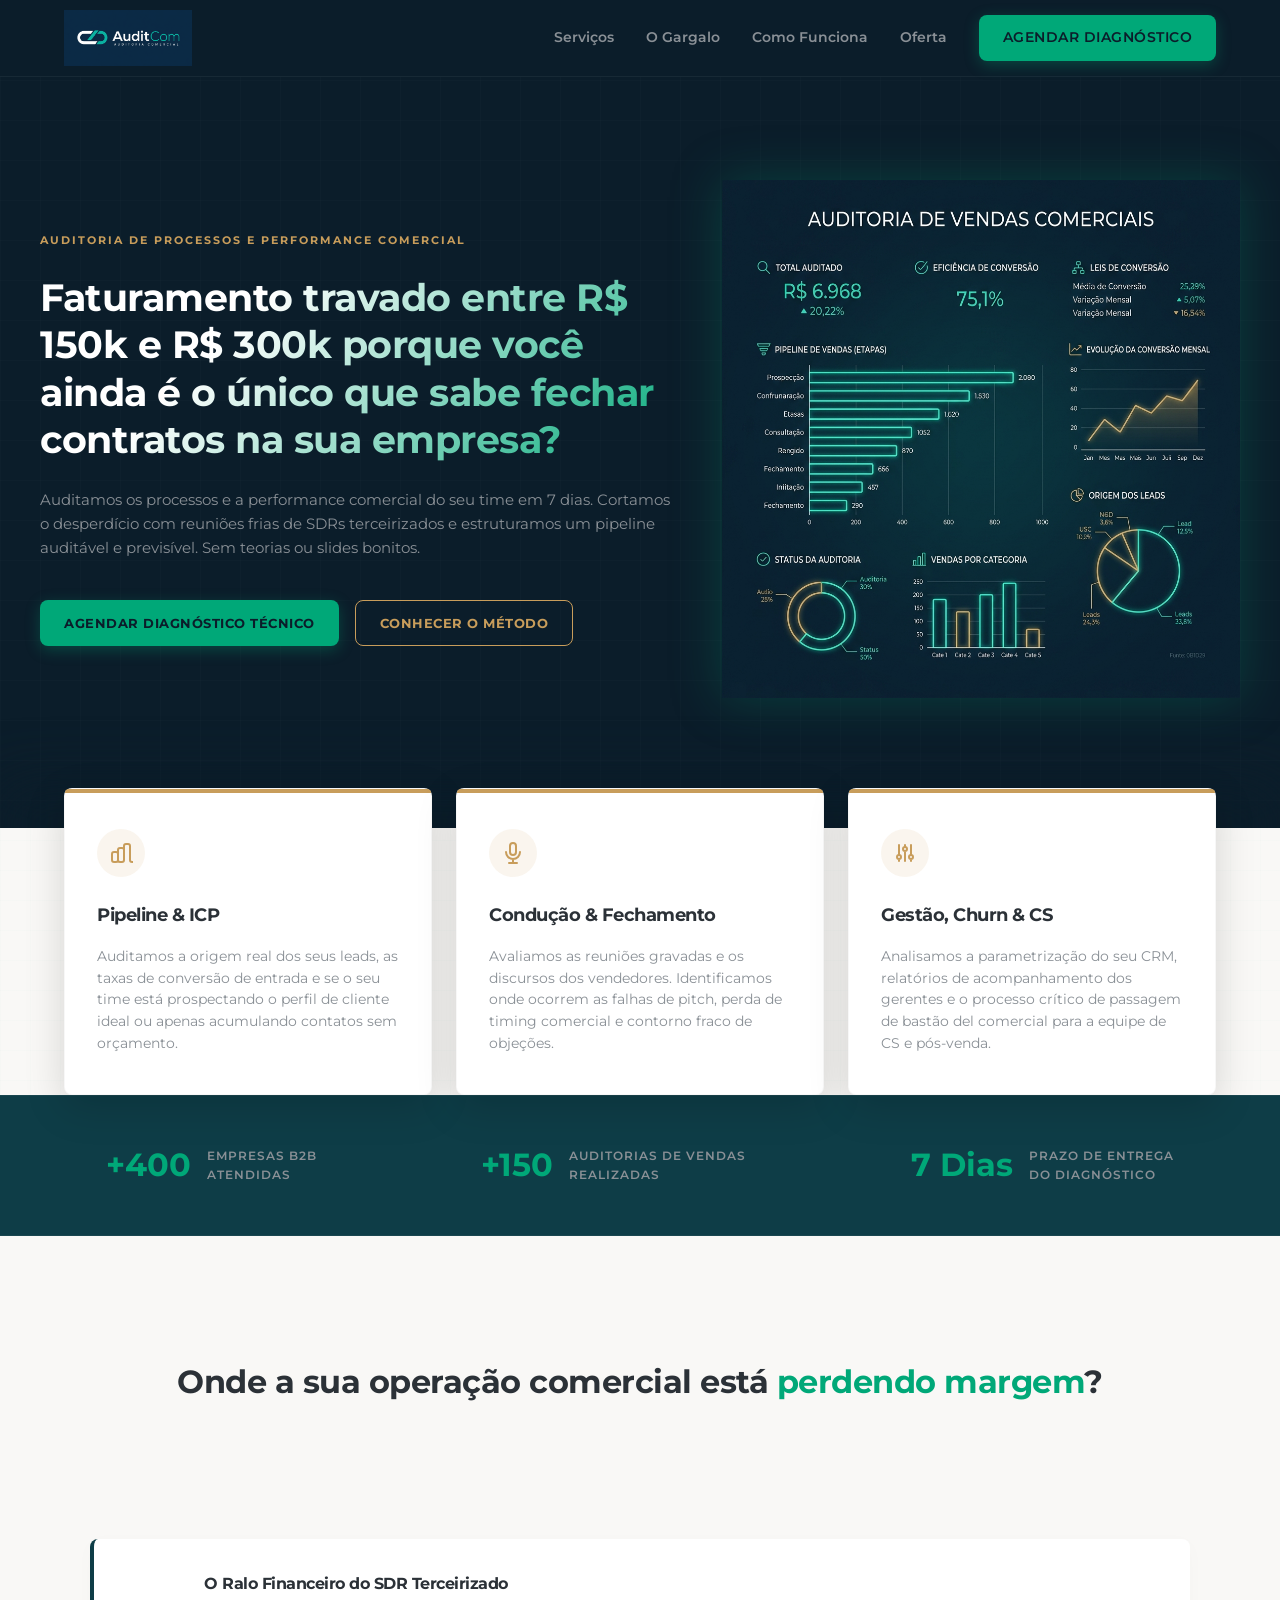
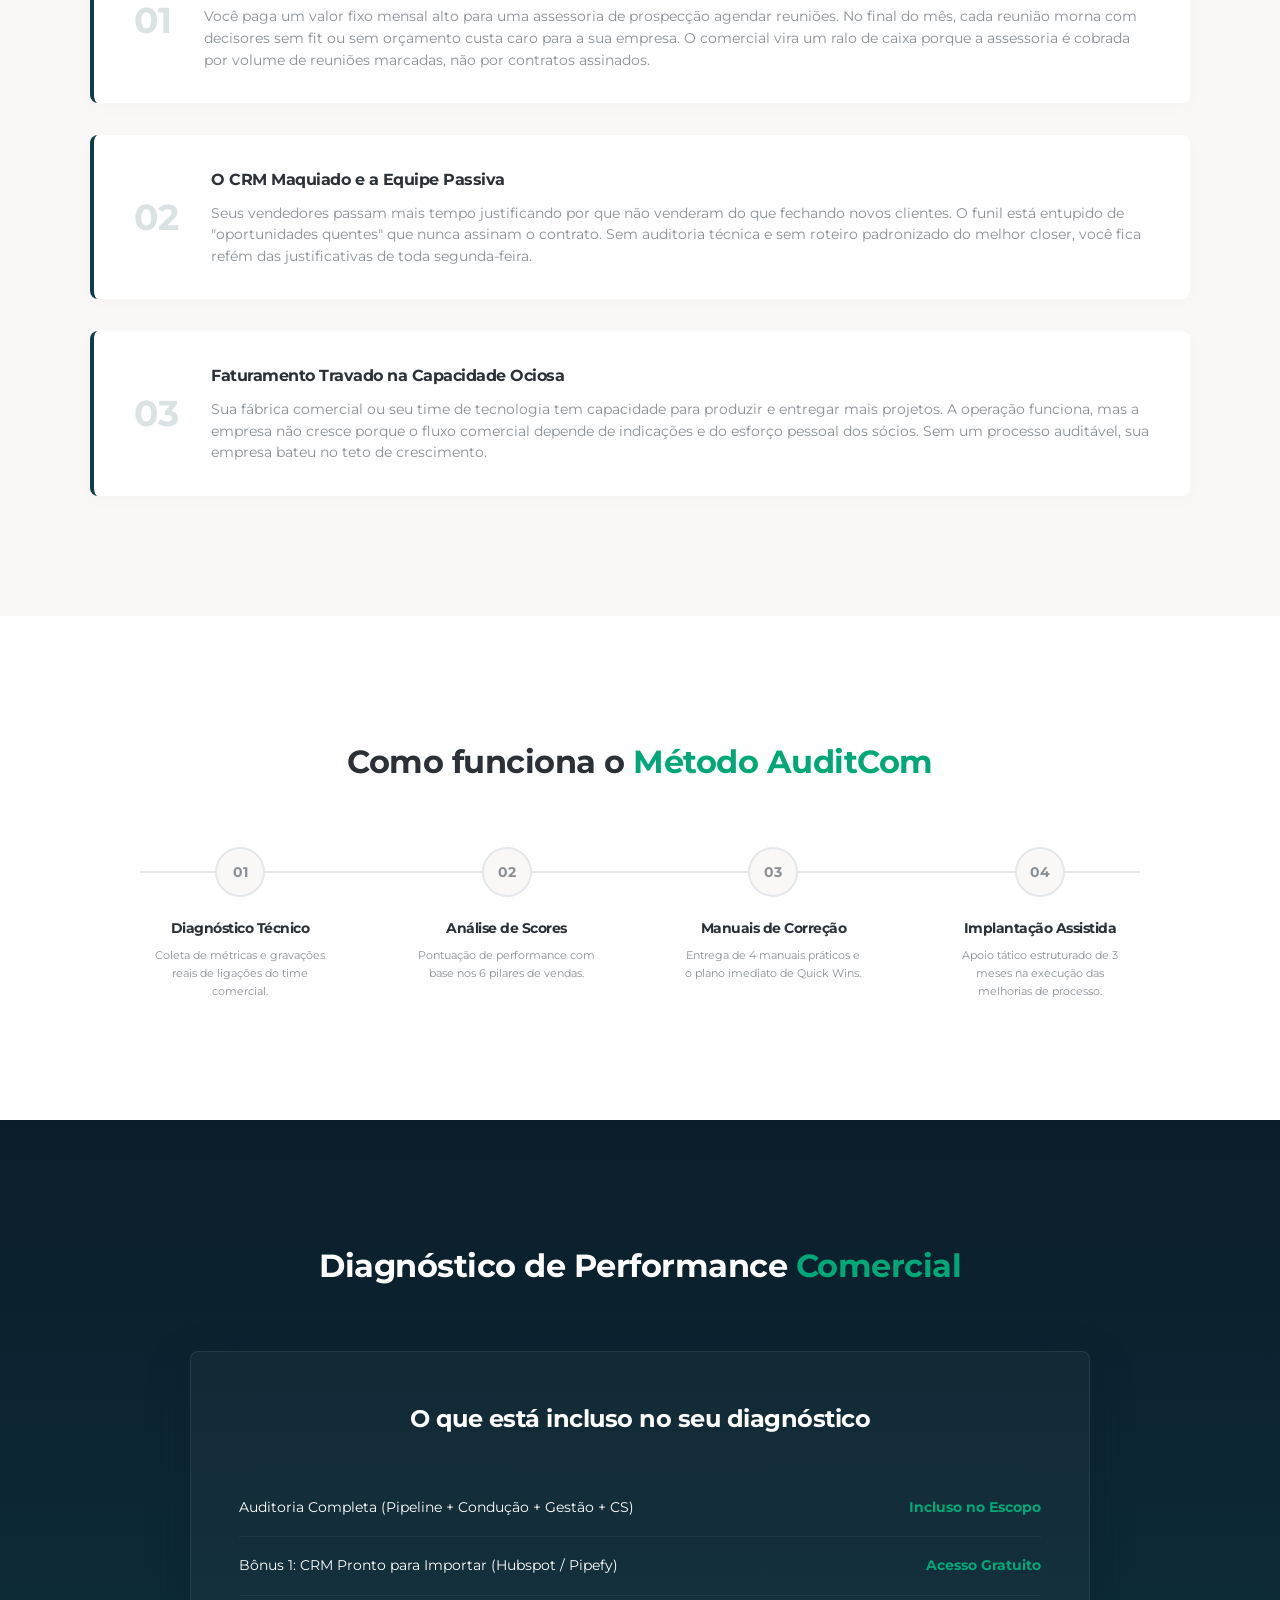
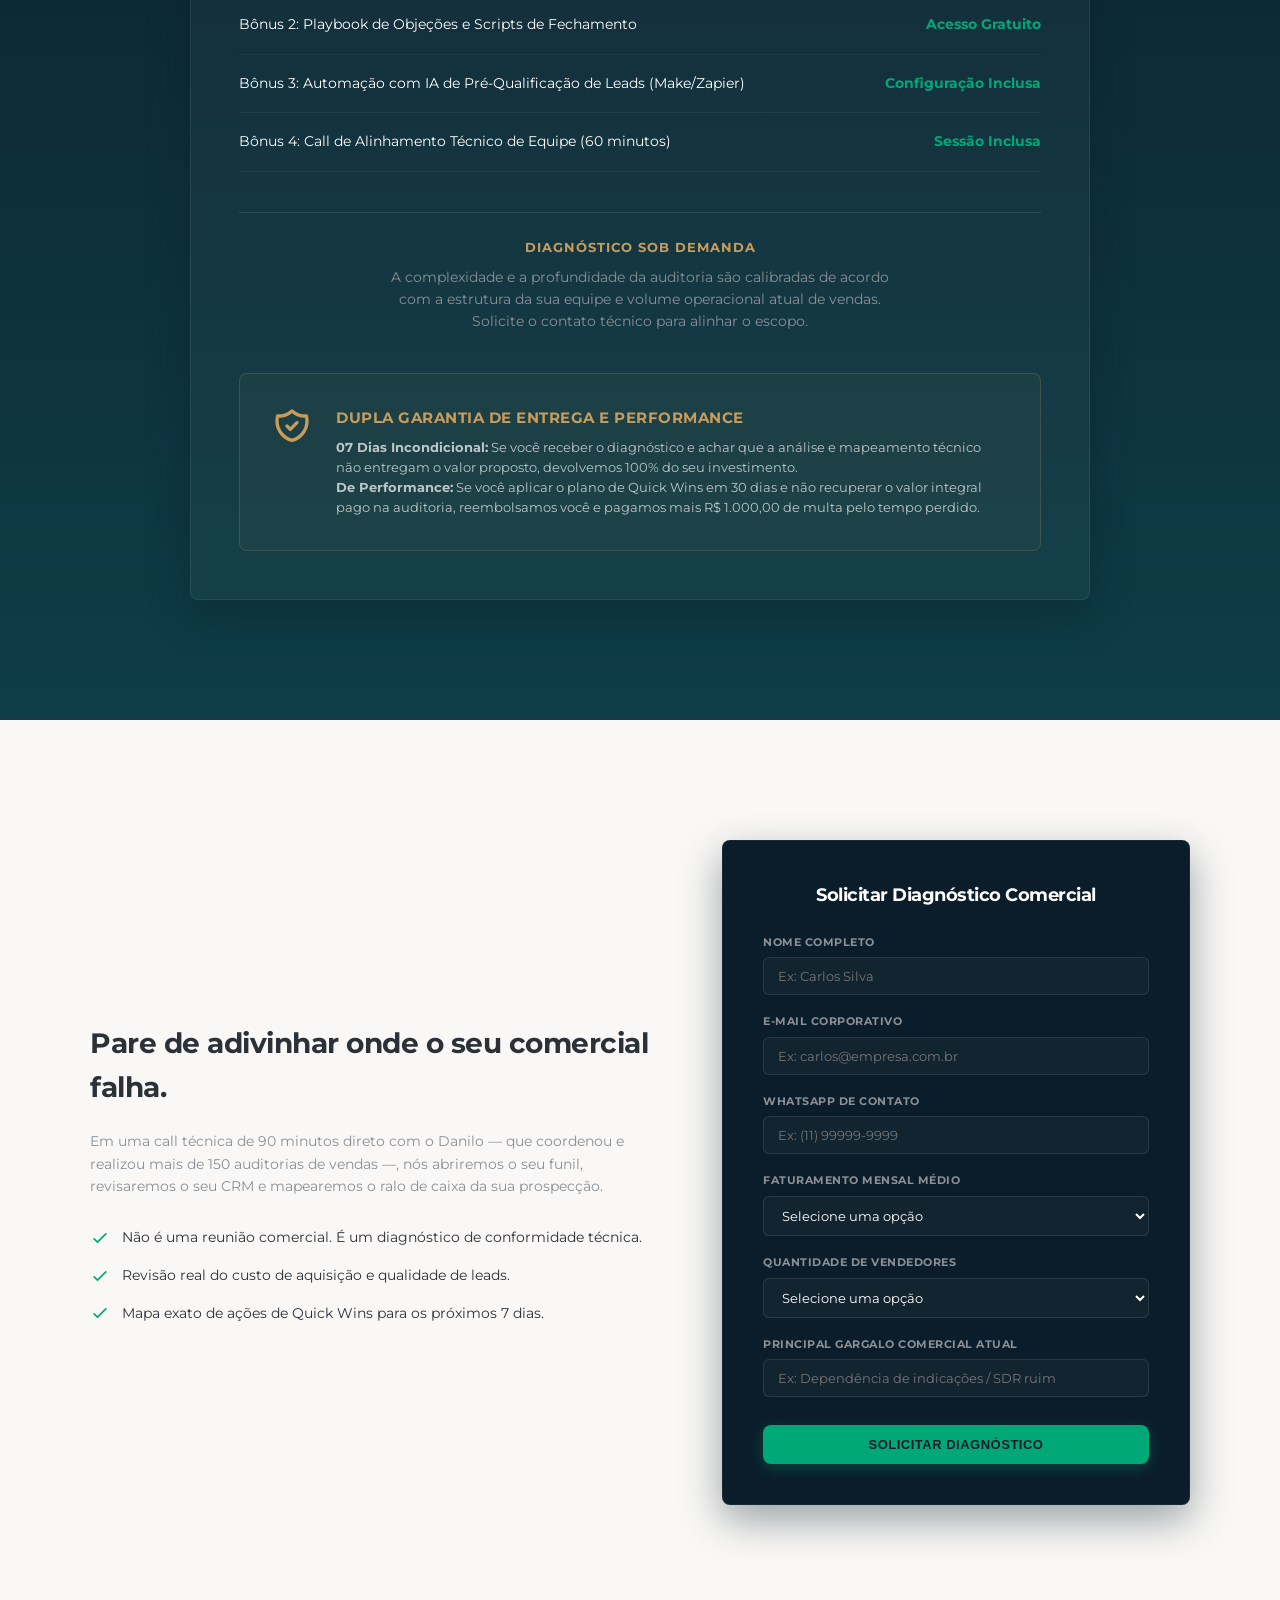
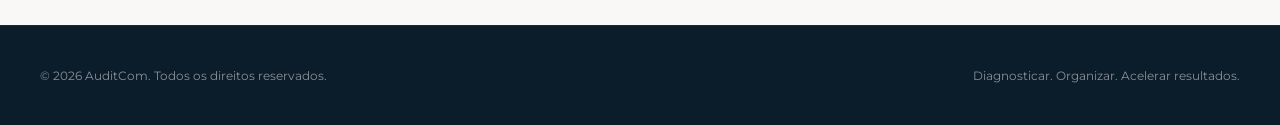
==== app/site.html @ f51db566 "feat: setup inicial do site e app corporativo da AuditCom" ====
<!DOCTYPE html>
<html lang="pt-BR">
<head>
  <meta charset="UTF-8">
  <meta name="viewport" content="width=device-width, initial-scale=1.0">
  <title>AuditCom — Diagnosticar. Organizar. Acelerar resultados.</title>
  <link rel="icon" type="image/png" href="../Insumos/Simbolo do Logo.png">
  <link rel="stylesheet" href="site.css">
</head>
<body class="grid-bg">

  <!-- Header -->
  <header>
    <div class="header-container">
      <a href="#" class="logo">
        <img src="../Insumos/Logo horizontal.png" alt="AuditCom Logo">
      </a>
      <nav class="nav-links">
        <a href="#auditorias">Serviços</a>
        <a href="#dores">O Gargalo</a>
        <a href="#metodologia">Como Funciona</a>
        <a href="#oferta">Oferta</a>
        <a href="#agendar" class="btn btn-primary">Agendar Diagnóstico</a>
      </nav>
    </div>
  </header>

  <!-- Hero Section -->
  <section class="hero" id="home">
    <div class="hero-grid">
      <div class="hero-content">
        <div class="hero-tag">Auditoria de Processos e Performance Comercial</div>
        <h1 class="text-gradient">Faturamento travado entre R$ 150k e R$ 300k porque você ainda é o único que sabe fechar contratos na sua empresa?</h1>
        <p>Auditamos os processos e a performance comercial do seu time em 7 dias. Cortamos o desperdício com reuniões frias de SDRs terceirizados e estruturamos um pipeline auditável e previsível. Sem teorias ou slides bonitos.</p>
        <div style="display: flex; gap: 16px; flex-wrap: wrap;">
          <a href="#agendar" class="btn btn-primary">Agendar Diagnóstico Técnico</a>
          <a href="#metodologia" class="btn btn-premium">Conhecer o Método</a>
        </div>
      </div>
      <div class="hero-image-container">
        <div class="hero-image-glow"></div>
        <img src="painel_comercial.png" alt="Painel Comercial AuditCom" class="hero-image">
      </div>
    </div>
    <div class="hero-transition-blur"></div>
  </section>

  <!-- Seção 2: Cards de Auditorias (Features) -->
  <div class="features-container" id="auditorias">
    <div class="features-grid">
      <div class="feature-card">
        <div class="feature-icon">
          <svg width="24" height="24" fill="none" stroke="currentColor" stroke-width="2" viewBox="0 0 24 24">
            <path stroke-linecap="round" stroke-linejoin="round" d="M9 19v-6a2 2 0 00-2-2H5a2 2 0 00-2 2v6a2 2 0 002 2h2a2 2 0 002-2zm0 0V9a2 2 0 012-2h2a2 2 0 012 2v10m-6 0a2 2 0 002 2h2a2 2 0 002-2m0 0V5a2 2 0 012-2h2a2 2 0 012 2v14a2 2 0 002 2h2a2 2 0 002-2"/>
          </svg>
        </div>
        <h3>Pipeline & ICP</h3>
        <p>Auditamos a origem real dos seus leads, as taxas de conversão de entrada e se o seu time está prospectando o perfil de cliente ideal ou apenas acumulando contatos sem orçamento.</p>
      </div>
      
      <div class="feature-card">
        <div class="feature-icon">
          <svg width="24" height="24" fill="none" stroke="currentColor" stroke-width="2" viewBox="0 0 24 24">
            <path stroke-linecap="round" stroke-linejoin="round" d="M19 11a7 7 0 01-7 7m0 0a7 7 0 01-7-7m7 7v4m0 0H8m4 0h4m-4-8a3 3 0 01-3-3V5a3 3 0 116 0v6a3 3 0 01-3 3z"/>
          </svg>
        </div>
        <h3>Condução & Fechamento</h3>
        <p>Avaliamos as reuniões gravadas e os discursos dos vendedores. Identificamos onde ocorrem as falhas de pitch, perda de timing comercial e contorno fraco de objeções.</p>
      </div>

      <div class="feature-card">
        <div class="feature-icon">
          <svg width="24" height="24" fill="none" stroke="currentColor" stroke-width="2" viewBox="0 0 24 24">
            <path stroke-linecap="round" stroke-linejoin="round" d="M12 6V4m0 2a2 2 0 100 4m0-4a2 2 0 110 4m-6 8a2 2 0 100-4m0 4a2 2 0 110-4m0 4v2m0-6V4m6 6v10m6-2a2 2 0 100-4m0 4a2 2 0 110-4m0 4v2m0-6V4"/>
          </svg>
        </div>
        <h3>Gestão, Churn & CS</h3>
        <p>Analisamos a parametrização do seu CRM, relatórios de acompanhamento dos gerentes e o processo crítico de passagem de bastão del comercial para a equipe de CS e pós-venda.</p>
      </div>
    </div>
  </div>

  <!-- Seção 3: Barra de Credibilidade -->
  <div class="credibility-bar">
    <div class="credibility-container">
      <div class="credibility-item">
        <div class="credibility-num">+400</div>
        <div class="credibility-text">Empresas B2B<br>Atendidas</div>
      </div>
      <div class="credibility-item">
        <div class="credibility-num">+150</div>
        <div class="credibility-text">Auditorias de Vendas<br>Realizadas</div>
      </div>
      <div class="credibility-item">
        <div class="credibility-num">7 Dias</div>
        <div class="credibility-text">Prazo de Entrega<br>do Diagnóstico</div>
      </div>
    </div>
  </div>

  <!-- Seção 4: As Dores B2B -->
  <section class="pains" id="dores">
    <div class="pains-container">
      <div style="text-align: center; margin-bottom: 40px;">
        <h2 class="section-title">Onde a sua operação comercial está <span>perdendo margem</span>?</h2>
      </div>
      
      <div class="pain-box">
        <div class="pain-num">01</div>
        <div class="pain-content">
          <h3>O Ralo Financeiro do SDR Terceirizado</h3>
          <p>Você paga um valor fixo mensal alto para uma assessoria de prospecção agendar reuniões. No final do mês, cada reunião morna com decisores sem fit ou sem orçamento custa caro para a sua empresa. O comercial vira um ralo de caixa porque a assessoria é cobrada por volume de reuniões marcadas, não por contratos assinados.</p>
        </div>
      </div>

      <div class="pain-box">
        <div class="pain-num">02</div>
        <div class="pain-content">
          <h3>O CRM Maquiado e a Equipe Passiva</h3>
          <p>Seus vendedores passam mais tempo justificando por que não venderam do que fechando novos clientes. O funil está entupido de "oportunidades quentes" que nunca assinam o contrato. Sem auditoria técnica e sem roteiro padronizado do melhor closer, você fica refém das justificativas de toda segunda-feira.</p>
        </div>
      </div>

      <div class="pain-box">
        <div class="pain-num">03</div>
        <div class="pain-content">
          <h3>Faturamento Travado na Capacidade Ociosa</h3>
          <p>Sua fábrica comercial ou seu time de tecnologia tem capacidade para produzir e entregar mais projetos. A operação funciona, mas a empresa não cresce porque o fluxo comercial depende de indicações e do esforço pessoal dos sócios. Sem um processo auditável, sua empresa bateu no teto de crescimento.</p>
        </div>
      </div>
    </div>
  </section>

  <!-- Seção 5: Metodologia -->
  <section class="methodology" id="metodologia">
    <div style="max-width: 1200px; margin: 0 auto;">
      <h2 class="section-title">Como funciona o <span>Método AuditCom</span></h2>
      
      <div class="method-timeline">
        <div class="method-step">
          <div class="method-badge">01</div>
          <div class="method-info">
            <h4>Diagnóstico Técnico</h4>
            <p>Coleta de métricas e gravações reais de ligações do time comercial.</p>
          </div>
        </div>
        
        <div class="method-step">
          <div class="method-badge">02</div>
          <div class="method-info">
            <h4>Análise de Scores</h4>
            <p>Pontuação de performance com base nos 6 pilares de vendas.</p>
          </div>
        </div>

        <div class="method-step">
          <div class="method-badge">03</div>
          <div class="method-info">
            <h4>Manuais de Correção</h4>
            <p>Entrega de 4 manuais práticos e o plano imediato de Quick Wins.</p>
          </div>
        </div>

        <div class="method-step">
          <div class="method-badge">04</div>
          <div class="method-info">
            <h4>Implantação Assistida</h4>
            <p>Apoio tático estruturado de 3 meses na execução das melhorias de processo.</p>
          </div>
        </div>
      </div>
    </div>
  </section>

  <!-- Seção 6: Oferta Irresistível (Sem Preços) -->
  <section class="offer" id="oferta">
    <h2 class="section-title">Diagnóstico de Performance <span>Comercial</span></h2>
    <div class="offer-box">
      <div class="offer-header">
        <h3>O que está incluso no seu diagnóstico</h3>
      </div>
      <div class="offer-items">
        <div class="offer-item">
          <span>Auditoria Completa (Pipeline + Condução + Gestão + CS)</span>
          <span>Incluso no Escopo</span>
        </div>
        <div class="offer-item">
          <span>Bônus 1: CRM Pronto para Importar (Hubspot / Pipefy)</span>
          <span>Acesso Gratuito</span>
        </div>
        <div class="offer-item">
          <span>Bônus 2: Playbook de Objeções e Scripts de Fechamento</span>
          <span>Acesso Gratuito</span>
        </div>
        <div class="offer-item">
          <span>Bônus 3: Automação com IA de Pré-Qualificação de Leads (Make/Zapier)</span>
          <span>Configuração Inclusa</span>
        </div>
        <div class="offer-item">
          <span>Bônus 4: Call de Alinhamento Técnico de Equipe (60 minutos)</span>
          <span>Sessão Inclusa</span>
        </div>
      </div>
      <div class="offer-pricing">
        <div class="pricing-title">Diagnóstico Sob Demanda</div>
        <div class="pricing-desc">A complexidade e a profundidade da auditoria são calibradas de acordo com a estrutura da sua equipe e volume operacional atual de vendas. Solicite o contato técnico para alinhar o escopo.</div>
      </div>
      
      <div class="guarantee-card">
        <div class="guarantee-badge">
          <svg width="40" height="40" fill="none" stroke="currentColor" stroke-width="2" viewBox="0 0 24 24">
            <path stroke-linecap="round" stroke-linejoin="round" d="M9 12l2 2 4-4m5.618-4.016A11.955 11.955 0 0112 2.944a11.955 11.955 0 01-8.618 3.04A12.02 12.02 0 003 9c0 5.591 3.824 10.29 9 11.622 5.176-1.332 9-6.03 9-11.622 0-1.042-.133-2.052-.382-3.016z"/>
          </svg>
        </div>
        <div class="guarantee-info">
          <h4>Dupla Garantia de Entrega e Performance</h4>
          <p><strong>07 Dias Incondicional:</strong> Se você receber o diagnóstico e achar que a análise e mapeamento técnico não entregam o valor proposto, devolvemos 100% do seu investimento.<br>
          <strong>De Performance:</strong> Se você aplicar o plano de Quick Wins em 30 dias e não recuperar o valor integral pago na auditoria, reembolsamos você e pagamos mais R$ 1.000,00 de multa pelo tempo perdido.</p>
        </div>
      </div>
    </div>
  </section>

  <!-- Seção 7: Formulário de Conversão -->
  <section class="contact" id="agendar">
    <div class="contact-container">
      <div class="contact-info">
        <h3>Pare de adivinhar onde o seu comercial falha.</h3>
        <p>Em uma call técnica de 90 minutos direto com o Danilo — que coordenou e realizou mais de 150 auditorias de vendas —, nós abriremos o seu funil, revisaremos o seu CRM e mapearemos o ralo de caixa da sua prospecção.</p>
        
        <div class="contact-bullets">
          <div class="contact-bullet">
            <svg width="20" height="20" fill="none" stroke="currentColor" stroke-width="2" viewBox="0 0 24 24">
              <path stroke-linecap="round" stroke-linejoin="round" d="M5 13l4 4L19 7"/>
            </svg>
            Não é uma reunião comercial. É um diagnóstico de conformidade técnica.
          </div>
          <div class="contact-bullet">
            <svg width="20" height="20" fill="none" stroke="currentColor" stroke-width="2" viewBox="0 0 24 24">
              <path stroke-linecap="round" stroke-linejoin="round" d="M5 13l4 4L19 7"/>
            </svg>
            Revisão real do custo de aquisição e qualidade de leads.
          </div>
          <div class="contact-bullet">
            <svg width="20" height="20" fill="none" stroke="currentColor" stroke-width="2" viewBox="0 0 24 24">
              <path stroke-linecap="round" stroke-linejoin="round" d="M5 13l4 4L19 7"/>
            </svg>
            Mapa exato de ações de Quick Wins para os próximos 7 dias.
          </div>
        </div>
      </div>

      <div class="form-box">
        <h4>Solicitar Diagnóstico Comercial</h4>
        <form id="leadForm">
          <div class="form-group">
            <label for="nome">Nome Completo</label>
            <input type="text" id="nome" class="form-input" placeholder="Ex: Carlos Silva" required>
          </div>
          <div class="form-group">
            <label for="email">E-mail Corporativo</label>
            <input type="email" id="email" class="form-input" placeholder="Ex: carlos@empresa.com.br" required>
          </div>
          <div class="form-group">
            <label for="telefone">WhatsApp de Contato</label>
            <input type="tel" id="telefone" class="form-input" placeholder="Ex: (11) 99999-9999" required>
          </div>
          <div class="form-group">
            <label for="faturamento">Faturamento Mensal Médio</label>
            <select id="faturamento" class="form-input" required>
              <option value="" disabled selected>Selecione uma opção</option>
              <option value="Até 100k">Até R$ 100.000 / mês</option>
              <option value="100k-150k">R$ 100.000 a R$ 150.000 / mês</option>
              <option value="150k-300k">R$ 150.000 a R$ 300.000 / mês</option>
              <option value="Acima de 300k">Acima de R$ 300.000 / mês</option>
            </select>
          </div>
          <div class="form-group">
            <label for="vendedores">Quantidade de Vendedores</label>
            <select id="vendedores" class="form-input" required>
              <option value="" disabled selected>Selecione uma opção</option>
              <option value="1-2">1 a 2 vendedores</option>
              <option value="3-5">3 a 5 vendedores</option>
              <option value="Mais de 5">Mais de 5 vendedores</option>
            </select>
          </div>
          <div class="form-group">
            <label for="gargalo">Principal Gargalo Comercial Atual</label>
            <input type="text" id="gargalo" class="form-input" placeholder="Ex: Dependência de indicações / SDR ruim" required>
          </div>
          
          <button type="submit" class="btn btn-primary" id="submitBtn">Solicitar Diagnóstico</button>
          <div class="form-message" id="formMessage"></div>
        </form>
      </div>
    </div>
  </section>

  <!-- Footer -->
  <footer>
    <div class="footer-container">
      <div>© 2026 AuditCom. Todos os direitos reservados.</div>
      <div>Diagnosticar. Organizar. Acelerar resultados.</div>
    </div>
  </footer>

  <script>
    document.getElementById('leadForm').addEventListener('submit', async function(e) {
      e.preventDefault();
      
      const submitBtn = document.getElementById('submitBtn');
      const formMessage = document.getElementById('formMessage');
      
      submitBtn.textContent = 'Enviando...';
      submitBtn.disabled = true;
      formMessage.className = 'form-message';
      formMessage.textContent = '';

      const leadData = {
        nome: document.getElementById('nome').value,
        email: document.getElementById('email').value,
        telefone: document.getElementById('telefone').value,
        faturamento: document.getElementById('faturamento').value,
        vendedores: document.getElementById('vendedores').value,
        gargalo: document.getElementById('gargalo').value,
        status: 'Novo',
        origem: 'Landing Page'
      };

      try {
        const response = await fetch('http://localhost:5000/api/crm/leads', {
          method: 'POST',
          headers: {
            'Content-Type': 'application/json'
          },
          body: JSON.stringify(leadData)
        });

        if (response.ok) {
          const data = await response.json();
          formMessage.classList.add('success');
          formMessage.textContent = 'Diagnóstico solicitado com sucesso! Danilo entrará em contato em breve.';
          document.getElementById('leadForm').reset();
        } else {
          formMessage.classList.add('error');
          formMessage.textContent = 'Erro ao enviar dados. Tente novamente mais tarde.';
        }
      } catch (error) {
        formMessage.classList.add('error');
        formMessage.textContent = 'Não foi possível se conectar ao servidor do CRM local.';
      } finally {
        submitBtn.textContent = 'Solicitar Diagnóstico';
        submitBtn.disabled = false;
      }
    });
  </script>
</body>
</html>
---- app/site.css ----
@import url('https://fonts.googleapis.com/css2?family=Montserrat:wght@400;500;600;700&display=swap');

:root {
  --color-bg-dark: #0B1D2A;       /* Azul-marinho profundo */
  --color-bg-alt: #0E3D47;        /* Azul petróleo */
  --color-bg-light: #F9F8F6;      /* Off-white premium */
  --color-accent: #00A878;        /* Verde-turquesa */
  --color-premium: #C89D5B;       /* Dourado/mostarda */
  --color-text-dark: #2B3137;     /* Cinza-chumbo */
  --color-text-muted: #8A9096;    /* Cinza médio */
  --color-text-light: #FFFFFF;    /* Branco */
  
  --font-main: 'Montserrat', sans-serif;
  --radius: 8px;
  --transition: all 0.3s cubic-bezier(0.4, 0, 0.2, 1);
  --shadow: 0 12px 40px rgba(0, 0, 0, 0.15);
  --shadow-dark: 0 15px 40px rgba(11, 29, 42, 0.4);
}

/* Reset Global */
* {
  box-sizing: border-box;
  margin: 0;
  padding: 0;
}

html {
  scroll-behavior: smooth;
}

body {
  font-family: var(--font-main);
  background-color: var(--color-bg-light);
  color: var(--color-text-dark);
  line-height: 1.6;
  overflow-x: hidden;
}

/* Tipografia */
h1, h2, h3, h4 {
  font-weight: 700;
  letter-spacing: -0.5px;
}

.text-gradient {
  background: linear-gradient(135deg, var(--color-text-light) 30%, var(--color-accent) 100%);
  -webkit-background-clip: text;
  -webkit-text-fill-color: transparent;
}

/* Padrão de Grade Discreta */
.grid-bg {
  background-image: linear-gradient(rgba(0, 168, 120, 0.012) 1px, transparent 1px),
                    linear-gradient(90deg, rgba(0, 168, 120, 0.012) 1px, transparent 1px);
  background-size: 30px 30px;
}

/* Header */
header {
  position: fixed;
  top: 0;
  left: 0;
  width: 100%;
  z-index: 1000;
  background: var(--color-bg-dark); /* Sólido */
  border-bottom: 1px solid rgba(255, 255, 255, 0.05);
}

.header-container {
  max-width: 1200px;
  margin: 0 auto;
  padding: 10px 24px;
  display: flex;
  justify-content: space-between;
  align-items: center;
}

.logo {
  display: flex;
  align-items: center;
}

.logo img {
  height: 56px; /* Aumentado para maior destaque */
  width: auto;
  display: block;
  mix-blend-mode: screen; /* Transparência inteligente que elimina diferença de cor do fundo */
}

.nav-links {
  display: flex;
  align-items: center;
  gap: 32px;
}

.nav-links a {
  color: var(--color-text-muted);
  text-decoration: none;
  font-size: 13.5px;
  font-weight: 600;
  transition: var(--transition);
}

.nav-links a:hover {
  color: var(--color-text-light);
}

/* Correção de especificidade do botão de agendamento no Header */
.nav-links a.btn-primary {
  color: var(--color-bg-dark) !important; /* Texto escuro com legibilidade total */
  background-color: var(--color-accent);
}

.nav-links a.btn-primary:hover {
  background-color: #00bf88;
  color: var(--color-bg-dark) !important;
}

/* Botões */
.btn {
  display: inline-flex;
  align-items: center;
  justify-content: center;
  padding: 12px 24px;
  border-radius: var(--radius);
  font-weight: 700;
  font-size: 13px;
  text-transform: uppercase;
  letter-spacing: 0.5px;
  text-decoration: none;
  cursor: pointer;
  transition: var(--transition);
  border: none;
}

.btn-primary {
  background-color: var(--color-accent);
  color: var(--color-bg-dark); /* Texto escuro para legibilidade máxima */
  box-shadow: 0 4px 15px rgba(0, 168, 120, 0.3);
}

.btn-primary:hover {
  background-color: #00bf88;
  color: var(--color-bg-dark);
  transform: translateY(-2px);
  box-shadow: 0 6px 20px rgba(0, 168, 120, 0.4);
}

.btn-premium {
  background-color: transparent;
  color: var(--color-premium);
  border: 1px solid var(--color-premium);
}

.btn-premium:hover {
  background-color: var(--color-premium);
  color: var(--color-bg-dark);
  transform: translateY(-2px);
}

/* Seções */
section {
  padding: 120px 24px;
}

.section-title {
  font-size: 32px;
  text-align: center;
  margin-bottom: 60px;
  color: var(--color-text-dark);
}

.section-title span {
  color: var(--color-accent);
}

/* Hero Section */
.hero {
  background: var(--color-bg-dark);
  color: var(--color-text-light);
  padding: 180px 24px 130px;
  position: relative;
  overflow: hidden;
}

.hero::before {
  content: '';
  position: absolute;
  top: 0;
  left: 0;
  width: 100%;
  height: 100%;
  background-image: linear-gradient(rgba(255, 255, 255, 0.01) 1px, transparent 1px),
                    linear-gradient(90deg, rgba(255, 255, 255, 0.01) 1px, transparent 1px);
  background-size: 40px 40px;
  pointer-events: none;
}

.hero-grid {
  max-width: 1200px;
  margin: 0 auto;
  display: grid;
  grid-template-columns: 1.1fr 0.9fr;
  gap: 48px;
  align-items: center;
  position: relative;
  z-index: 10;
}

.hero-content {
  text-align: left;
}

.hero-tag {
  color: var(--color-premium);
  font-size: 11px;
  font-weight: 700;
  text-transform: uppercase;
  letter-spacing: 2px;
  margin-bottom: 24px;
}

.hero h1 {
  font-size: 38px;
  line-height: 1.25;
  margin-bottom: 24px;
}

.hero p {
  color: var(--color-text-muted);
  font-size: 15px;
  margin-bottom: 40px;
  max-width: 100%;
}

.hero-image-container {
  position: relative;
  display: flex;
  justify-content: center;
  align-items: center;
}

.hero-image-glow {
  position: absolute;
  width: 90%;
  height: 90%;
  background: radial-gradient(circle, rgba(0, 168, 120, 0.18) 0%, transparent 70%);
  filter: blur(40px);
  z-index: 1;
  pointer-events: none;
}

.hero-image {
  width: 100%;
  max-width: 520px;
  height: auto;
  position: relative;
  z-index: 2;
  display: block;
  mix-blend-mode: screen; /* Fusão perfeita que remove o fundo da imagem e integra os gráficos ao site */
  filter: drop-shadow(0 0 25px rgba(0, 168, 120, 0.25)); /* Brilho de projeção */
}

/* Transição de Blur Suave entre o Hero e o Conteúdo Claro */
.hero-transition-blur {
  position: absolute;
  bottom: -40px;
  left: 0;
  width: 100%;
  height: 80px;
  background: var(--color-bg-dark);
  filter: blur(30px);
  z-index: 5;
  pointer-events: none;
}

/* Cards de Auditorias (Flutuantes na Transição) */
.features-container {
  max-width: 1200px;
  margin: -40px auto 0;
  position: relative;
  z-index: 20;
  padding: 0 24px;
}

.features-grid {
  display: grid;
  grid-template-columns: repeat(3, 1fr);
  gap: 24px;
}

.feature-card {
  background: var(--color-text-light);
  border-radius: var(--radius);
  padding: 40px 32px;
  box-shadow: var(--shadow);
  border: 1px solid rgba(0, 0, 0, 0.03);
  position: relative;
  transition: var(--transition);
}

.feature-card:hover {
  transform: translateY(-8px);
  box-shadow: 0 20px 40px rgba(11, 29, 42, 0.1);
  border-color: rgba(0, 168, 120, 0.15);
}

.feature-card::before {
  content: '';
  position: absolute;
  top: 0;
  left: 0;
  width: 100%;
  height: 4px;
  background-color: var(--color-premium);
  border-radius: var(--radius) var(--radius) 0 0;
  transition: var(--transition);
}

.feature-card:hover::before {
  background-color: var(--color-accent);
}

.feature-icon {
  width: 48px;
  height: 48px;
  border-radius: 50%;
  background: rgba(200, 157, 91, 0.1);
  display: flex;
  align-items: center;
  justify-content: center;
  margin-bottom: 24px;
  color: var(--color-premium);
  transition: var(--transition);
}

.feature-card:hover .feature-icon {
  background: rgba(0, 168, 120, 0.1);
  color: var(--color-accent);
}

.feature-card h3 {
  font-size: 18px;
  margin-bottom: 16px;
  color: var(--color-text-dark);
}

.feature-card p {
  color: var(--color-text-muted);
  font-size: 13.5px;
}

/* Barra de Credibilidade */
.credibility-bar {
  background-color: var(--color-bg-alt);
  padding: 50px 24px;
  color: var(--color-text-light);
  border-top: 1px solid rgba(255, 255, 255, 0.05);
  border-bottom: 1px solid rgba(255, 255, 255, 0.05);
}

.credibility-container {
  max-width: 1200px;
  margin: 0 auto;
  display: flex;
  justify-content: space-around;
  align-items: center;
  flex-wrap: wrap;
  gap: 32px;
}

.credibility-item {
  display: flex;
  align-items: center;
  gap: 16px;
}

.credibility-num {
  font-size: 32px;
  font-weight: 700;
  color: var(--color-accent);
  line-height: 1;
}

.credibility-text {
  font-size: 12px;
  text-transform: uppercase;
  letter-spacing: 1px;
  font-weight: 600;
  color: var(--color-text-muted);
}

/* Seção de Dores */
.pains {
  background-color: var(--color-bg-light);
}

.pains-container {
  max-width: 1100px;
  margin: 0 auto;
  display: grid;
  grid-template-columns: 1fr;
  gap: 32px;
}

.pain-box {
  background: var(--color-text-light);
  border-radius: var(--radius);
  padding: 32px 40px;
  box-shadow: 0 4px 20px rgba(0, 0, 0, 0.02);
  border-left: 4px solid var(--color-bg-alt);
  display: flex;
  gap: 32px;
  align-items: center;
  transition: var(--transition);
}

.pain-box:hover {
  border-left-color: var(--color-accent);
  transform: translateX(5px);
}

.pain-num {
  font-size: 36px;
  font-weight: 700;
  color: rgba(14, 61, 71, 0.15);
  transition: var(--transition);
}

.pain-box:hover .pain-num {
  color: rgba(0, 168, 120, 0.2);
}

.pain-content h3 {
  font-size: 16px;
  margin-bottom: 10px;
  color: var(--color-text-dark);
}

.pain-content p {
  font-size: 13.5px;
  color: var(--color-text-muted);
}

/* Metodologia */
.methodology {
  background: var(--color-text-light);
}

.method-timeline {
  max-width: 1000px;
  margin: 60px auto 0;
  position: relative;
  display: flex;
  justify-content: space-between;
}

.method-timeline::before {
  content: '';
  position: absolute;
  top: 24px;
  left: 0;
  width: 100%;
  height: 2px;
  background-color: #E5E7EB;
  z-index: 1;
}

.method-step {
  width: 20%;
  position: relative;
  z-index: 2;
  text-align: center;
}

.method-badge {
  width: 50px;
  height: 50px;
  border-radius: 50%;
  background-color: var(--color-bg-light);
  border: 2px solid #E5E7EB;
  display: flex;
  align-items: center;
  justify-content: center;
  margin: 0 auto 20px;
  font-weight: 700;
  font-size: 14px;
  color: var(--color-text-muted);
  transition: var(--transition);
}

.method-step:hover .method-badge {
  border-color: var(--color-accent);
  background-color: var(--color-accent);
  color: var(--color-text-light);
}

.method-step h4 {
  font-size: 14px;
  margin-bottom: 8px;
  color: var(--color-text-dark);
}

.method-step p {
  font-size: 11px;
  color: var(--color-text-muted);
  padding: 0 10px;
}

/* Seção Oferta e Garantias */
.offer {
  background: linear-gradient(180deg, var(--color-bg-dark) 0%, var(--color-bg-alt) 100%);
  color: var(--color-text-light);
}

.offer .section-title {
  color: var(--color-text-light);
}

.offer-box {
  max-width: 900px;
  margin: 0 auto;
  background: rgba(255, 255, 255, 0.03);
  border: 1px solid rgba(255, 255, 255, 0.08);
  border-radius: var(--radius);
  padding: 48px;
  box-shadow: var(--shadow-dark);
}

.offer-header {
  text-align: center;
  margin-bottom: 40px;
}

.offer-header h3 {
  font-size: 24px;
  margin-bottom: 12px;
}

.offer-items {
  margin-bottom: 40px;
}

.offer-item {
  display: flex;
  justify-content: space-between;
  padding: 18px 0;
  border-bottom: 1px solid rgba(255, 255, 255, 0.05);
  font-size: 13.5px;
}

.offer-item span:first-child {
  color: var(--color-text-light);
}

.offer-item span:last-child {
  color: var(--color-accent);
  font-weight: 700;
}

.offer-pricing {
  display: flex;
  flex-direction: column;
  align-items: center;
  text-align: center;
  padding-top: 24px;
  border-top: 1px solid rgba(255, 255, 255, 0.1);
  margin-bottom: 40px;
}

.pricing-title {
  font-size: 13px;
  text-transform: uppercase;
  color: var(--color-premium);
  font-weight: 700;
  letter-spacing: 1px;
  margin-bottom: 8px;
}

.pricing-desc {
  font-size: 14px;
  color: var(--color-text-muted);
  max-width: 500px;
}

/* Garantia Card */
.guarantee-card {
  background: rgba(200, 157, 91, 0.05);
  border: 1px solid rgba(200, 157, 91, 0.2);
  border-radius: var(--radius);
  padding: 32px;
  display: flex;
  gap: 24px;
  align-items: flex-start;
}

.guarantee-badge {
  color: var(--color-premium);
  font-size: 36px;
  line-height: 1;
}

.guarantee-info h4 {
  font-size: 15px;
  color: var(--color-premium);
  margin-bottom: 8px;
  text-transform: uppercase;
  letter-spacing: 0.5px;
}

.guarantee-info p {
  font-size: 12.5px;
  color: rgba(255, 255, 255, 0.7);
}

/* Formulário de Conversão */
.contact {
  background-color: var(--color-bg-light);
}

.contact-container {
  max-width: 1100px;
  margin: 0 auto;
  display: grid;
  grid-template-columns: 1.1fr 0.9fr;
  gap: 60px;
  align-items: center;
}

.contact-info h3 {
  font-size: 28px;
  margin-bottom: 20px;
  color: var(--color-text-dark);
}

.contact-info p {
  color: var(--color-text-muted);
  font-size: 14px;
  margin-bottom: 30px;
}

.contact-bullets {
  display: flex;
  flex-direction: column;
  gap: 16px;
}

.contact-bullet {
  display: flex;
  align-items: center;
  gap: 12px;
  font-size: 13.5px;
  color: var(--color-text-dark);
}

.contact-bullet svg {
  color: var(--color-accent);
}

/* Formulário Estilizado */
.form-box {
  background: var(--color-bg-dark);
  border-radius: var(--radius);
  padding: 40px;
  box-shadow: var(--shadow-dark);
  border: 1px solid rgba(255, 255, 255, 0.05);
}

.form-box h4 {
  color: var(--color-text-light);
  font-size: 18px;
  margin-bottom: 24px;
  text-align: center;
}

.form-group {
  margin-bottom: 18px;
}

.form-group label {
  display: block;
  font-size: 11px;
  text-transform: uppercase;
  color: var(--color-text-muted);
  font-weight: 700;
  letter-spacing: 0.5px;
  margin-bottom: 6px;
}

.form-input {
  width: 100%;
  background: rgba(255, 255, 255, 0.03);
  border: 1px solid rgba(255, 255, 255, 0.1);
  border-radius: 6px;
  padding: 10px 14px;
  color: var(--color-text-light);
  font-family: var(--font-main);
  font-size: 13px;
  transition: var(--transition);
}

.form-input:focus {
  outline: none;
  border-color: var(--color-accent);
  background: rgba(255, 255, 255, 0.05);
}

select.form-input option {
  background-color: var(--color-bg-dark);
  color: var(--color-text-light);
}

.form-box .btn {
  width: 100%;
  margin-top: 10px;
}

.form-message {
  margin-top: 16px;
  font-size: 12px;
  text-align: center;
  display: none;
}

.form-message.success {
  color: var(--color-accent);
  display: block;
}

.form-message.error {
  color: #EF4444;
  display: block;
}

/* Footer */
footer {
  background-color: var(--color-bg-dark);
  padding: 40px 24px;
  border-top: 1px solid rgba(255, 255, 255, 0.05);
  color: var(--color-text-muted);
}

.footer-container {
  max-width: 1200px;
  margin: 0 auto;
  display: flex;
  justify-content: space-between;
  align-items: center;
  font-size: 12px;
}

/* Responsividade */
@media (max-width: 1024px) {
  .features-grid {
    grid-template-columns: 1fr;
    gap: 20px;
  }
  .features-container {
    margin-top: -30px;
  }
  .contact-container {
    grid-template-columns: 1fr;
    gap: 40px;
  }
}

@media (max-width: 900px) {
  .hero-grid {
    grid-template-columns: 1fr;
    gap: 40px;
    text-align: center;
  }
  .hero-content {
    text-align: center;
  }
  .hero h1 {
    text-align: center;
    font-size: 32px;
  }
  .hero p {
    text-align: center;
  }
  .hero-image-container {
    margin-top: 20px;
  }
}

@media (max-width: 768px) {
  .method-timeline {
    flex-direction: column;
    gap: 32px;
    align-items: flex-start;
    padding-left: 20px;
  }
  .method-timeline::before {
    width: 2px;
    height: 80%;
    left: 44px;
    top: 0;
  }
  .method-step {
    width: 100%;
    display: flex;
    text-align: left;
    align-items: center;
    gap: 16px;
  }
  .method-badge {
    margin: 0;
  }
  .method-info {
    flex: 1;
  }
  .nav-links {
    display: none;
  }
  .offer-box {
    padding: 24px;
  }
  .guarantee-card {
    flex-direction: column;
    gap: 16px;
  }
}
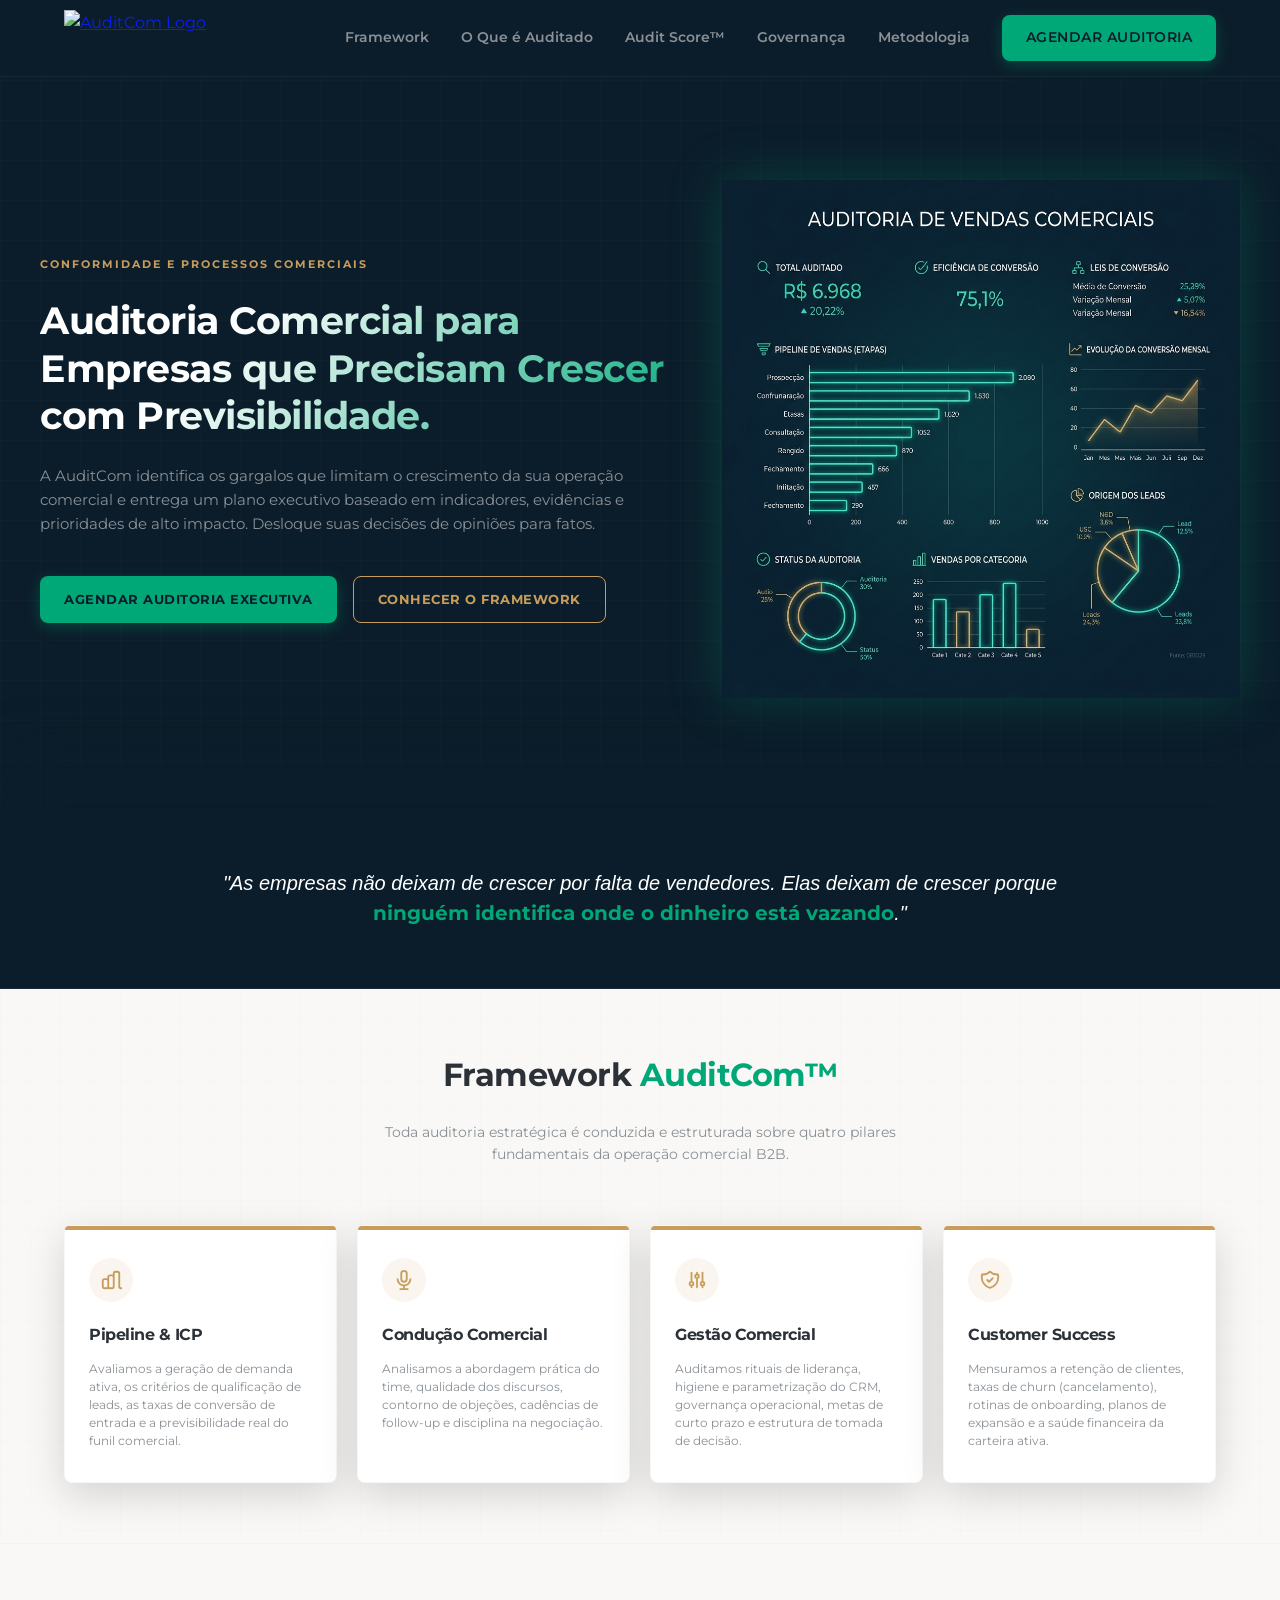
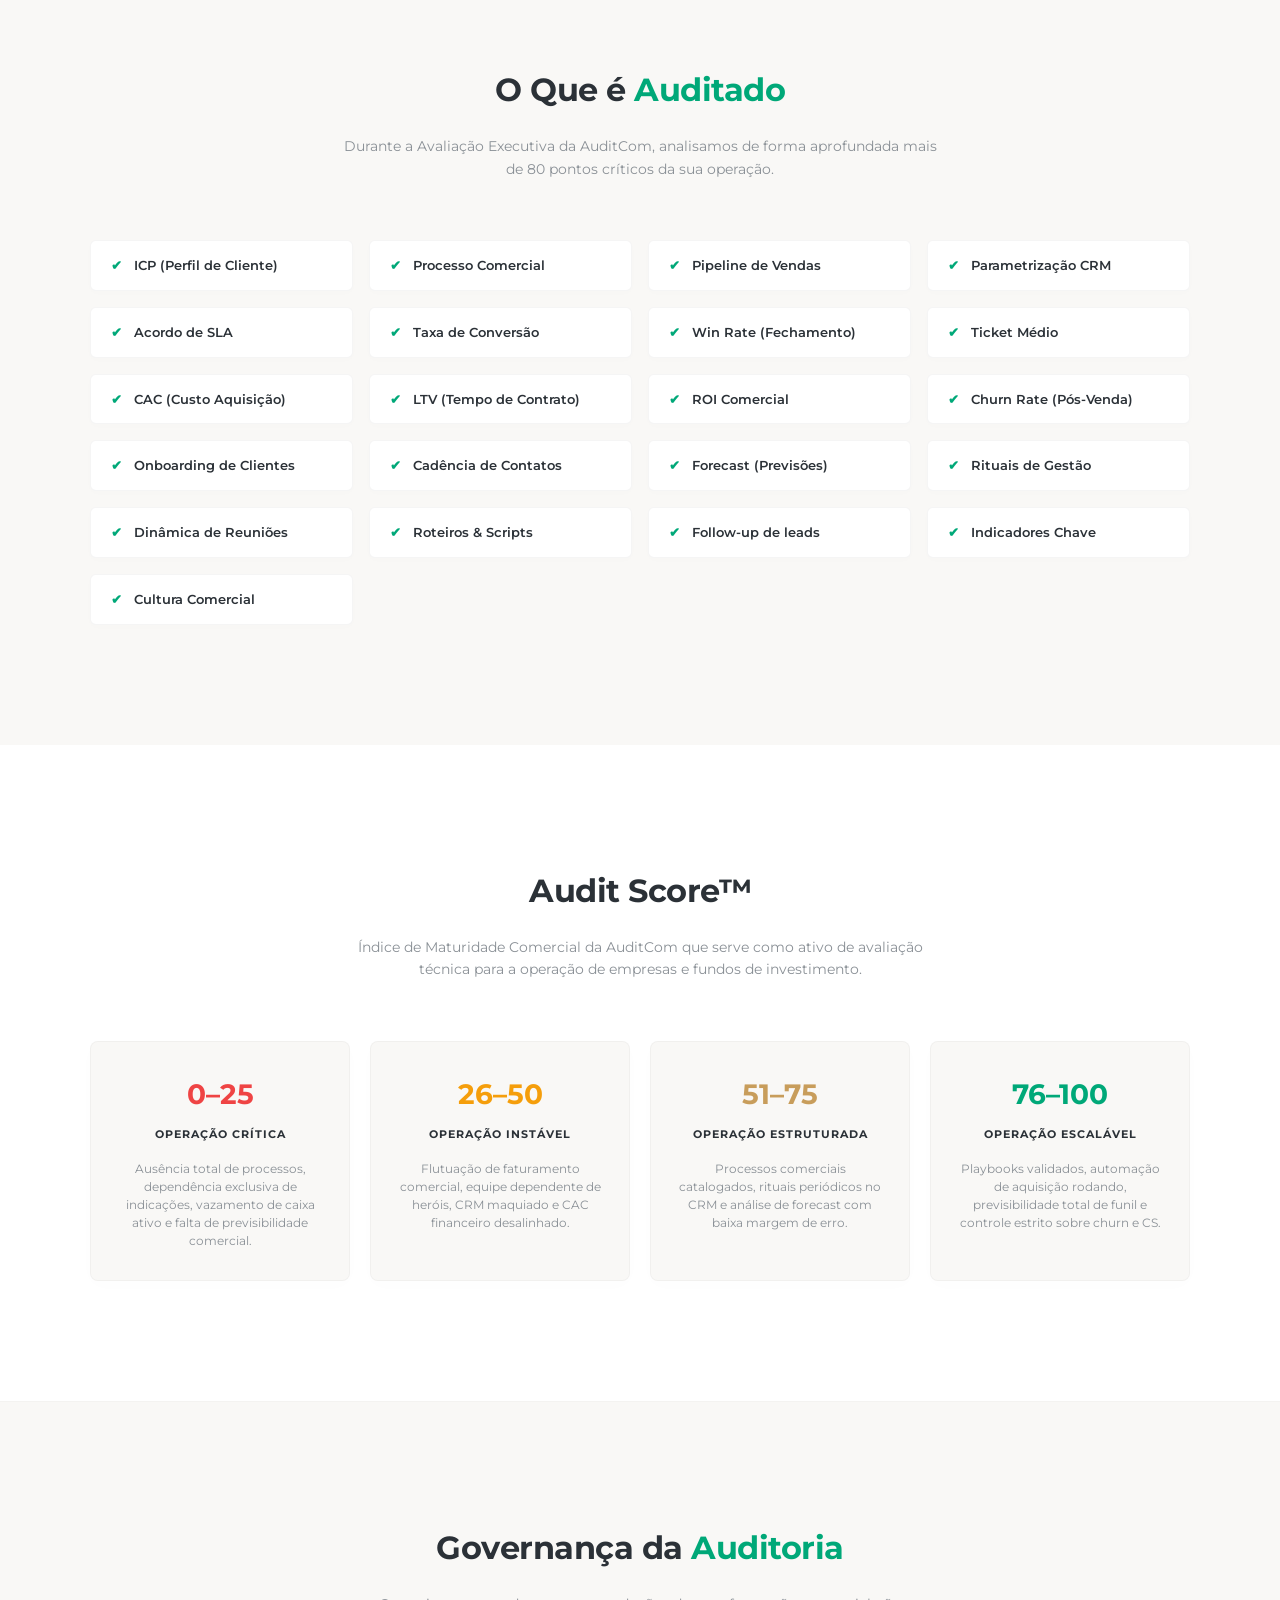
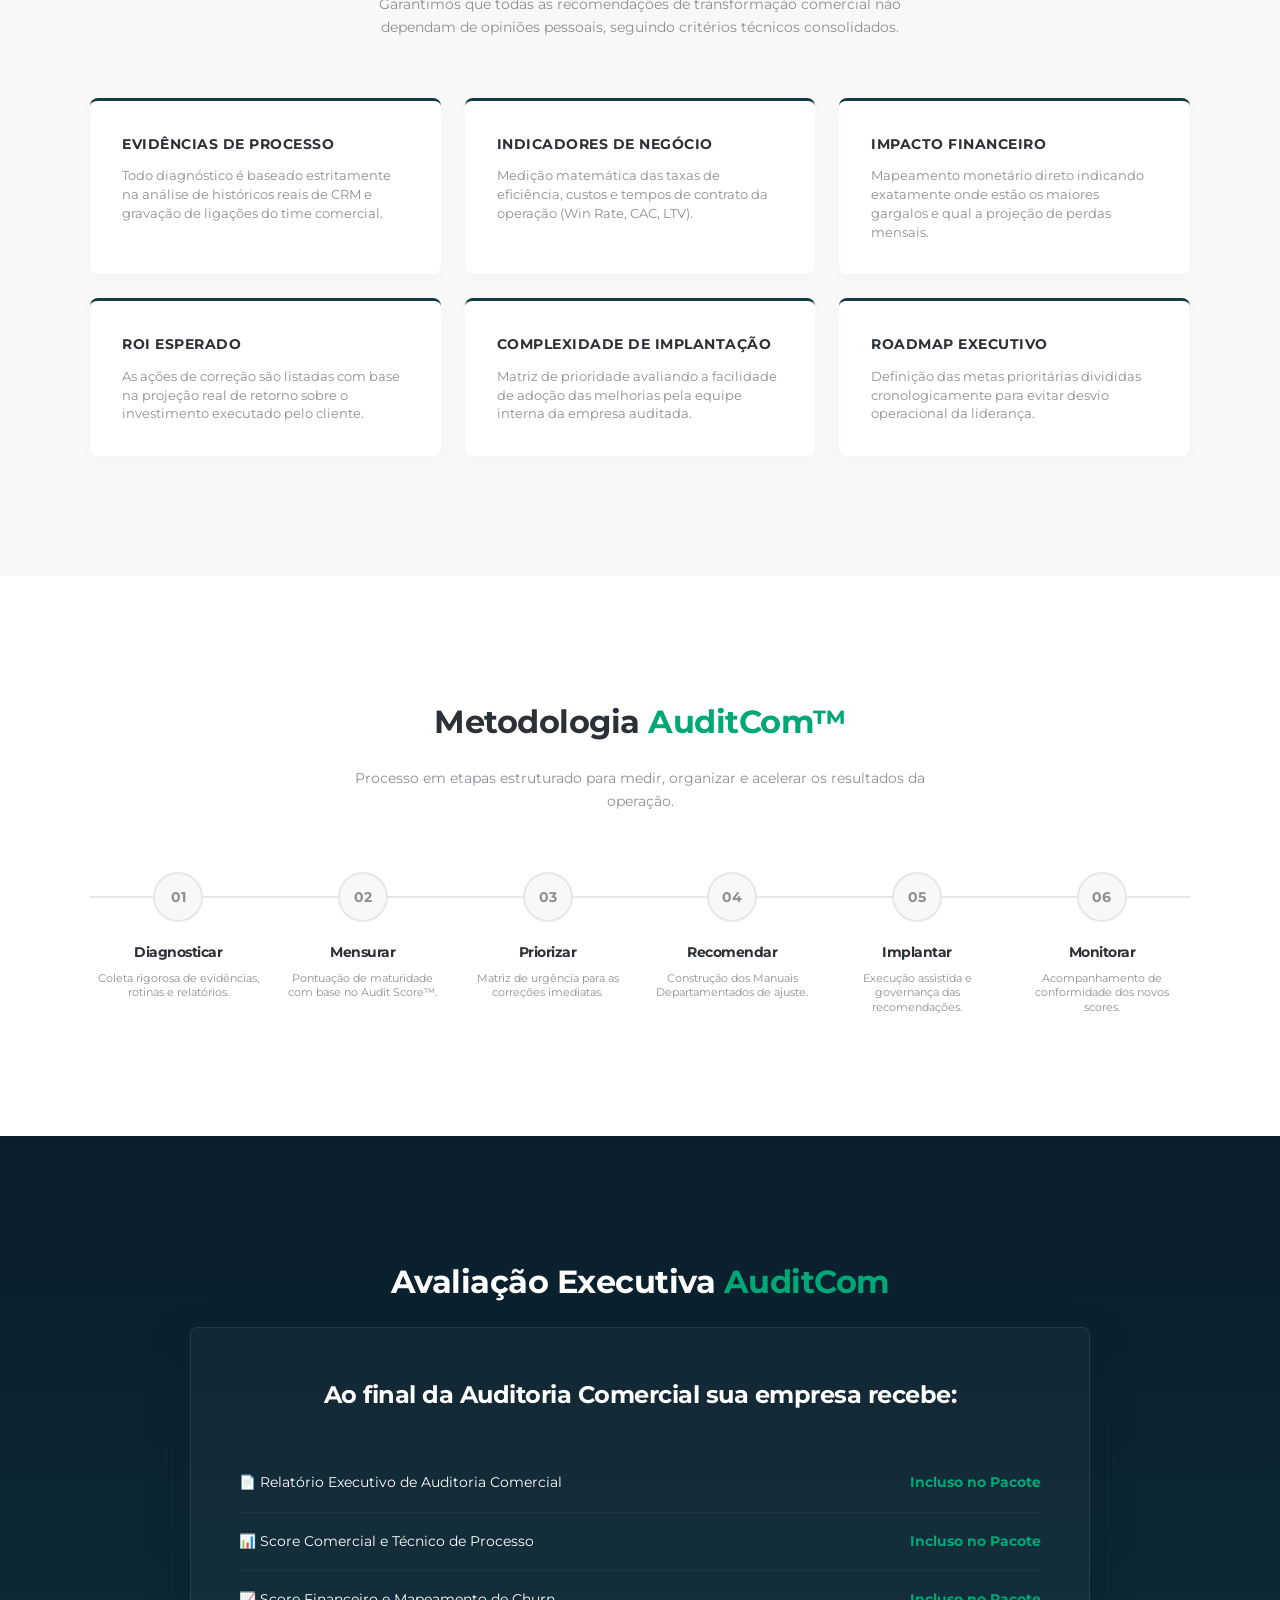
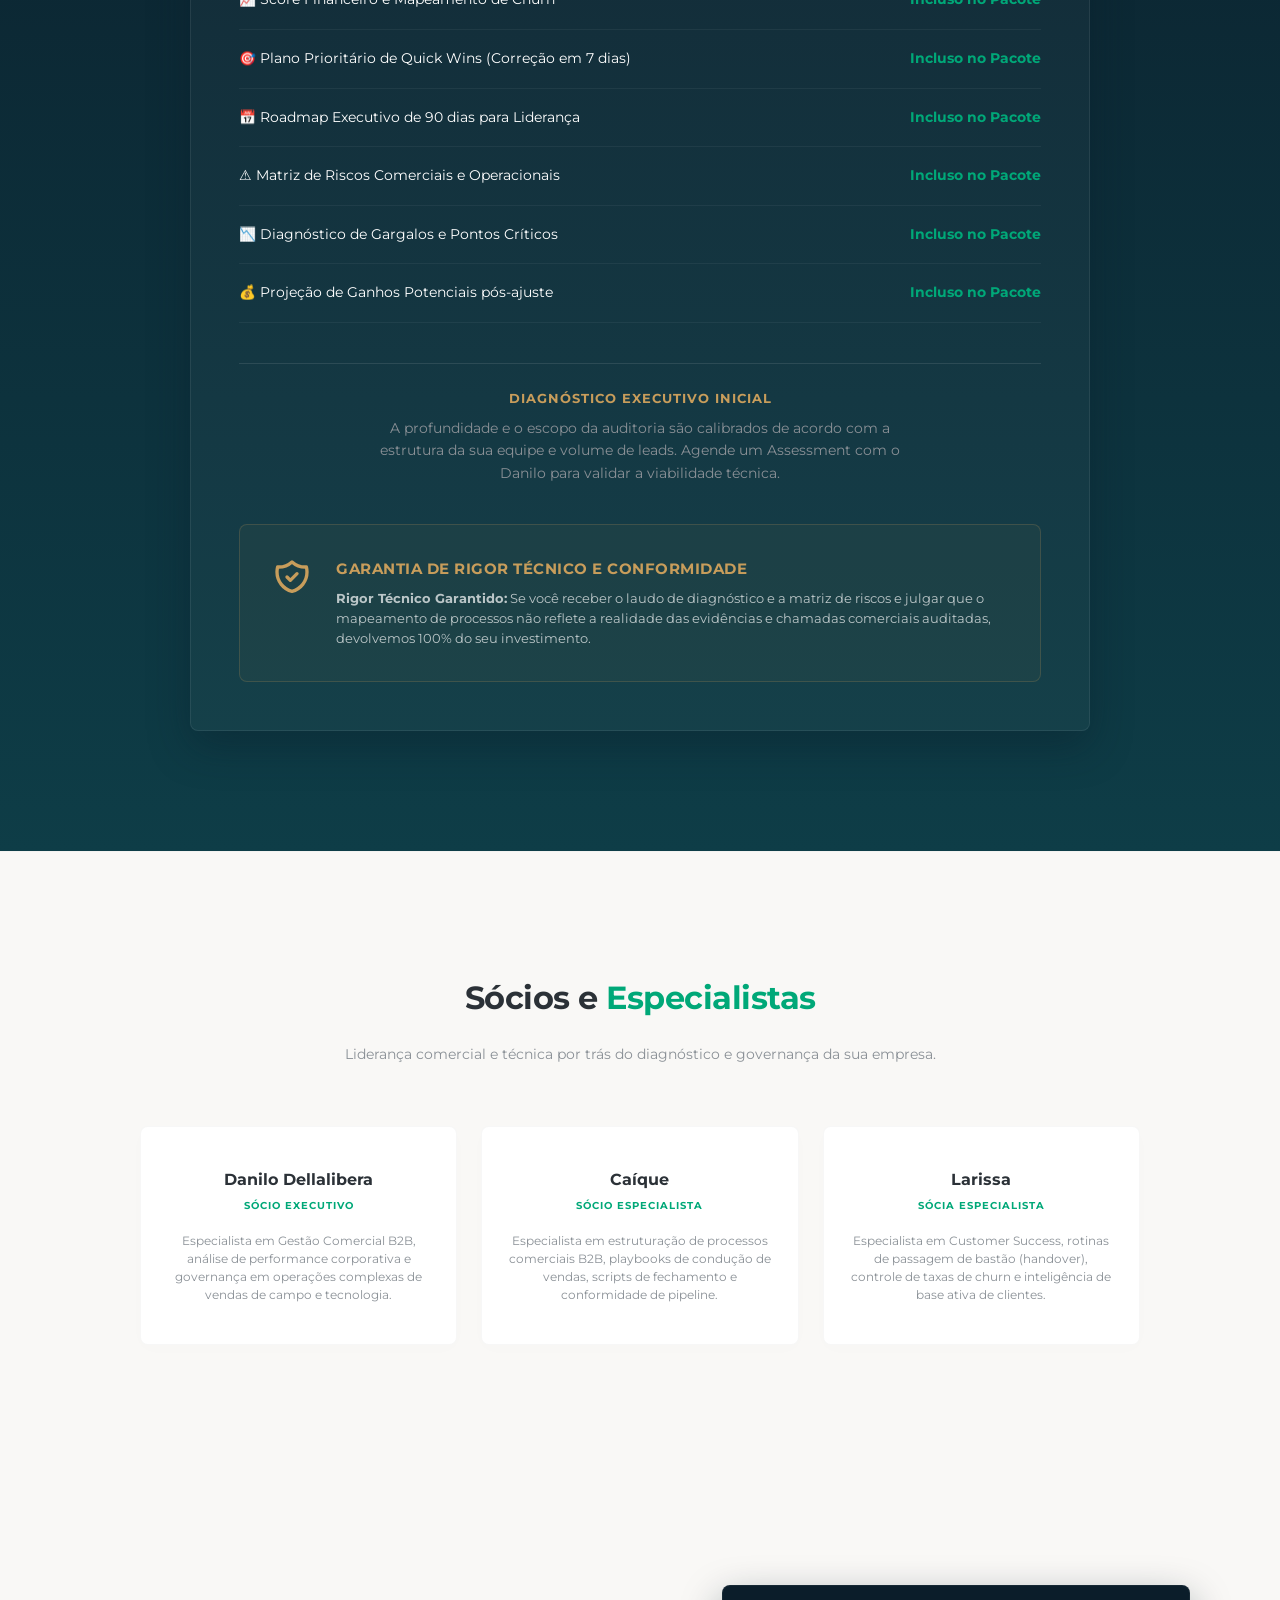
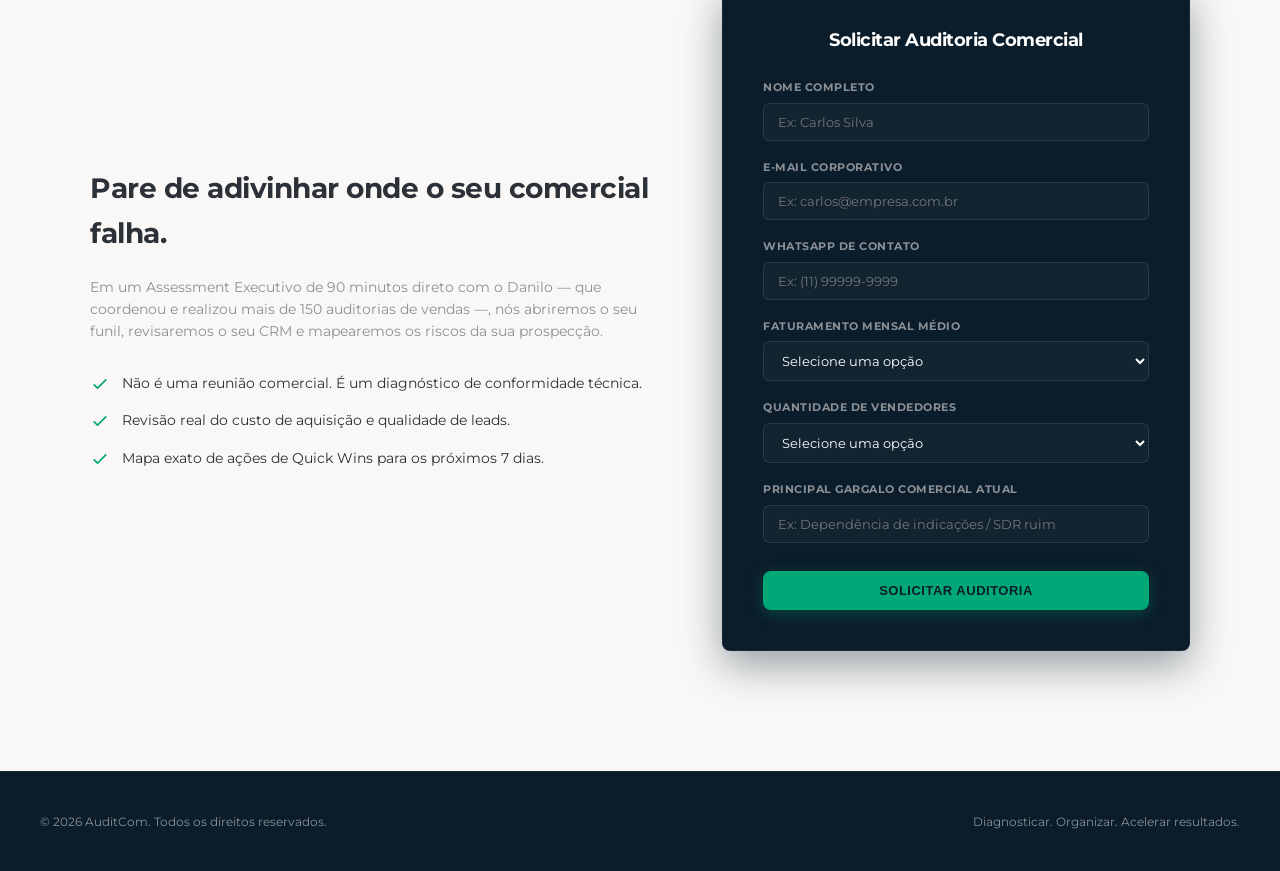
==== commit 167fc484: "feat: novo posicionamento de auditoria corporativa, template do audit score e equipe" ====
--- a/app/site.html
+++ b/app/site.html
@@ -4,7 +4,7 @@
   <meta charset="UTF-8">
   <meta name="viewport" content="width=device-width, initial-scale=1.0">
   <title>AuditCom — Diagnosticar. Organizar. Acelerar resultados.</title>
-  <link rel="icon" type="image/png" href="../Insumos/Simbolo do Logo.png">
+  <link rel="icon" type="image/png" href="simbolo_logo.png">
   <link rel="stylesheet" href="site.css">
 </head>
 <body class="grid-bg">
@@ -13,14 +13,15 @@
   <header>
     <div class="header-container">
       <a href="#" class="logo">
-        <img src="../Insumos/Logo horizontal.png" alt="AuditCom Logo">
+        <img src="logo_horizontal.png" alt="AuditCom Logo">
       </a>
       <nav class="nav-links">
-        <a href="#auditorias">Serviços</a>
-        <a href="#dores">O Gargalo</a>
-        <a href="#metodologia">Como Funciona</a>
-        <a href="#oferta">Oferta</a>
-        <a href="#agendar" class="btn btn-primary">Agendar Diagnóstico</a>
+        <a href="#framework">Framework</a>
+        <a href="#auditado">O Que é Auditado</a>
+        <a href="#score">Audit Score™</a>
+        <a href="#governanca">Governança</a>
+        <a href="#metodologia">Metodologia</a>
+        <a href="#agendar" class="btn btn-primary">Agendar Auditoria</a>
       </nav>
     </div>
   </header>
@@ -29,12 +30,12 @@
   <section class="hero" id="home">
     <div class="hero-grid">
       <div class="hero-content">
-        <div class="hero-tag">Auditoria de Processos e Performance Comercial</div>
-        <h1 class="text-gradient">Faturamento travado entre R$ 150k e R$ 300k porque você ainda é o único que sabe fechar contratos na sua empresa?</h1>
-        <p>Auditamos os processos e a performance comercial do seu time em 7 dias. Cortamos o desperdício com reuniões frias de SDRs terceirizados e estruturamos um pipeline auditável e previsível. Sem teorias ou slides bonitos.</p>
+        <div class="hero-tag">Conformidade e Processos Comerciais</div>
+        <h1 class="text-gradient">Auditoria Comercial para Empresas que Precisam Crescer com Previsibilidade.</h1>
+        <p>A AuditCom identifica os gargalos que limitam o crescimento da sua operação comercial e entrega um plano executivo baseado em indicadores, evidências e prioridades de alto impacto. Desloque suas decisões de opiniões para fatos.</p>
         <div style="display: flex; gap: 16px; flex-wrap: wrap;">
-          <a href="#agendar" class="btn btn-primary">Agendar Diagnóstico Técnico</a>
-          <a href="#metodologia" class="btn btn-premium">Conhecer o Método</a>
+          <a href="#agendar" class="btn btn-primary">Agendar Auditoria Executiva</a>
+          <a href="#framework" class="btn btn-premium">Conhecer o Framework</a>
         </div>
       </div>
       <div class="hero-image-container">
@@ -45,165 +46,305 @@
     <div class="hero-transition-blur"></div>
   </section>
 
-  <!-- Seção 2: Cards de Auditorias (Features) -->
-  <div class="features-container" id="auditorias">
+  <!-- Seção Quote de Consequência (Dobra do Hero) -->
+  <div class="hero-quote-section">
+    <div class="hero-quote">
+      "As empresas não deixam de crescer por falta de vendedores. Elas deixam de crescer porque <span>ninguém identifica onde o dinheiro está vazando</span>."
+    </div>
+  </div>
+
+  <!-- Seção 2: Framework AuditCom -->
+  <section class="features-container" id="framework" style="padding: 100px 24px 60px;">
+    <h2 class="section-title">Framework <span>AuditCom™</span></h2>
+    <p class="section-subtitle">Toda auditoria estratégica é conduzida e estruturada sobre quatro pilares fundamentais da operação comercial B2B.</p>
+    
     <div class="features-grid">
       <div class="feature-card">
         <div class="feature-icon">
-          <svg width="24" height="24" fill="none" stroke="currentColor" stroke-width="2" viewBox="0 0 24 24">
+          <svg width="22" height="22" fill="none" stroke="currentColor" stroke-width="2" viewBox="0 0 24 24">
             <path stroke-linecap="round" stroke-linejoin="round" d="M9 19v-6a2 2 0 00-2-2H5a2 2 0 00-2 2v6a2 2 0 002 2h2a2 2 0 002-2zm0 0V9a2 2 0 012-2h2a2 2 0 012 2v10m-6 0a2 2 0 002 2h2a2 2 0 002-2m0 0V5a2 2 0 012-2h2a2 2 0 012 2v14a2 2 0 002 2h2a2 2 0 002-2"/>
           </svg>
         </div>
         <h3>Pipeline & ICP</h3>
-        <p>Auditamos a origem real dos seus leads, as taxas de conversão de entrada e se o seu time está prospectando o perfil de cliente ideal ou apenas acumulando contatos sem orçamento.</p>
+        <p>Avaliamos a geração de demanda ativa, os critérios de qualificação de leads, as taxas de conversão de entrada e a previsibilidade real do funil comercial.</p>
       </div>
       
       <div class="feature-card">
         <div class="feature-icon">
-          <svg width="24" height="24" fill="none" stroke="currentColor" stroke-width="2" viewBox="0 0 24 24">
+          <svg width="22" height="22" fill="none" stroke="currentColor" stroke-width="2" viewBox="0 0 24 24">
             <path stroke-linecap="round" stroke-linejoin="round" d="M19 11a7 7 0 01-7 7m0 0a7 7 0 01-7-7m7 7v4m0 0H8m4 0h4m-4-8a3 3 0 01-3-3V5a3 3 0 116 0v6a3 3 0 01-3 3z"/>
           </svg>
         </div>
-        <h3>Condução & Fechamento</h3>
-        <p>Avaliamos as reuniões gravadas e os discursos dos vendedores. Identificamos onde ocorrem as falhas de pitch, perda de timing comercial e contorno fraco de objeções.</p>
+        <h3>Condução Comercial</h3>
+        <p>Analisamos a abordagem prática do time, qualidade dos discursos, contorno de objeções, cadências de follow-up e disciplina na negociação.</p>
       </div>
 
       <div class="feature-card">
         <div class="feature-icon">
-          <svg width="24" height="24" fill="none" stroke="currentColor" stroke-width="2" viewBox="0 0 24 24">
+          <svg width="22" height="22" fill="none" stroke="currentColor" stroke-width="2" viewBox="0 0 24 24">
             <path stroke-linecap="round" stroke-linejoin="round" d="M12 6V4m0 2a2 2 0 100 4m0-4a2 2 0 110 4m-6 8a2 2 0 100-4m0 4a2 2 0 110-4m0 4v2m0-6V4m6 6v10m6-2a2 2 0 100-4m0 4a2 2 0 110-4m0 4v2m0-6V4"/>
           </svg>
         </div>
-        <h3>Gestão, Churn & CS</h3>
-        <p>Analisamos a parametrização do seu CRM, relatórios de acompanhamento dos gerentes e o processo crítico de passagem de bastão del comercial para a equipe de CS e pós-venda.</p>
-      </div>
-    </div>
-  </div>
-
-  <!-- Seção 3: Barra de Credibilidade -->
-  <div class="credibility-bar">
-    <div class="credibility-container">
-      <div class="credibility-item">
-        <div class="credibility-num">+400</div>
-        <div class="credibility-text">Empresas B2B<br>Atendidas</div>
-      </div>
-      <div class="credibility-item">
-        <div class="credibility-num">+150</div>
-        <div class="credibility-text">Auditorias de Vendas<br>Realizadas</div>
-      </div>
-      <div class="credibility-item">
-        <div class="credibility-num">7 Dias</div>
-        <div class="credibility-text">Prazo de Entrega<br>do Diagnóstico</div>
-      </div>
-    </div>
-  </div>
-
-  <!-- Seção 4: As Dores B2B -->
-  <section class="pains" id="dores">
-    <div class="pains-container">
-      <div style="text-align: center; margin-bottom: 40px;">
-        <h2 class="section-title">Onde a sua operação comercial está <span>perdendo margem</span>?</h2>
-      </div>
-      
-      <div class="pain-box">
-        <div class="pain-num">01</div>
-        <div class="pain-content">
-          <h3>O Ralo Financeiro do SDR Terceirizado</h3>
-          <p>Você paga um valor fixo mensal alto para uma assessoria de prospecção agendar reuniões. No final do mês, cada reunião morna com decisores sem fit ou sem orçamento custa caro para a sua empresa. O comercial vira um ralo de caixa porque a assessoria é cobrada por volume de reuniões marcadas, não por contratos assinados.</p>
-        </div>
-      </div>
-
-      <div class="pain-box">
-        <div class="pain-num">02</div>
-        <div class="pain-content">
-          <h3>O CRM Maquiado e a Equipe Passiva</h3>
-          <p>Seus vendedores passam mais tempo justificando por que não venderam do que fechando novos clientes. O funil está entupido de "oportunidades quentes" que nunca assinam o contrato. Sem auditoria técnica e sem roteiro padronizado do melhor closer, você fica refém das justificativas de toda segunda-feira.</p>
-        </div>
-      </div>
-
-      <div class="pain-box">
-        <div class="pain-num">03</div>
-        <div class="pain-content">
-          <h3>Faturamento Travado na Capacidade Ociosa</h3>
-          <p>Sua fábrica comercial ou seu time de tecnologia tem capacidade para produzir e entregar mais projetos. A operação funciona, mas a empresa não cresce porque o fluxo comercial depende de indicações e do esforço pessoal dos sócios. Sem um processo auditável, sua empresa bateu no teto de crescimento.</p>
-        </div>
-      </div>
-    </div>
-  </section>
-
-  <!-- Seção 5: Metodologia -->
+        <h3>Gestão Comercial</h3>
+        <p>Auditamos rituais de liderança, higiene e parametrização do CRM, governança operacional, metas de curto prazo e estrutura de tomada de decisão.</p>
+      </div>
+
+      <div class="feature-card">
+        <div class="feature-icon">
+          <svg width="22" height="22" fill="none" stroke="currentColor" stroke-width="2" viewBox="0 0 24 24">
+            <path stroke-linecap="round" stroke-linejoin="round" d="M9 12l2 2 4-4m5.618-4.016A11.955 11.955 0 0112 2.944a11.955 11.955 0 01-8.618 3.04A12.02 12.02 0 003 9c0 5.591 3.824 10.29 9 11.622 5.176-1.332 9-6.03 9-11.622 0-1.042-.133-2.052-.382-3.016z"/>
+          </svg>
+        </div>
+        <h3>Customer Success</h3>
+        <p>Mensuramos a retenção de clientes, taxas de churn (cancelamento), rotinas de onboarding, planos de expansão e a saúde financeira da carteira ativa.</p>
+      </div>
+    </div>
+  </section>
+
+  <!-- Seção 3: O Que é Auditado -->
+  <section class="checklist-section" id="auditado">
+    <h2 class="section-title">O Que é <span>Auditado</span></h2>
+    <p class="section-subtitle">Durante a Avaliação Executiva da AuditCom, analisamos de forma aprofundada mais de 80 pontos críticos da sua operação.</p>
+    
+    <div class="checklist-grid">
+      <div class="checklist-item">
+        <span class="checklist-icon">✔</span> ICP (Perfil de Cliente)
+      </div>
+      <div class="checklist-item">
+        <span class="checklist-icon">✔</span> Processo Comercial
+      </div>
+      <div class="checklist-item">
+        <span class="checklist-icon">✔</span> Pipeline de Vendas
+      </div>
+      <div class="checklist-item">
+        <span class="checklist-icon">✔</span> Parametrização CRM
+      </div>
+      <div class="checklist-item">
+        <span class="checklist-icon">✔</span> Acordo de SLA
+      </div>
+      <div class="checklist-item">
+        <span class="checklist-icon">✔</span> Taxa de Conversão
+      </div>
+      <div class="checklist-item">
+        <span class="checklist-icon">✔</span> Win Rate (Fechamento)
+      </div>
+      <div class="checklist-item">
+        <span class="checklist-icon">✔</span> Ticket Médio
+      </div>
+      <div class="checklist-item">
+        <span class="checklist-icon">✔</span> CAC (Custo Aquisição)
+      </div>
+      <div class="checklist-item">
+        <span class="checklist-icon">✔</span> LTV (Tempo de Contrato)
+      </div>
+      <div class="checklist-item">
+        <span class="checklist-icon">✔</span> ROI Comercial
+      </div>
+      <div class="checklist-item">
+        <span class="checklist-icon">✔</span> Churn Rate (Pós-Venda)
+      </div>
+      <div class="checklist-item">
+        <span class="checklist-icon">✔</span> Onboarding de Clientes
+      </div>
+      <div class="checklist-item">
+        <span class="checklist-icon">✔</span> Cadência de Contatos
+      </div>
+      <div class="checklist-item">
+        <span class="checklist-icon">✔</span> Forecast (Previsões)
+      </div>
+      <div class="checklist-item">
+        <span class="checklist-icon">✔</span> Rituais de Gestão
+      </div>
+      <div class="checklist-item">
+        <span class="checklist-icon">✔</span> Dinâmica de Reuniões
+      </div>
+      <div class="checklist-item">
+        <span class="checklist-icon">✔</span> Roteiros & Scripts
+      </div>
+      <div class="checklist-item">
+        <span class="checklist-icon">✔</span> Follow-up de leads
+      </div>
+      <div class="checklist-item">
+        <span class="checklist-icon">✔</span> Indicadores Chave
+      </div>
+      <div class="checklist-item">
+        <span class="checklist-icon">✔</span> Cultura Comercial
+      </div>
+    </div>
+  </section>
+
+  <!-- Seção 4: Audit Score -->
+  <section class="score-section" id="score">
+    <h2 class="section-title">Audit Score™</h2>
+    <p class="section-subtitle">Índice de Maturidade Comercial da AuditCom que serve como ativo de avaliação técnica para a operação de empresas e fundos de investimento.</p>
+    
+    <div class="score-grid">
+      <div class="score-card level-critical">
+        <div class="score-range">0–25</div>
+        <div class="score-level">Operação Crítica</div>
+        <p class="score-desc">Ausência total de processos, dependência exclusiva de indicações, vazamento de caixa ativo e falta de previsibilidade comercial.</p>
+      </div>
+      
+      <div class="score-card level-unstable">
+        <div class="score-range">26–50</div>
+        <div class="score-level">Operação Instável</div>
+        <p class="score-desc">Flutuação de faturamento comercial, equipe dependente de heróis, CRM maquiado e CAC financeiro desalinhado.</p>
+      </div>
+
+      <div class="score-card level-structured">
+        <div class="score-range">51–75</div>
+        <div class="score-level">Operação Estruturada</div>
+        <p class="score-desc">Processos comerciais catalogados, rituais periódicos no CRM e análise de forecast com baixa margem de erro.</p>
+      </div>
+
+      <div class="score-card level-scalable">
+        <div class="score-range">76–100</div>
+        <div class="score-level">Operação Escalável</div>
+        <p class="score-desc">Playbooks validados, automação de aquisição rodando, previsibilidade total de funil e controle estrito sobre churn e CS.</p>
+      </div>
+    </div>
+  </section>
+
+  <!-- Seção 5: Governança da Auditoria -->
+  <section class="governance-section" id="governanca">
+    <h2 class="section-title">Governança da <span>Auditoria</span></h2>
+    <p class="section-subtitle">Garantimos que todas as recomendações de transformação comercial não dependam de opiniões pessoais, seguindo critérios técnicos consolidados.</p>
+    
+    <div class="gov-grid">
+      <div class="gov-card">
+        <h4>Evidências de Processo</h4>
+        <p>Todo diagnóstico é baseado estritamente na análise de históricos reais de CRM e gravação de ligações do time comercial.</p>
+      </div>
+      
+      <div class="gov-card">
+        <h4>Indicadores de Negócio</h4>
+        <p>Medição matemática das taxas de eficiência, custos e tempos de contrato da operação (Win Rate, CAC, LTV).</p>
+      </div>
+
+      <div class="gov-card">
+        <h4>Impacto Financeiro</h4>
+        <p>Mapeamento monetário direto indicando exatamente onde estão os maiores gargalos e qual a projeção de perdas mensais.</p>
+      </div>
+
+      <div class="gov-card">
+        <h4>ROI Esperado</h4>
+        <p>As ações de correção são listadas com base na projeção real de retorno sobre o investimento executado pelo cliente.</p>
+      </div>
+
+      <div class="gov-card">
+        <h4>Complexidade de Implantação</h4>
+        <p>Matriz de prioridade avaliando a facilidade de adoção das melhorias pela equipe interna da empresa auditada.</p>
+      </div>
+
+      <div class="gov-card">
+        <h4>Roadmap Executivo</h4>
+        <p>Definição das metas prioritárias divididas cronologicamente para evitar desvio operacional da liderança.</p>
+      </div>
+    </div>
+  </section>
+
+  <!-- Seção 6: Metodologia -->
   <section class="methodology" id="metodologia">
     <div style="max-width: 1200px; margin: 0 auto;">
-      <h2 class="section-title">Como funciona o <span>Método AuditCom</span></h2>
+      <h2 class="section-title">Metodologia <span>AuditCom™</span></h2>
+      <p class="section-subtitle">Processo em etapas estruturado para medir, organizar e acelerar os resultados da operação.</p>
       
       <div class="method-timeline">
         <div class="method-step">
           <div class="method-badge">01</div>
           <div class="method-info">
-            <h4>Diagnóstico Técnico</h4>
-            <p>Coleta de métricas e gravações reais de ligações do time comercial.</p>
+            <h4>Diagnosticar</h4>
+            <p>Coleta rigorosa de evidências, rotinas e relatórios.</p>
           </div>
         </div>
         
         <div class="method-step">
           <div class="method-badge">02</div>
           <div class="method-info">
-            <h4>Análise de Scores</h4>
-            <p>Pontuação de performance com base nos 6 pilares de vendas.</p>
+            <h4>Mensurar</h4>
+            <p>Pontuação de maturidade com base no Audit Score™.</p>
           </div>
         </div>
 
         <div class="method-step">
           <div class="method-badge">03</div>
           <div class="method-info">
-            <h4>Manuais de Correção</h4>
-            <p>Entrega de 4 manuais práticos e o plano imediato de Quick Wins.</p>
+            <h4>Priorizar</h4>
+            <p>Matriz de urgência para as correções imediatas.</p>
           </div>
         </div>
 
         <div class="method-step">
           <div class="method-badge">04</div>
           <div class="method-info">
-            <h4>Implantação Assistida</h4>
-            <p>Apoio tático estruturado de 3 meses na execução das melhorias de processo.</p>
-          </div>
-        </div>
-      </div>
-    </div>
-  </section>
-
-  <!-- Seção 6: Oferta Irresistível (Sem Preços) -->
+            <h4>Recomendar</h4>
+            <p>Construção dos Manuais Departamentados de ajuste.</p>
+          </div>
+        </div>
+
+        <div class="method-step">
+          <div class="method-badge">05</div>
+          <div class="method-info">
+            <h4>Implantar</h4>
+            <p>Execução assistida e governança das recomendações.</p>
+          </div>
+        </div>
+
+        <div class="method-step">
+          <div class="method-badge">06</div>
+          <div class="method-info">
+            <h4>Monitorar</h4>
+            <p>Acompanhamento de conformidade dos novos scores.</p>
+          </div>
+        </div>
+      </div>
+    </div>
+  </section>
+
+  <!-- Seção 7: O Que Você Recebe (Oferta / Sem Preços) -->
   <section class="offer" id="oferta">
-    <h2 class="section-title">Diagnóstico de Performance <span>Comercial</span></h2>
+    <h2 class="section-title">Avaliação Executiva <span>AuditCom</span></h2>
     <div class="offer-box">
       <div class="offer-header">
-        <h3>O que está incluso no seu diagnóstico</h3>
+        <h3>Ao final da Auditoria Comercial sua empresa recebe:</h3>
       </div>
       <div class="offer-items">
         <div class="offer-item">
-          <span>Auditoria Completa (Pipeline + Condução + Gestão + CS)</span>
-          <span>Incluso no Escopo</span>
-        </div>
-        <div class="offer-item">
-          <span>Bônus 1: CRM Pronto para Importar (Hubspot / Pipefy)</span>
-          <span>Acesso Gratuito</span>
-        </div>
-        <div class="offer-item">
-          <span>Bônus 2: Playbook de Objeções e Scripts de Fechamento</span>
-          <span>Acesso Gratuito</span>
-        </div>
-        <div class="offer-item">
-          <span>Bônus 3: Automação com IA de Pré-Qualificação de Leads (Make/Zapier)</span>
-          <span>Configuração Inclusa</span>
-        </div>
-        <div class="offer-item">
-          <span>Bônus 4: Call de Alinhamento Técnico de Equipe (60 minutos)</span>
-          <span>Sessão Inclusa</span>
+          <span>📄 Relatório Executivo de Auditoria Comercial</span>
+          <span>Incluso no Pacote</span>
+        </div>
+        <div class="offer-item">
+          <span>📊 Score Comercial e Técnico de Processo</span>
+          <span>Incluso no Pacote</span>
+        </div>
+        <div class="offer-item">
+          <span>📈 Score Financeiro e Mapeamento de Churn</span>
+          <span>Incluso no Pacote</span>
+        </div>
+        <div class="offer-item">
+          <span>🎯 Plano Prioritário de Quick Wins (Correção em 7 dias)</span>
+          <span>Incluso no Pacote</span>
+        </div>
+        <div class="offer-item">
+          <span>📅 Roadmap Executivo de 90 dias para Liderança</span>
+          <span>Incluso no Pacote</span>
+        </div>
+        <div class="offer-item">
+          <span>⚠ Matriz de Riscos Comerciais e Operacionais</span>
+          <span>Incluso no Pacote</span>
+        </div>
+        <div class="offer-item">
+          <span>📉 Diagnóstico de Gargalos e Pontos Críticos</span>
+          <span>Incluso no Pacote</span>
+        </div>
+        <div class="offer-item">
+          <span>💰 Projeção de Ganhos Potenciais pós-ajuste</span>
+          <span>Incluso no Pacote</span>
         </div>
       </div>
       <div class="offer-pricing">
-        <div class="pricing-title">Diagnóstico Sob Demanda</div>
-        <div class="pricing-desc">A complexidade e a profundidade da auditoria são calibradas de acordo com a estrutura da sua equipe e volume operacional atual de vendas. Solicite o contato técnico para alinhar o escopo.</div>
+        <div class="pricing-title">Diagnóstico Executivo Inicial</div>
+        <div class="pricing-desc">A profundidade e o escopo da auditoria são calibrados de acordo com a estrutura da sua equipe e volume de leads. Agende um Assessment com o Danilo para validar a viabilidade técnica.</div>
       </div>
       
       <div class="guarantee-card">
@@ -213,20 +354,45 @@
           </svg>
         </div>
         <div class="guarantee-info">
-          <h4>Dupla Garantia de Entrega e Performance</h4>
-          <p><strong>07 Dias Incondicional:</strong> Se você receber o diagnóstico e achar que a análise e mapeamento técnico não entregam o valor proposto, devolvemos 100% do seu investimento.<br>
-          <strong>De Performance:</strong> Se você aplicar o plano de Quick Wins em 30 dias e não recuperar o valor integral pago na auditoria, reembolsamos você e pagamos mais R$ 1.000,00 de multa pelo tempo perdido.</p>
-        </div>
-      </div>
-    </div>
-  </section>
-
-  <!-- Seção 7: Formulário de Conversão -->
+          <h4>Garantia de Rigor Técnico e Conformidade</h4>
+          <p><strong>Rigor Técnico Garantido:</strong> Se você receber o laudo de diagnóstico e a matriz de riscos e julgar que o mapeamento de processos não reflete a realidade das evidências e chamadas comerciais auditadas, devolvemos 100% do seu investimento.</p>
+        </div>
+      </div>
+    </div>
+  </section>
+
+  <!-- Seção 8: Equipe Sócios -->
+  <section class="team-section" id="equipe">
+    <h2 class="section-title">Sócios e <span>Especialistas</span></h2>
+    <p class="section-subtitle">Liderança comercial e técnica por trás do diagnóstico e governança da sua empresa.</p>
+    
+    <div class="team-grid">
+      <div class="team-card">
+        <div class="team-name">Danilo Dellalibera</div>
+        <div class="team-role">Sócio Executivo</div>
+        <p class="team-bio">Especialista em Gestão Comercial B2B, análise de performance corporativa e governança em operações complexas de vendas de campo e tecnologia.</p>
+      </div>
+      
+      <div class="team-card">
+        <div class="team-name">Caíque</div>
+        <div class="team-role">Sócio Especialista</div>
+        <p class="team-bio">Especialista em estruturação de processos comerciais B2B, playbooks de condução de vendas, scripts de fechamento e conformidade de pipeline.</p>
+      </div>
+
+      <div class="team-card">
+        <div class="team-name">Larissa</div>
+        <div class="team-role">Sócia Especialista</div>
+        <p class="team-bio">Especialista em Customer Success, rotinas de passagem de bastão (handover), controle de taxas de churn e inteligência de base ativa de clientes.</p>
+      </div>
+    </div>
+  </section>
+
+  <!-- Seção 9: Formulário de Conversão -->
   <section class="contact" id="agendar">
     <div class="contact-container">
       <div class="contact-info">
         <h3>Pare de adivinhar onde o seu comercial falha.</h3>
-        <p>Em uma call técnica de 90 minutos direto com o Danilo — que coordenou e realizou mais de 150 auditorias de vendas —, nós abriremos o seu funil, revisaremos o seu CRM e mapearemos o ralo de caixa da sua prospecção.</p>
+        <p>Em um Assessment Executivo de 90 minutos direto com o Danilo — que coordenou e realizou mais de 150 auditorias de vendas —, nós abriremos o seu funil, revisaremos o seu CRM e mapearemos os riscos da sua prospecção.</p>
         
         <div class="contact-bullets">
           <div class="contact-bullet">
@@ -251,7 +417,7 @@
       </div>
 
       <div class="form-box">
-        <h4>Solicitar Diagnóstico Comercial</h4>
+        <h4>Solicitar Auditoria Comercial</h4>
         <form id="leadForm">
           <div class="form-group">
             <label for="nome">Nome Completo</label>
@@ -289,7 +455,7 @@
             <input type="text" id="gargalo" class="form-input" placeholder="Ex: Dependência de indicações / SDR ruim" required>
           </div>
           
-          <button type="submit" class="btn btn-primary" id="submitBtn">Solicitar Diagnóstico</button>
+          <button type="submit" class="btn btn-primary" id="submitBtn">Solicitar Auditoria</button>
           <div class="form-message" id="formMessage"></div>
         </form>
       </div>
@@ -339,7 +505,7 @@
         if (response.ok) {
           const data = await response.json();
           formMessage.classList.add('success');
-          formMessage.textContent = 'Diagnóstico solicitado com sucesso! Danilo entrará em contato em breve.';
+          formMessage.textContent = 'Auditoria solicitada com sucesso! Danilo entrará em contato em breve.';
           document.getElementById('leadForm').reset();
         } else {
           formMessage.classList.add('error');
@@ -349,7 +515,7 @@
         formMessage.classList.add('error');
         formMessage.textContent = 'Não foi possível se conectar ao servidor do CRM local.';
       } finally {
-        submitBtn.textContent = 'Solicitar Diagnóstico';
+        submitBtn.textContent = 'Solicitar Auditoria';
         submitBtn.disabled = false;
       }
     });
--- a/app/site.css
+++ b/app/site.css
@@ -81,10 +81,10 @@
 }
 
 .logo img {
-  height: 56px; /* Aumentado para maior destaque */
+  height: 56px;
   width: auto;
   display: block;
-  mix-blend-mode: screen; /* Transparência inteligente que elimina diferença de cor do fundo */
+  mix-blend-mode: screen; /* Transparência inteligente */
 }
 
 .nav-links {
@@ -105,9 +105,8 @@
   color: var(--color-text-light);
 }
 
-/* Correção de especificidade do botão de agendamento no Header */
 .nav-links a.btn-primary {
-  color: var(--color-bg-dark) !important; /* Texto escuro com legibilidade total */
+  color: var(--color-bg-dark) !important;
   background-color: var(--color-accent);
 }
 
@@ -135,7 +134,7 @@
 
 .btn-primary {
   background-color: var(--color-accent);
-  color: var(--color-bg-dark); /* Texto escuro para legibilidade máxima */
+  color: var(--color-bg-dark); /* Texto escuro */
   box-shadow: 0 4px 15px rgba(0, 168, 120, 0.3);
 }
 
@@ -166,19 +165,27 @@
 .section-title {
   font-size: 32px;
   text-align: center;
-  margin-bottom: 60px;
+  margin-bottom: 20px;
   color: var(--color-text-dark);
 }
 
 .section-title span {
   color: var(--color-accent);
+}
+
+.section-subtitle {
+  text-align: center;
+  font-size: 14px;
+  color: var(--color-text-muted);
+  max-width: 600px;
+  margin: 0 auto 60px;
 }
 
 /* Hero Section */
 .hero {
   background: var(--color-bg-dark);
   color: var(--color-text-light);
-  padding: 180px 24px 130px;
+  padding: 180px 24px 110px;
   position: relative;
   overflow: hidden;
 }
@@ -257,8 +264,34 @@
   position: relative;
   z-index: 2;
   display: block;
-  mix-blend-mode: screen; /* Fusão perfeita que remove o fundo da imagem e integra os gráficos ao site */
-  filter: drop-shadow(0 0 25px rgba(0, 168, 120, 0.25)); /* Brilho de projeção */
+  mix-blend-mode: screen; /* Fusão perfeita */
+  filter: drop-shadow(0 0 25px rgba(0, 168, 120, 0.25)); /* Brilho */
+}
+
+/* Frase da Dobra (Consequência do Danilo) */
+.hero-quote-section {
+  background-color: var(--color-bg-dark);
+  padding: 60px 24px;
+  border-bottom: 1px solid rgba(255, 255, 255, 0.05);
+  text-align: center;
+  position: relative;
+  z-index: 10;
+}
+
+.hero-quote {
+  max-width: 900px;
+  margin: 0 auto;
+  font-size: 20px;
+  font-weight: 500;
+  line-height: 1.5;
+  color: var(--color-text-light);
+  font-style: italic;
+}
+
+.hero-quote span {
+  color: var(--color-accent);
+  font-weight: 700;
+  font-style: normal;
 }
 
 /* Transição de Blur Suave entre o Hero e o Conteúdo Claro */
@@ -274,7 +307,7 @@
   pointer-events: none;
 }
 
-/* Cards de Auditorias (Flutuantes na Transição) */
+/* Cards de Auditorias (Framework AuditCom) */
 .features-container {
   max-width: 1200px;
   margin: -40px auto 0;
@@ -285,14 +318,14 @@
 
 .features-grid {
   display: grid;
-  grid-template-columns: repeat(3, 1fr);
-  gap: 24px;
+  grid-template-columns: repeat(4, 1fr);
+  gap: 20px;
 }
 
 .feature-card {
   background: var(--color-text-light);
   border-radius: var(--radius);
-  padding: 40px 32px;
+  padding: 32px 24px;
   box-shadow: var(--shadow);
   border: 1px solid rgba(0, 0, 0, 0.03);
   position: relative;
@@ -322,14 +355,14 @@
 }
 
 .feature-icon {
-  width: 48px;
-  height: 48px;
+  width: 44px;
+  height: 44px;
   border-radius: 50%;
   background: rgba(200, 157, 91, 0.1);
   display: flex;
   align-items: center;
   justify-content: center;
-  margin-bottom: 24px;
+  margin-bottom: 20px;
   color: var(--color-premium);
   transition: var(--transition);
 }
@@ -340,14 +373,147 @@
 }
 
 .feature-card h3 {
-  font-size: 18px;
+  font-size: 16px;
+  margin-bottom: 12px;
+  color: var(--color-text-dark);
+}
+
+.feature-card p {
+  color: var(--color-text-muted);
+  font-size: 12px;
+  line-height: 1.5;
+}
+
+/* Seção: O Que é Auditado */
+.checklist-section {
+  background-color: var(--color-bg-light);
+  border-top: 1px solid rgba(0,0,0,0.02);
+}
+
+.checklist-grid {
+  display: grid;
+  grid-template-columns: repeat(4, 1fr);
+  gap: 16px;
+  max-width: 1100px;
+  margin: 0 auto;
+}
+
+.checklist-item {
+  background: var(--color-text-light);
+  border: 1px solid rgba(0, 0, 0, 0.04);
+  border-radius: 6px;
+  padding: 14px 20px;
+  display: flex;
+  align-items: center;
+  gap: 12px;
+  font-size: 13px;
+  font-weight: 600;
+  color: var(--color-text-dark);
+  box-shadow: 0 2px 8px rgba(0, 0, 0, 0.01);
+}
+
+.checklist-icon {
+  color: var(--color-accent);
+  display: flex;
+  align-items: center;
+}
+
+/* Seção: Audit Score */
+.score-section {
+  background: var(--color-text-light);
+}
+
+.score-grid {
+  display: grid;
+  grid-template-columns: repeat(4, 1fr);
+  gap: 20px;
+  max-width: 1100px;
+  margin: 0 auto;
+}
+
+.score-card {
+  background: var(--color-bg-light);
+  border-radius: var(--radius);
+  padding: 30px 24px;
+  border: 1px solid rgba(0, 0, 0, 0.03);
+  box-shadow: 0 4px 20px rgba(0,0,0,0.01);
+  text-align: center;
+  position: relative;
+  transition: var(--transition);
+}
+
+.score-card:hover {
+  transform: translateY(-5px);
+  box-shadow: var(--shadow);
+  border-color: rgba(0, 168, 120, 0.1);
+}
+
+.score-range {
+  font-size: 28px;
+  font-weight: 700;
+  margin-bottom: 10px;
+}
+
+.score-card.level-critical .score-range { color: #EF4444; }
+.score-card.level-unstable .score-range { color: #F59E0B; }
+.score-card.level-structured .score-range { color: var(--color-premium); }
+.score-card.level-scalable .score-range { color: var(--color-accent); }
+
+.score-level {
+  font-size: 11px;
+  text-transform: uppercase;
+  font-weight: 700;
+  letter-spacing: 1px;
   margin-bottom: 16px;
   color: var(--color-text-dark);
 }
 
-.feature-card p {
-  color: var(--color-text-muted);
-  font-size: 13.5px;
+.score-desc {
+  font-size: 12px;
+  color: var(--color-text-muted);
+  line-height: 1.5;
+}
+
+/* Seção: Governança */
+.governance-section {
+  background-color: var(--color-bg-light);
+  border-top: 1px solid rgba(0,0,0,0.02);
+}
+
+.gov-grid {
+  display: grid;
+  grid-template-columns: repeat(3, 1fr);
+  gap: 24px;
+  max-width: 1100px;
+  margin: 0 auto;
+}
+
+.gov-card {
+  background: var(--color-text-light);
+  border-radius: var(--radius);
+  padding: 32px;
+  box-shadow: 0 4px 20px rgba(0,0,0,0.02);
+  border-top: 3px solid var(--color-bg-alt);
+  transition: var(--transition);
+}
+
+.gov-card:hover {
+  border-top-color: var(--color-accent);
+  transform: translateY(-5px);
+}
+
+.gov-card h4 {
+  font-size: 14px;
+  color: var(--color-text-dark);
+  margin-bottom: 12px;
+  text-transform: uppercase;
+  letter-spacing: 0.5px;
+}
+
+.gov-card p {
+  font-size: 12.5px;
+  color: var(--color-text-muted);
+  line-height: 1.5;
 }
 
 /* Barra de Credibilidade */
@@ -448,7 +614,7 @@
 }
 
 .method-timeline {
-  max-width: 1000px;
+  max-width: 1100px;
   margin: 60px auto 0;
   position: relative;
   display: flex;
@@ -467,7 +633,7 @@
 }
 
 .method-step {
-  width: 20%;
+  width: 16%;
   position: relative;
   z-index: 2;
   text-align: center;
@@ -496,15 +662,16 @@
 }
 
 .method-step h4 {
-  font-size: 14px;
+  font-size: 13.5px;
   margin-bottom: 8px;
   color: var(--color-text-dark);
 }
 
 .method-step p {
-  font-size: 11px;
-  color: var(--color-text-muted);
-  padding: 0 10px;
+  font-size: 10.5px;
+  color: var(--color-text-muted);
+  padding: 0 4px;
+  line-height: 1.4;
 }
 
 /* Seção Oferta e Garantias */
@@ -580,7 +747,7 @@
 .pricing-desc {
   font-size: 14px;
   color: var(--color-text-muted);
-  max-width: 500px;
+  max-width: 550px;
 }
 
 /* Garantia Card */
@@ -611,6 +778,57 @@
 .guarantee-info p {
   font-size: 12.5px;
   color: rgba(255, 255, 255, 0.7);
+}
+
+/* Seção: Equipe Sócios */
+.team-section {
+  background-color: var(--color-bg-light);
+  border-top: 1px solid rgba(0,0,0,0.02);
+}
+
+.team-grid {
+  display: grid;
+  grid-template-columns: repeat(3, 1fr);
+  gap: 24px;
+  max-width: 1000px;
+  margin: 0 auto;
+}
+
+.team-card {
+  background: var(--color-text-light);
+  border-radius: var(--radius);
+  padding: 40px 24px;
+  text-align: center;
+  border: 1px solid rgba(0, 0, 0, 0.03);
+  box-shadow: 0 4px 20px rgba(0,0,0,0.01);
+  transition: var(--transition);
+}
+
+.team-card:hover {
+  transform: translateY(-5px);
+  box-shadow: var(--shadow);
+}
+
+.team-name {
+  font-size: 16px;
+  font-weight: 700;
+  color: var(--color-text-dark);
+  margin-bottom: 6px;
+}
+
+.team-role {
+  font-size: 10px;
+  text-transform: uppercase;
+  font-weight: 700;
+  letter-spacing: 1px;
+  color: var(--color-accent);
+  margin-bottom: 18px;
+}
+
+.team-bio {
+  font-size: 12px;
+  color: var(--color-text-muted);
+  line-height: 1.5;
 }
 
 /* Formulário de Conversão */
@@ -752,11 +970,23 @@
 /* Responsividade */
 @media (max-width: 1024px) {
   .features-grid {
-    grid-template-columns: 1fr;
+    grid-template-columns: repeat(2, 1fr);
     gap: 20px;
   }
   .features-container {
     margin-top: -30px;
+  }
+  .checklist-grid {
+    grid-template-columns: repeat(3, 1fr);
+  }
+  .score-grid {
+    grid-template-columns: repeat(2, 1fr);
+  }
+  .team-grid {
+    grid-template-columns: repeat(2, 1fr);
+  }
+  .gov-grid {
+    grid-template-columns: 1fr;
   }
   .contact-container {
     grid-template-columns: 1fr;
@@ -786,6 +1016,18 @@
 }
 
 @media (max-width: 768px) {
+  .features-grid {
+    grid-template-columns: 1fr;
+  }
+  .checklist-grid {
+    grid-template-columns: repeat(2, 1fr);
+  }
+  .score-grid {
+    grid-template-columns: 1fr;
+  }
+  .team-grid {
+    grid-template-columns: 1fr;
+  }
   .method-timeline {
     flex-direction: column;
     gap: 32px;
@@ -794,7 +1036,7 @@
   }
   .method-timeline::before {
     width: 2px;
-    height: 80%;
+    height: 85%;
     left: 44px;
     top: 0;
   }
@@ -822,3 +1064,9 @@
     gap: 16px;
   }
 }
+
+@media (max-width: 480px) {
+  .checklist-grid {
+    grid-template-columns: 1fr;
+  }
+}
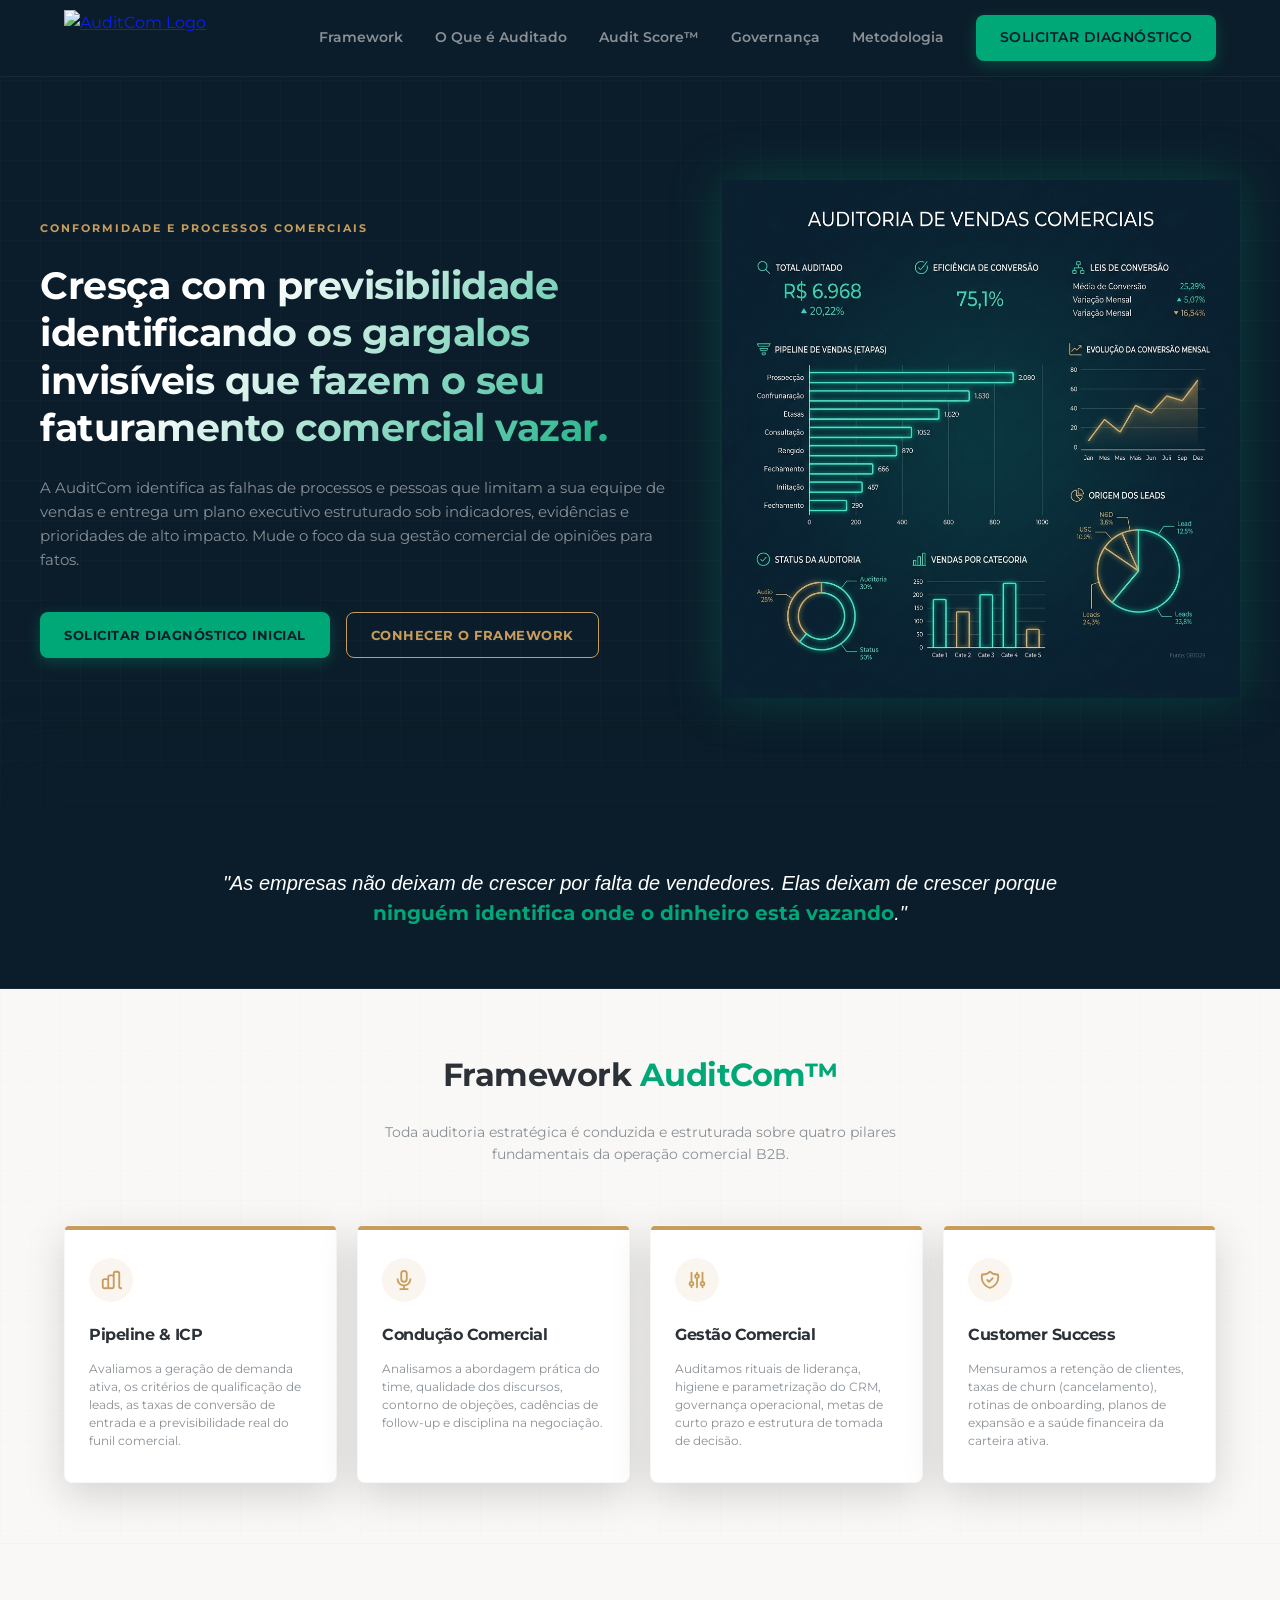
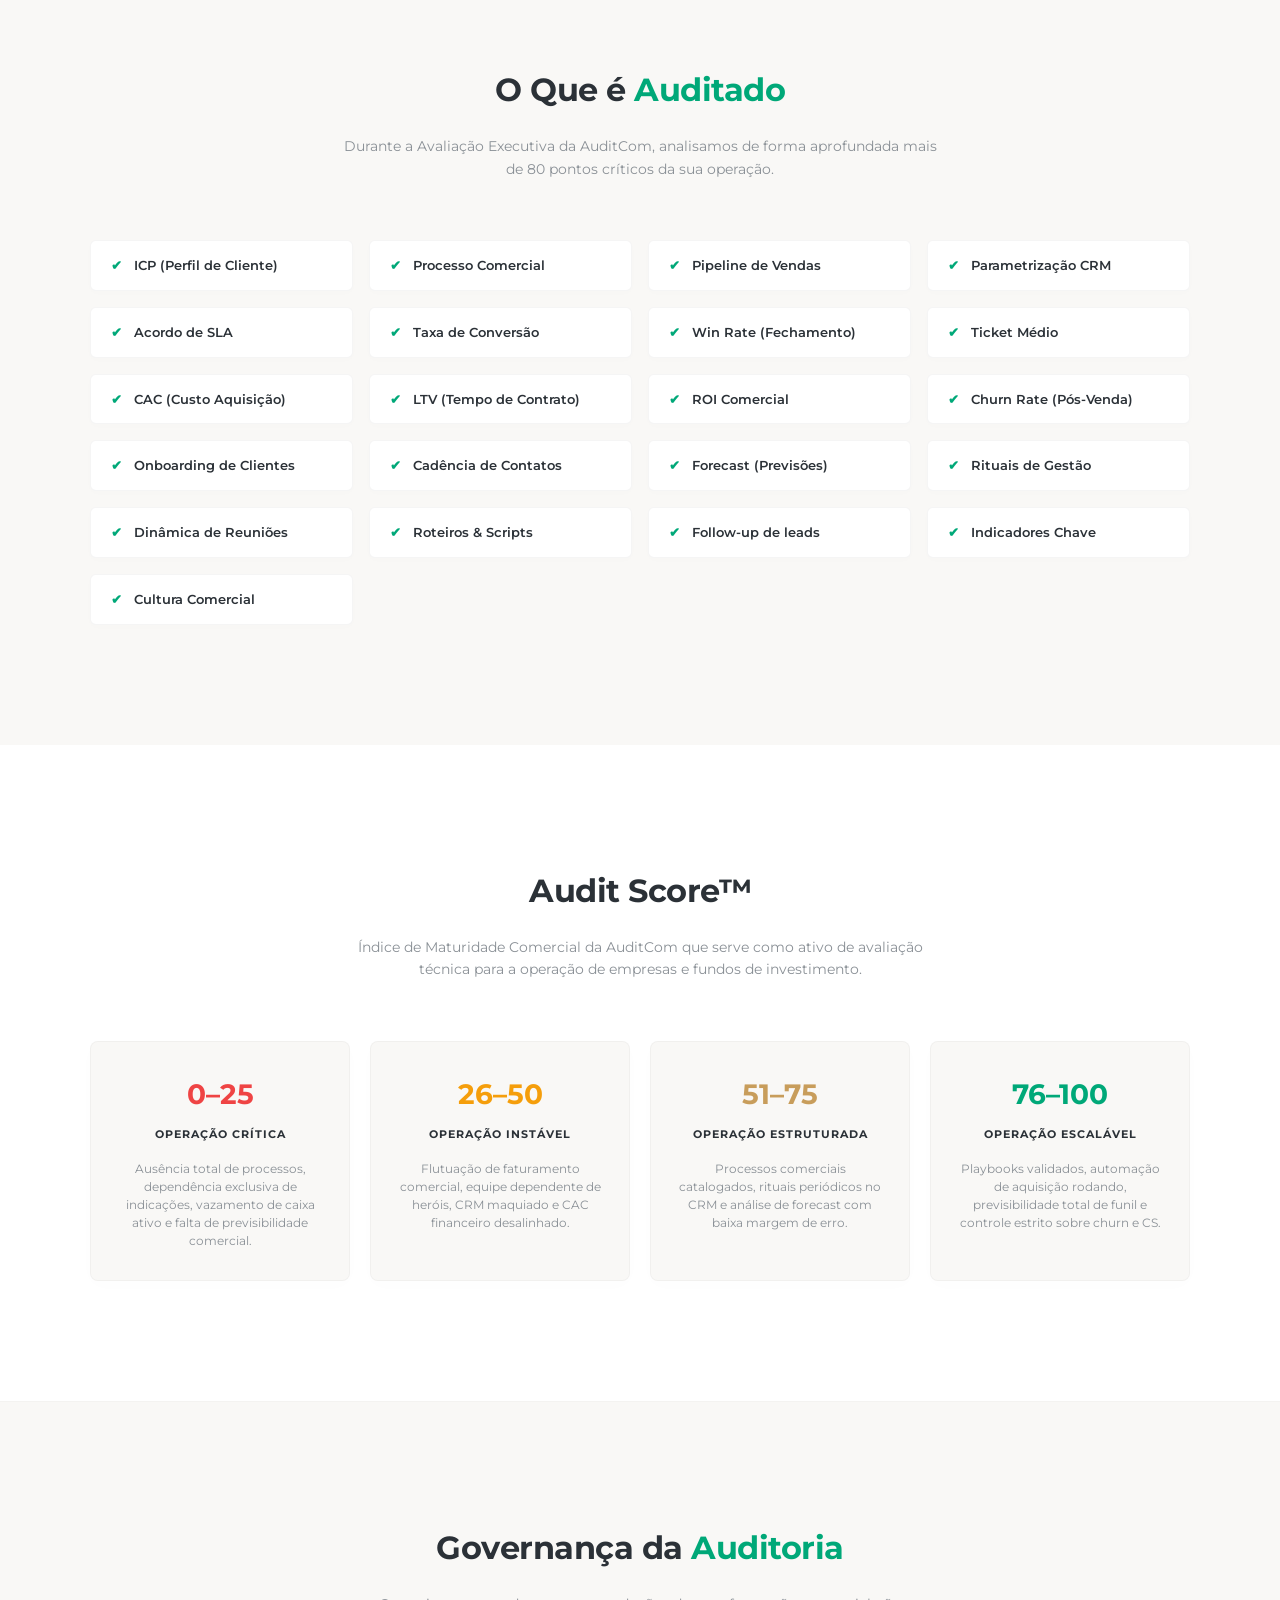
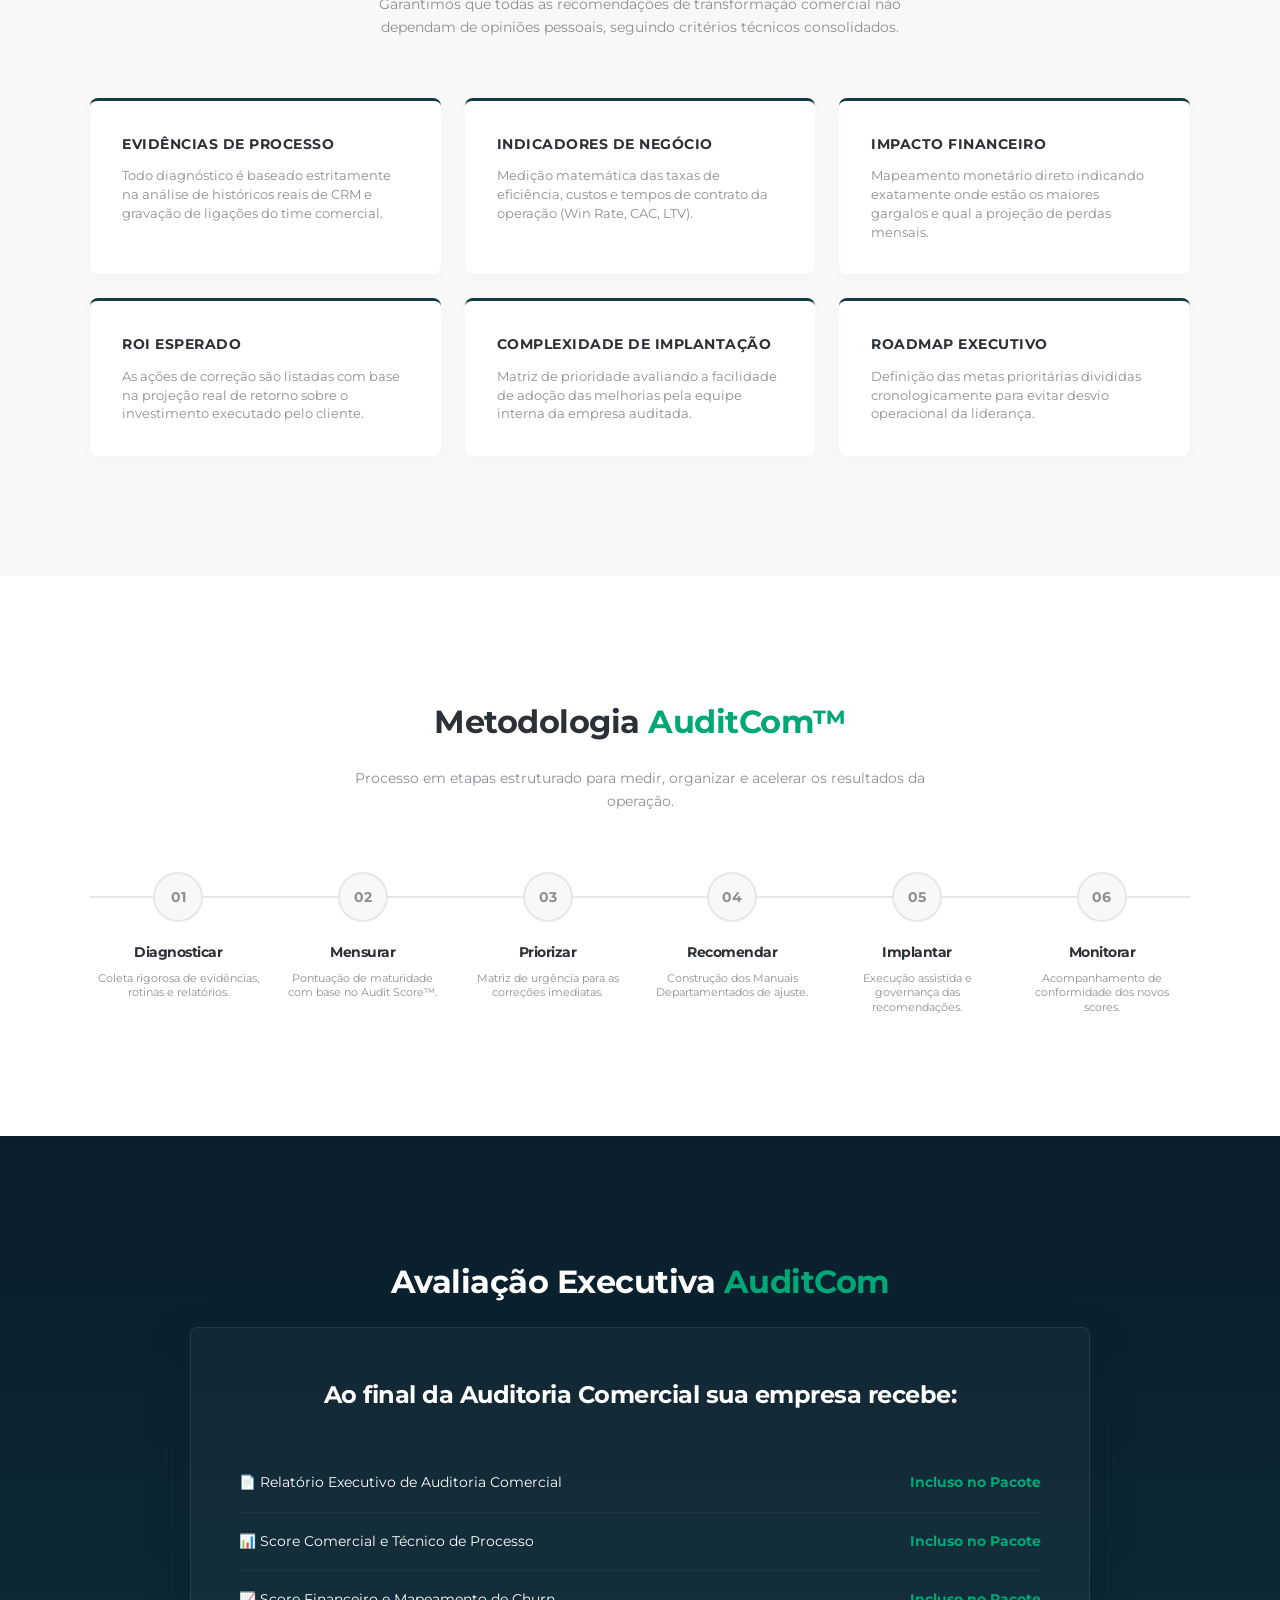
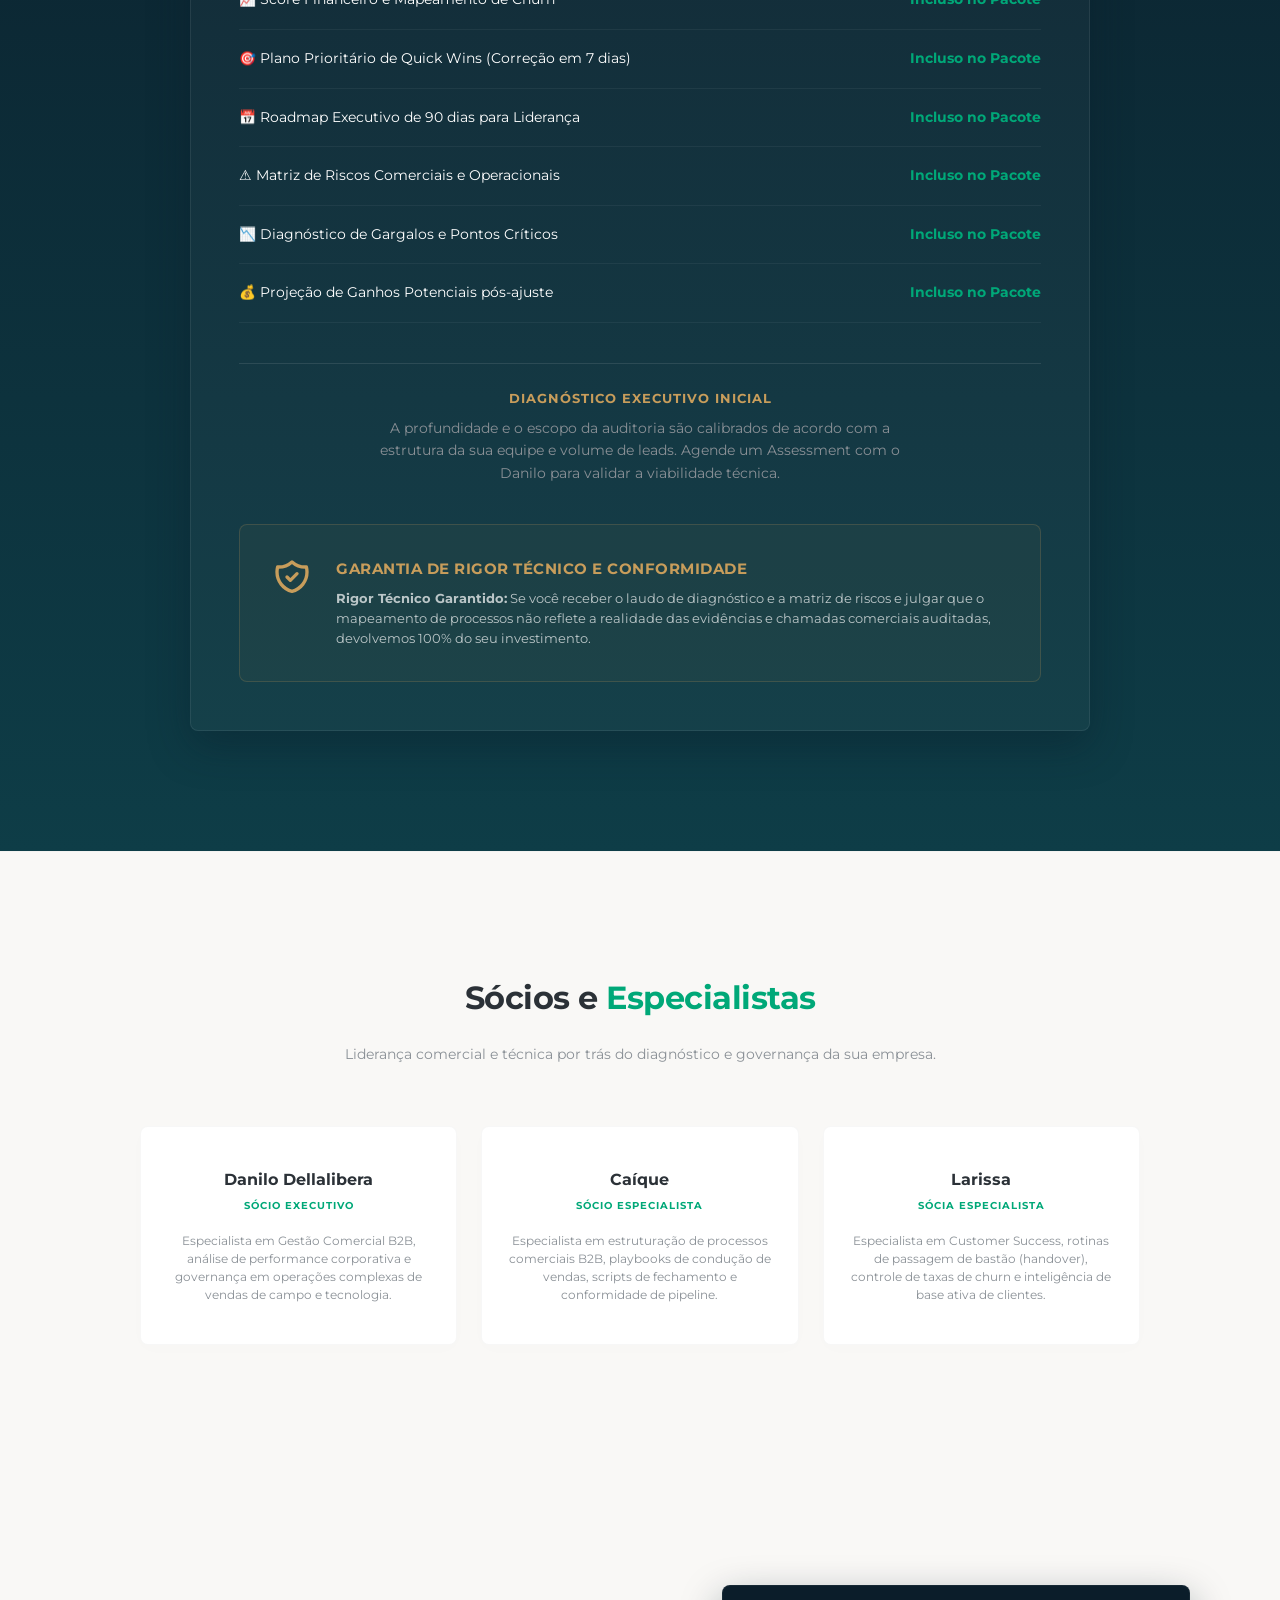
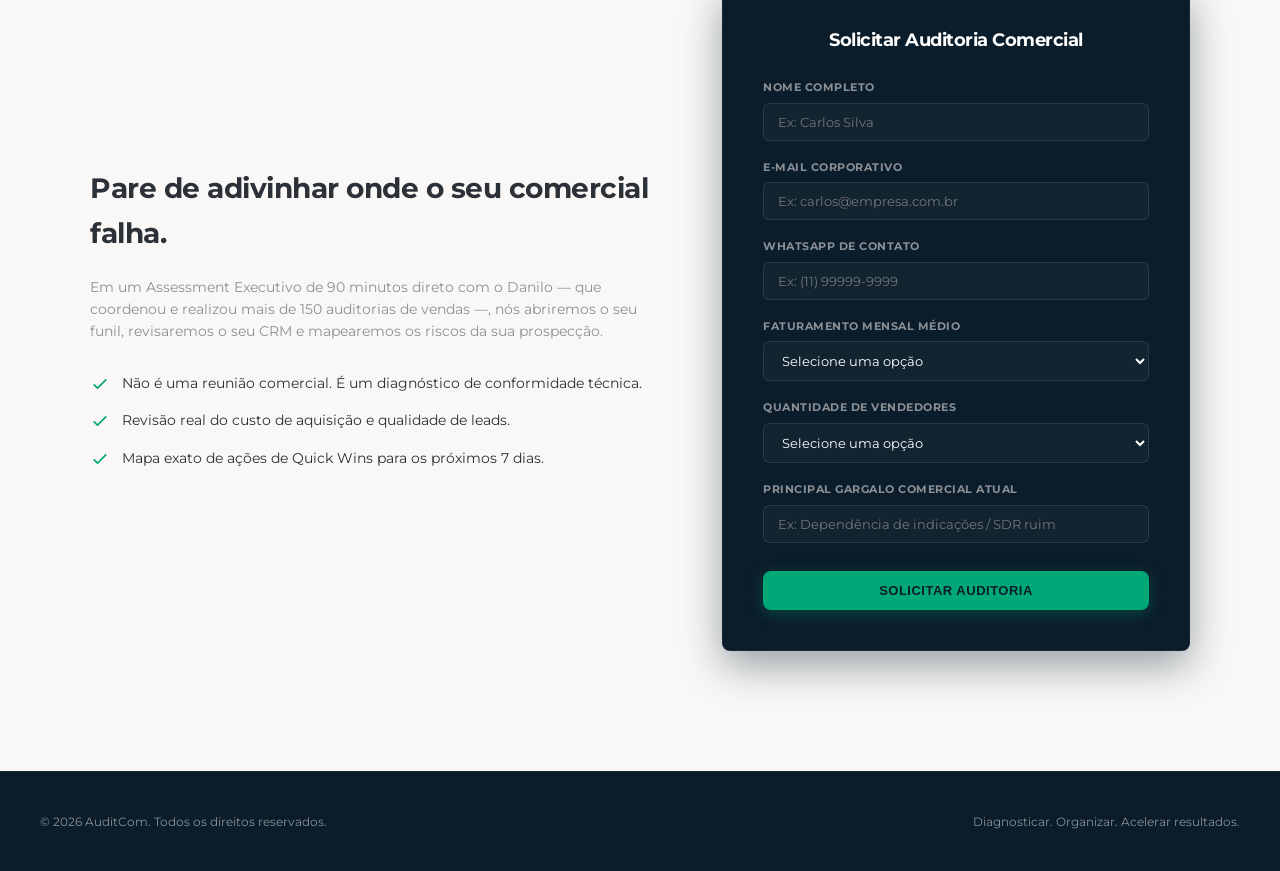
==== commit 3f6f3696: "fix: remove termos de auditoria no hero focando em consequencia" ====
--- a/app/site.html
+++ b/app/site.html
@@ -21,7 +21,7 @@
         <a href="#score">Audit Score™</a>
         <a href="#governanca">Governança</a>
         <a href="#metodologia">Metodologia</a>
-        <a href="#agendar" class="btn btn-primary">Agendar Auditoria</a>
+        <a href="#agendar" class="btn btn-primary">Solicitar Diagnóstico</a>
       </nav>
     </div>
   </header>
@@ -31,10 +31,10 @@
     <div class="hero-grid">
       <div class="hero-content">
         <div class="hero-tag">Conformidade e Processos Comerciais</div>
-        <h1 class="text-gradient">Auditoria Comercial para Empresas que Precisam Crescer com Previsibilidade.</h1>
-        <p>A AuditCom identifica os gargalos que limitam o crescimento da sua operação comercial e entrega um plano executivo baseado em indicadores, evidências e prioridades de alto impacto. Desloque suas decisões de opiniões para fatos.</p>
+        <h1 class="text-gradient">Cresça com previsibilidade identificando os gargalos invisíveis que fazem o seu faturamento comercial vazar.</h1>
+        <p>A AuditCom identifica as falhas de processos e pessoas que limitam a sua equipe de vendas e entrega um plano executivo estruturado sob indicadores, evidências e prioridades de alto impacto. Mude o foco da sua gestão comercial de opiniões para fatos.</p>
         <div style="display: flex; gap: 16px; flex-wrap: wrap;">
-          <a href="#agendar" class="btn btn-primary">Agendar Auditoria Executiva</a>
+          <a href="#agendar" class="btn btn-primary">Solicitar Diagnóstico Inicial</a>
           <a href="#framework" class="btn btn-premium">Conhecer o Framework</a>
         </div>
       </div>
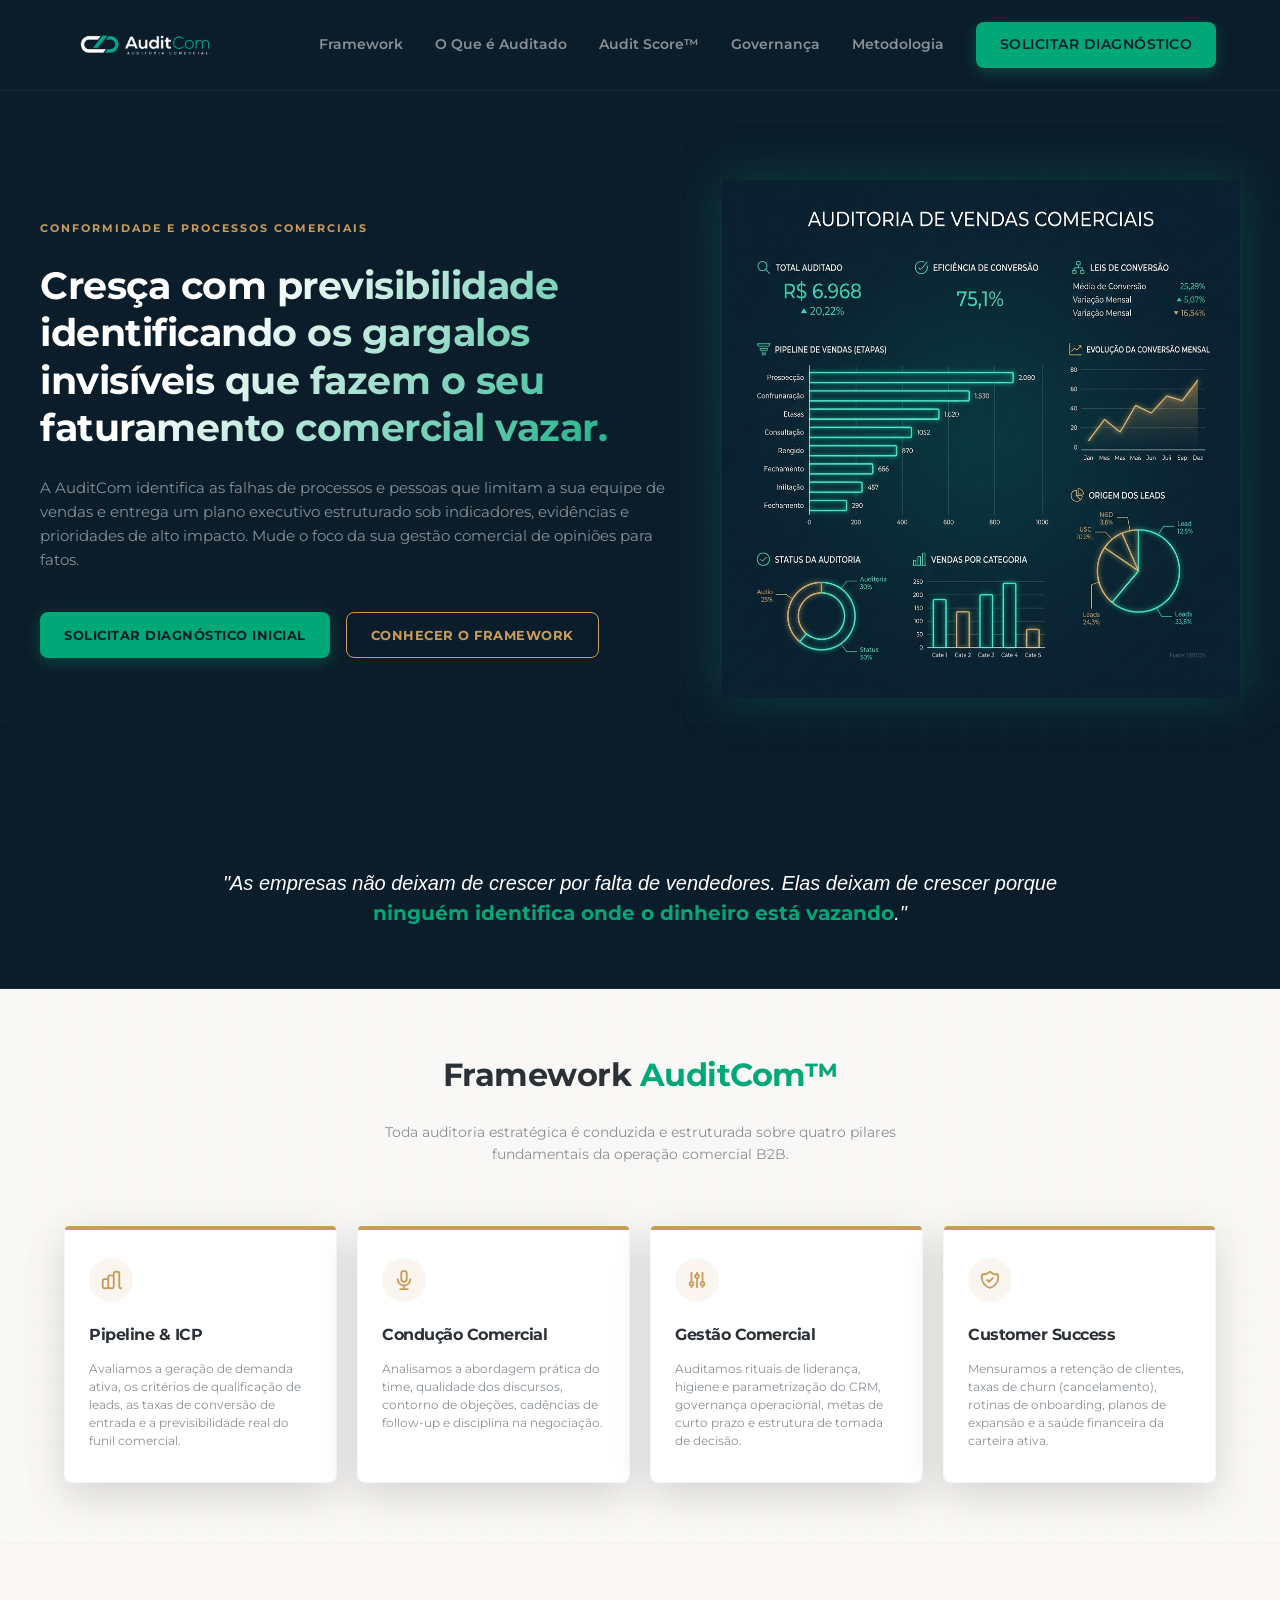
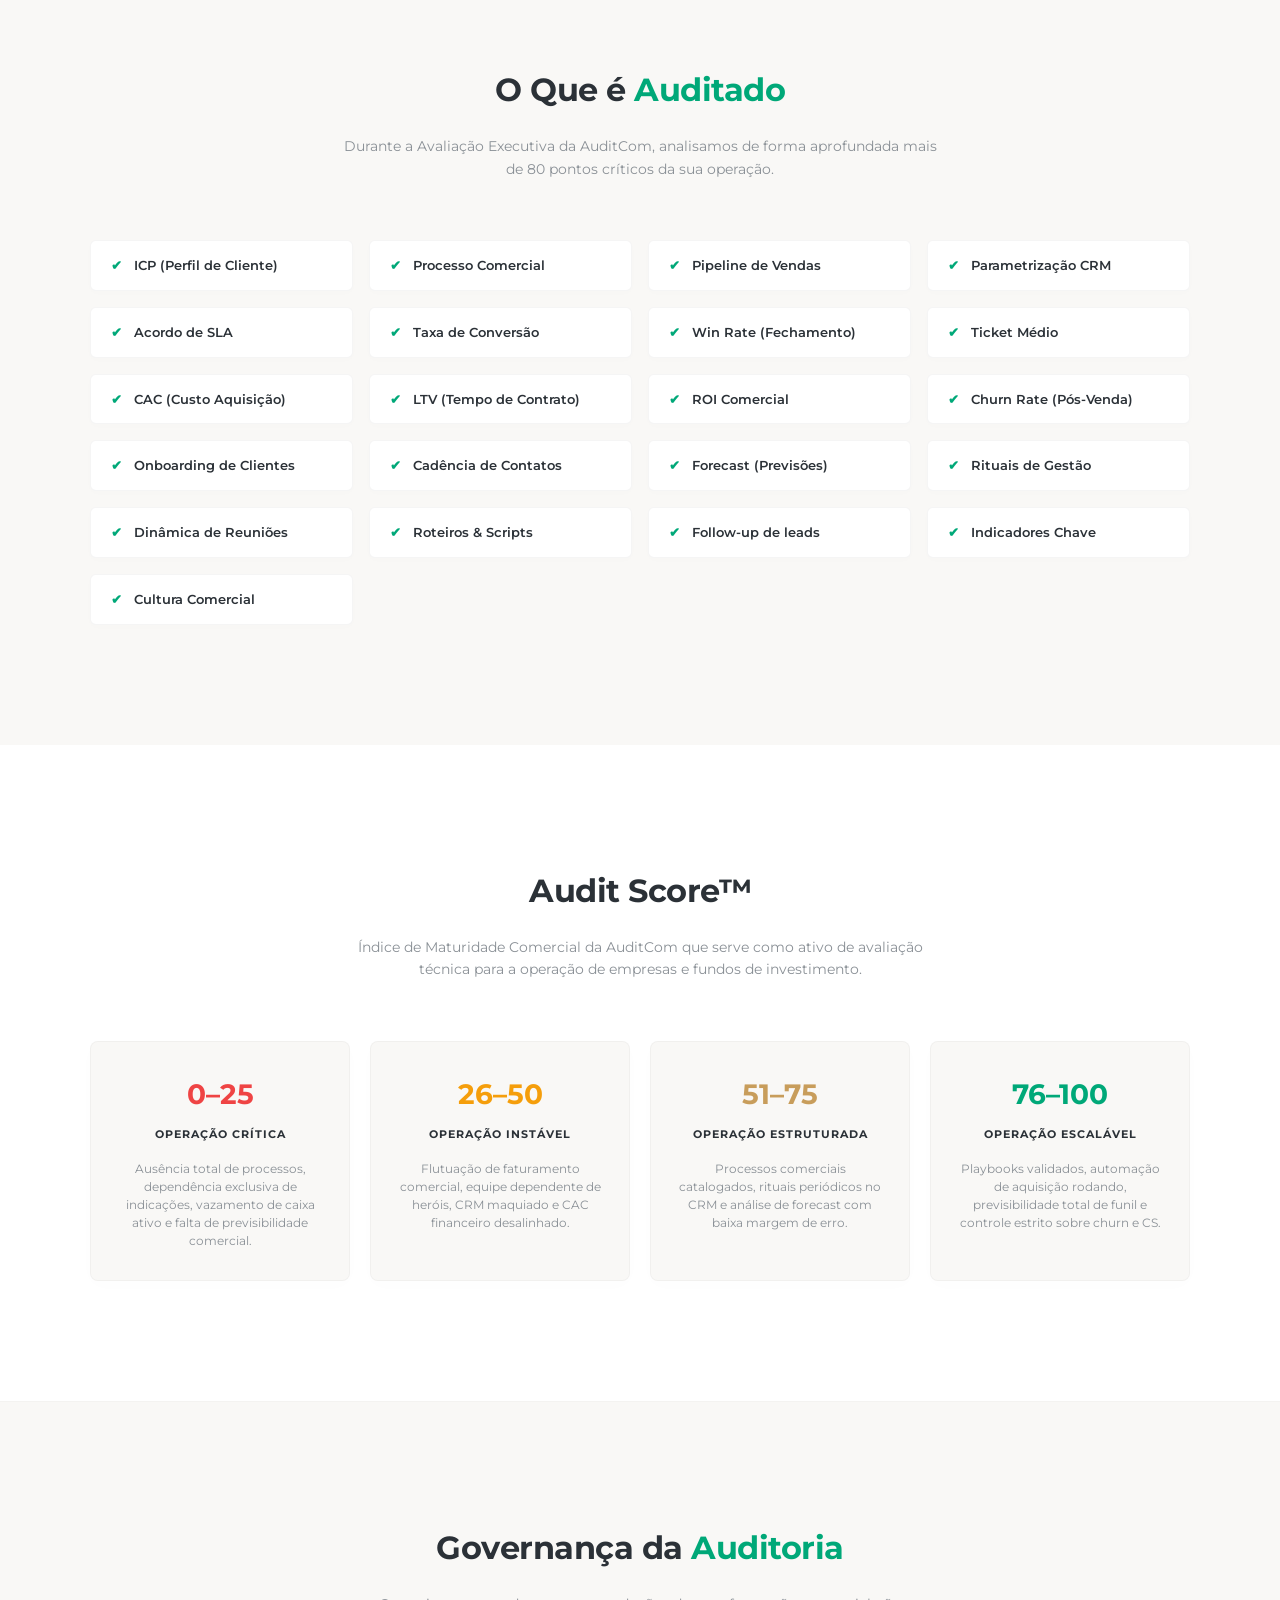
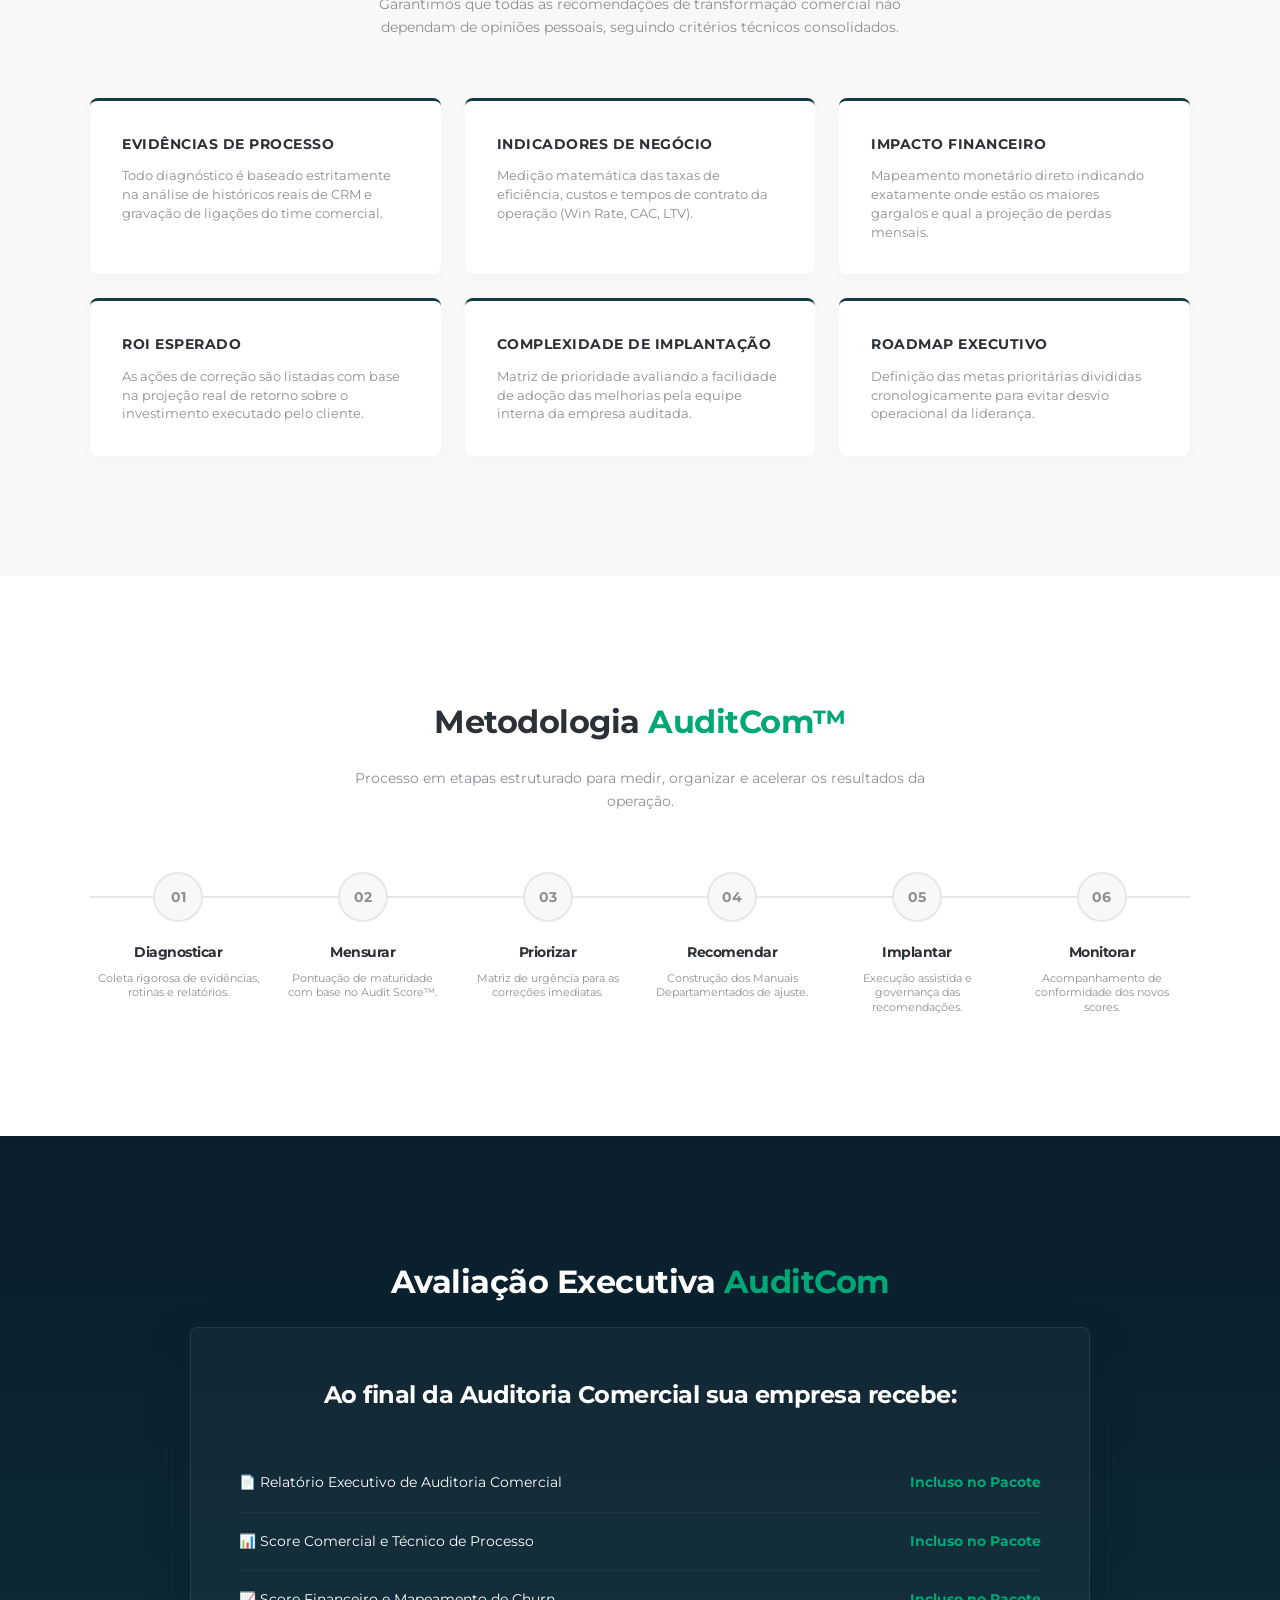
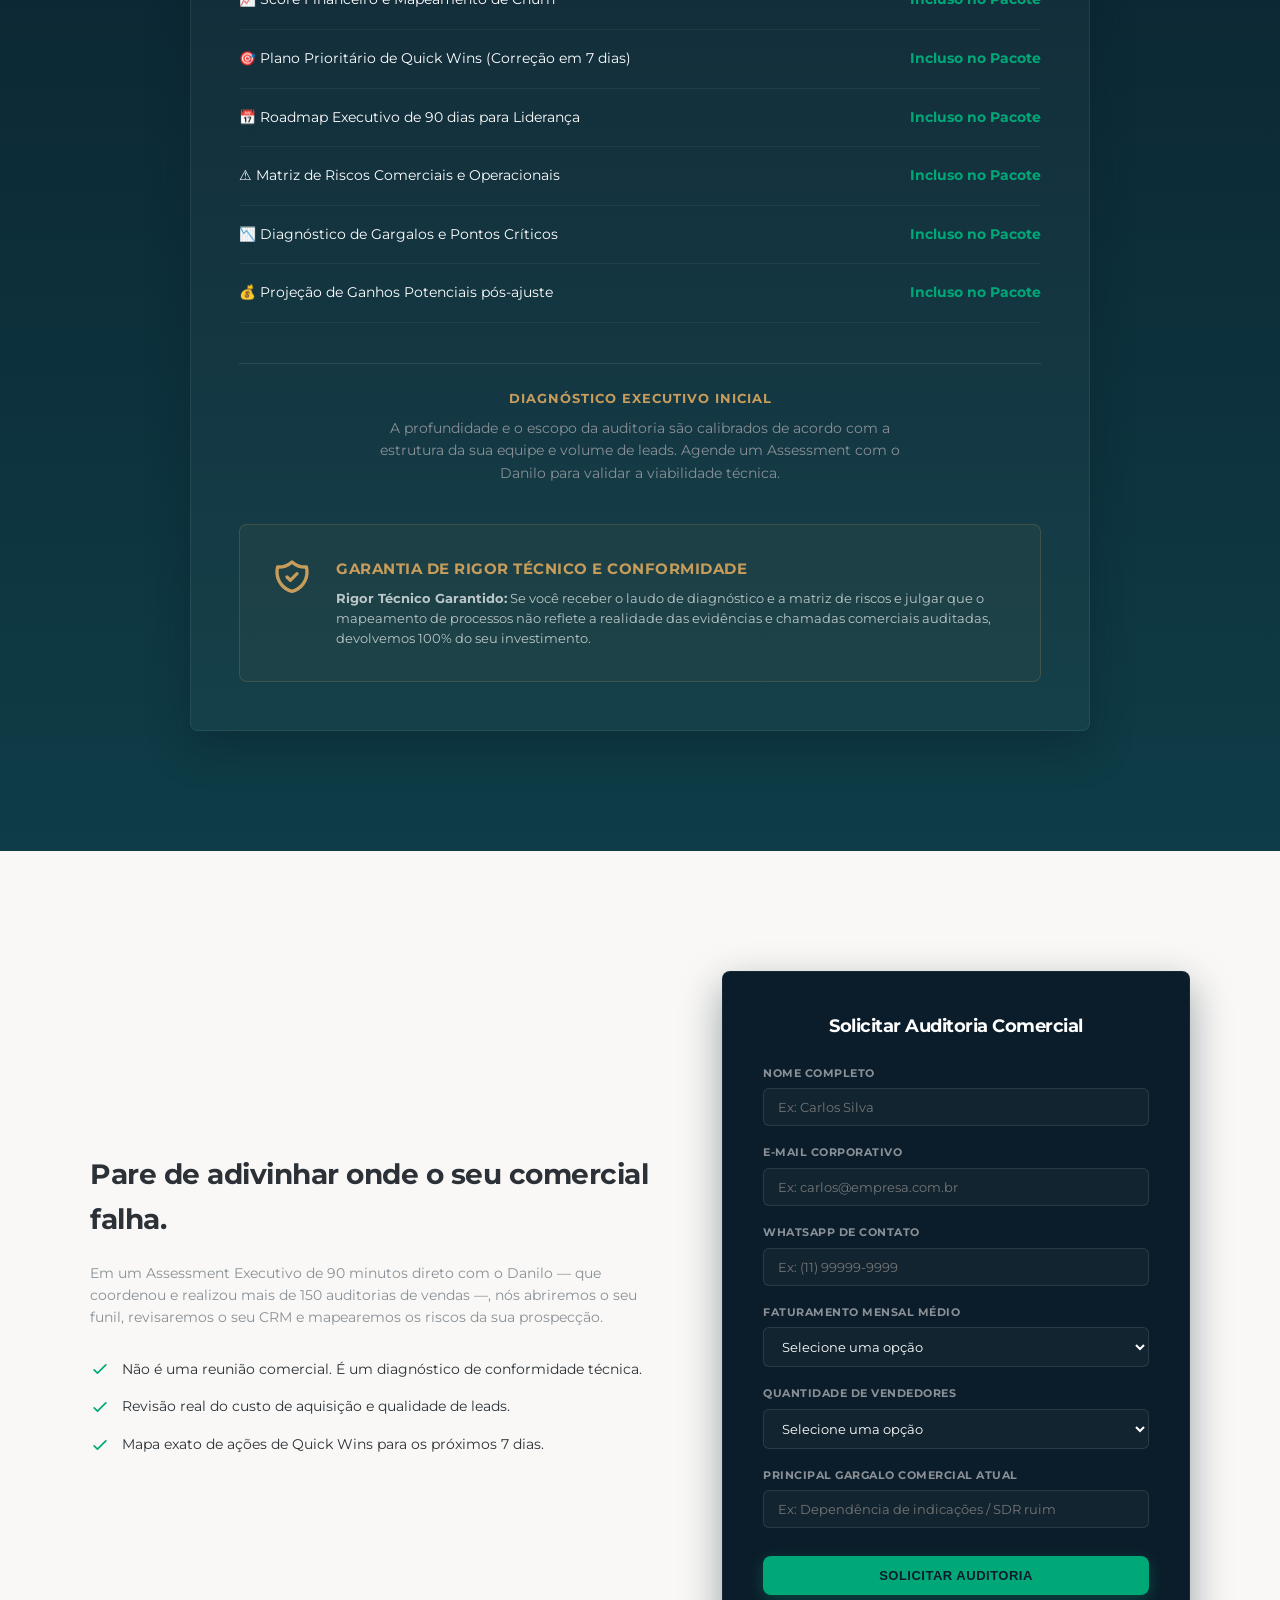
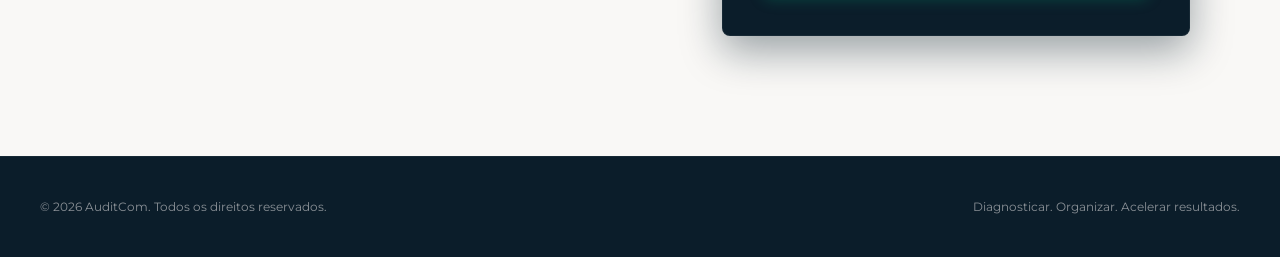
==== commit 6ff4a288: "fix: remove a secao de socios do site" ====
--- a/app/site.html
+++ b/app/site.html
@@ -361,31 +361,6 @@
     </div>
   </section>
 
-  <!-- Seção 8: Equipe Sócios -->
-  <section class="team-section" id="equipe">
-    <h2 class="section-title">Sócios e <span>Especialistas</span></h2>
-    <p class="section-subtitle">Liderança comercial e técnica por trás do diagnóstico e governança da sua empresa.</p>
-    
-    <div class="team-grid">
-      <div class="team-card">
-        <div class="team-name">Danilo Dellalibera</div>
-        <div class="team-role">Sócio Executivo</div>
-        <p class="team-bio">Especialista em Gestão Comercial B2B, análise de performance corporativa e governança em operações complexas de vendas de campo e tecnologia.</p>
-      </div>
-      
-      <div class="team-card">
-        <div class="team-name">Caíque</div>
-        <div class="team-role">Sócio Especialista</div>
-        <p class="team-bio">Especialista em estruturação de processos comerciais B2B, playbooks de condução de vendas, scripts de fechamento e conformidade de pipeline.</p>
-      </div>
-
-      <div class="team-card">
-        <div class="team-name">Larissa</div>
-        <div class="team-role">Sócia Especialista</div>
-        <p class="team-bio">Especialista em Customer Success, rotinas de passagem de bastão (handover), controle de taxas de churn e inteligência de base ativa de clientes.</p>
-      </div>
-    </div>
-  </section>
 
   <!-- Seção 9: Formulário de Conversão -->
   <section class="contact" id="agendar">
--- a/app/site.css
+++ b/app/site.css
@@ -81,10 +81,9 @@
 }
 
 .logo img {
-  height: 56px;
+  height: 70px;
   width: auto;
   display: block;
-  mix-blend-mode: screen; /* Transparência inteligente */
 }
 
 .nav-links {
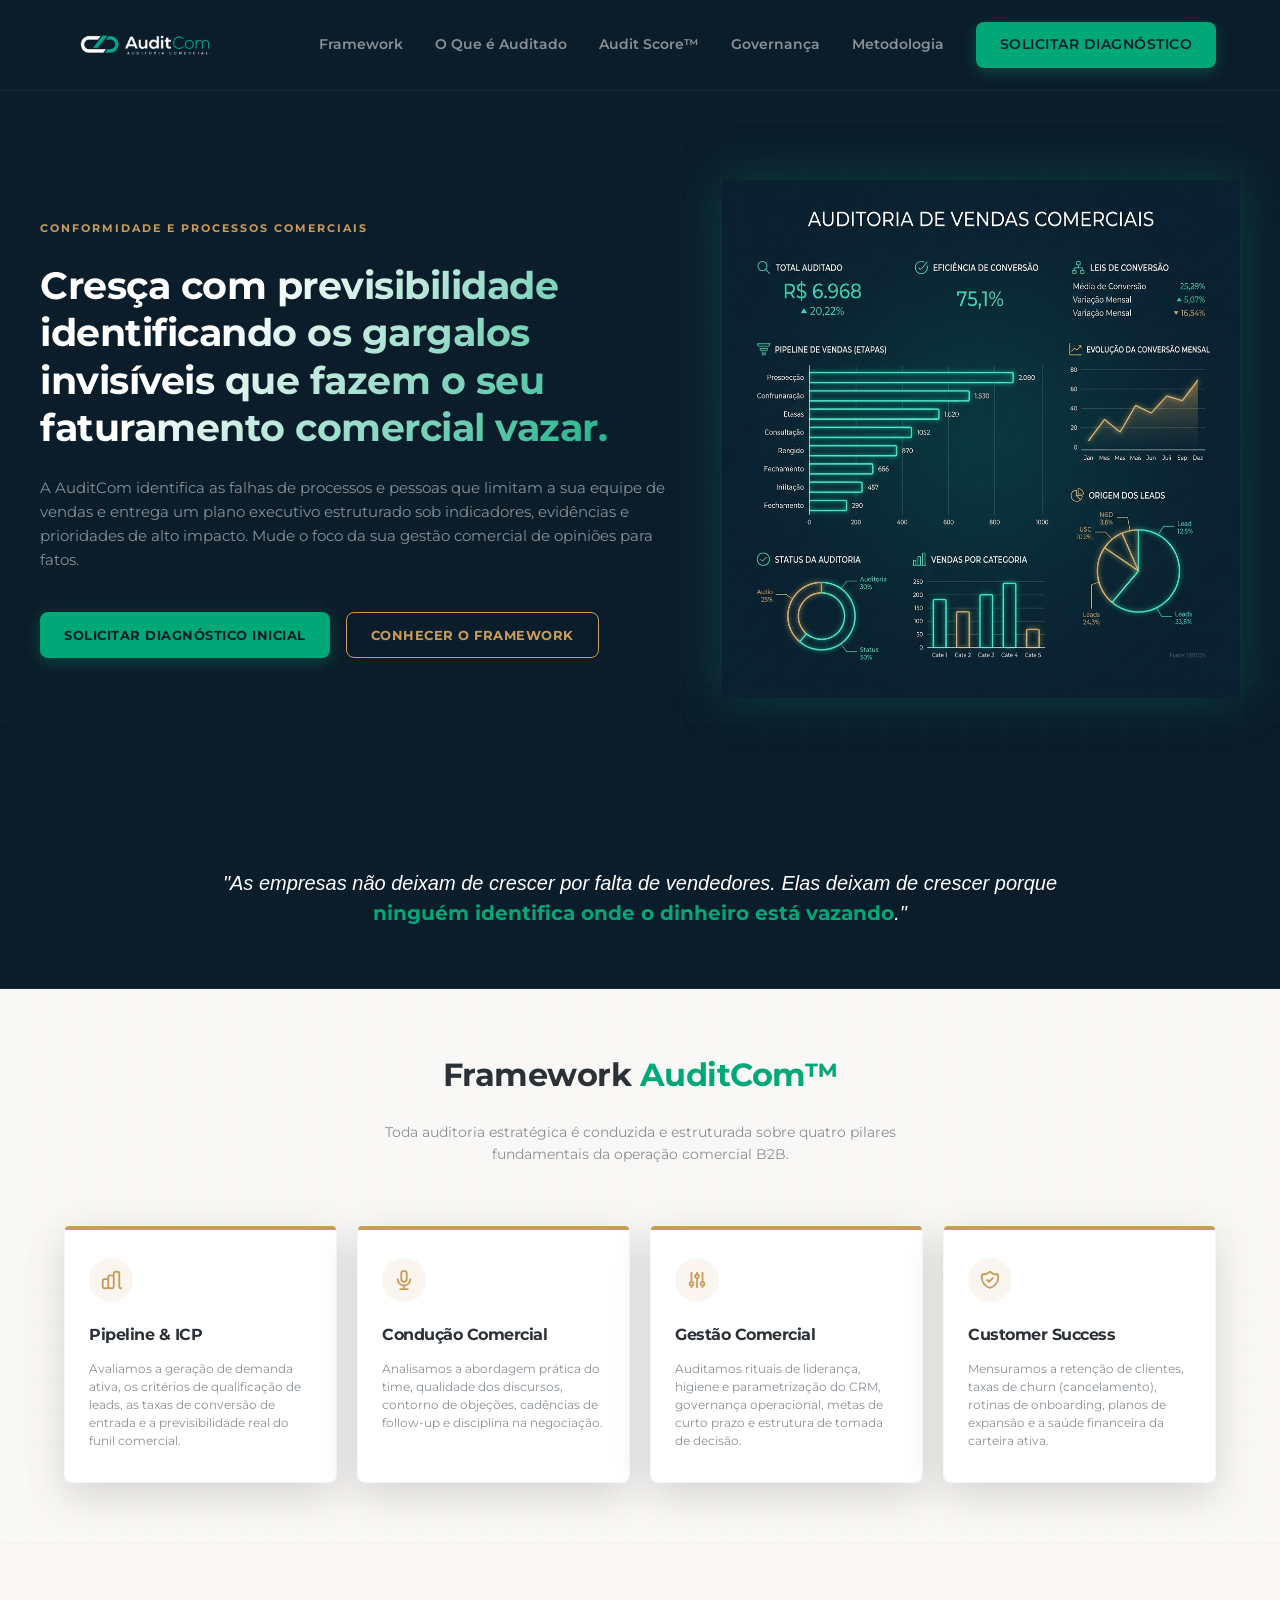
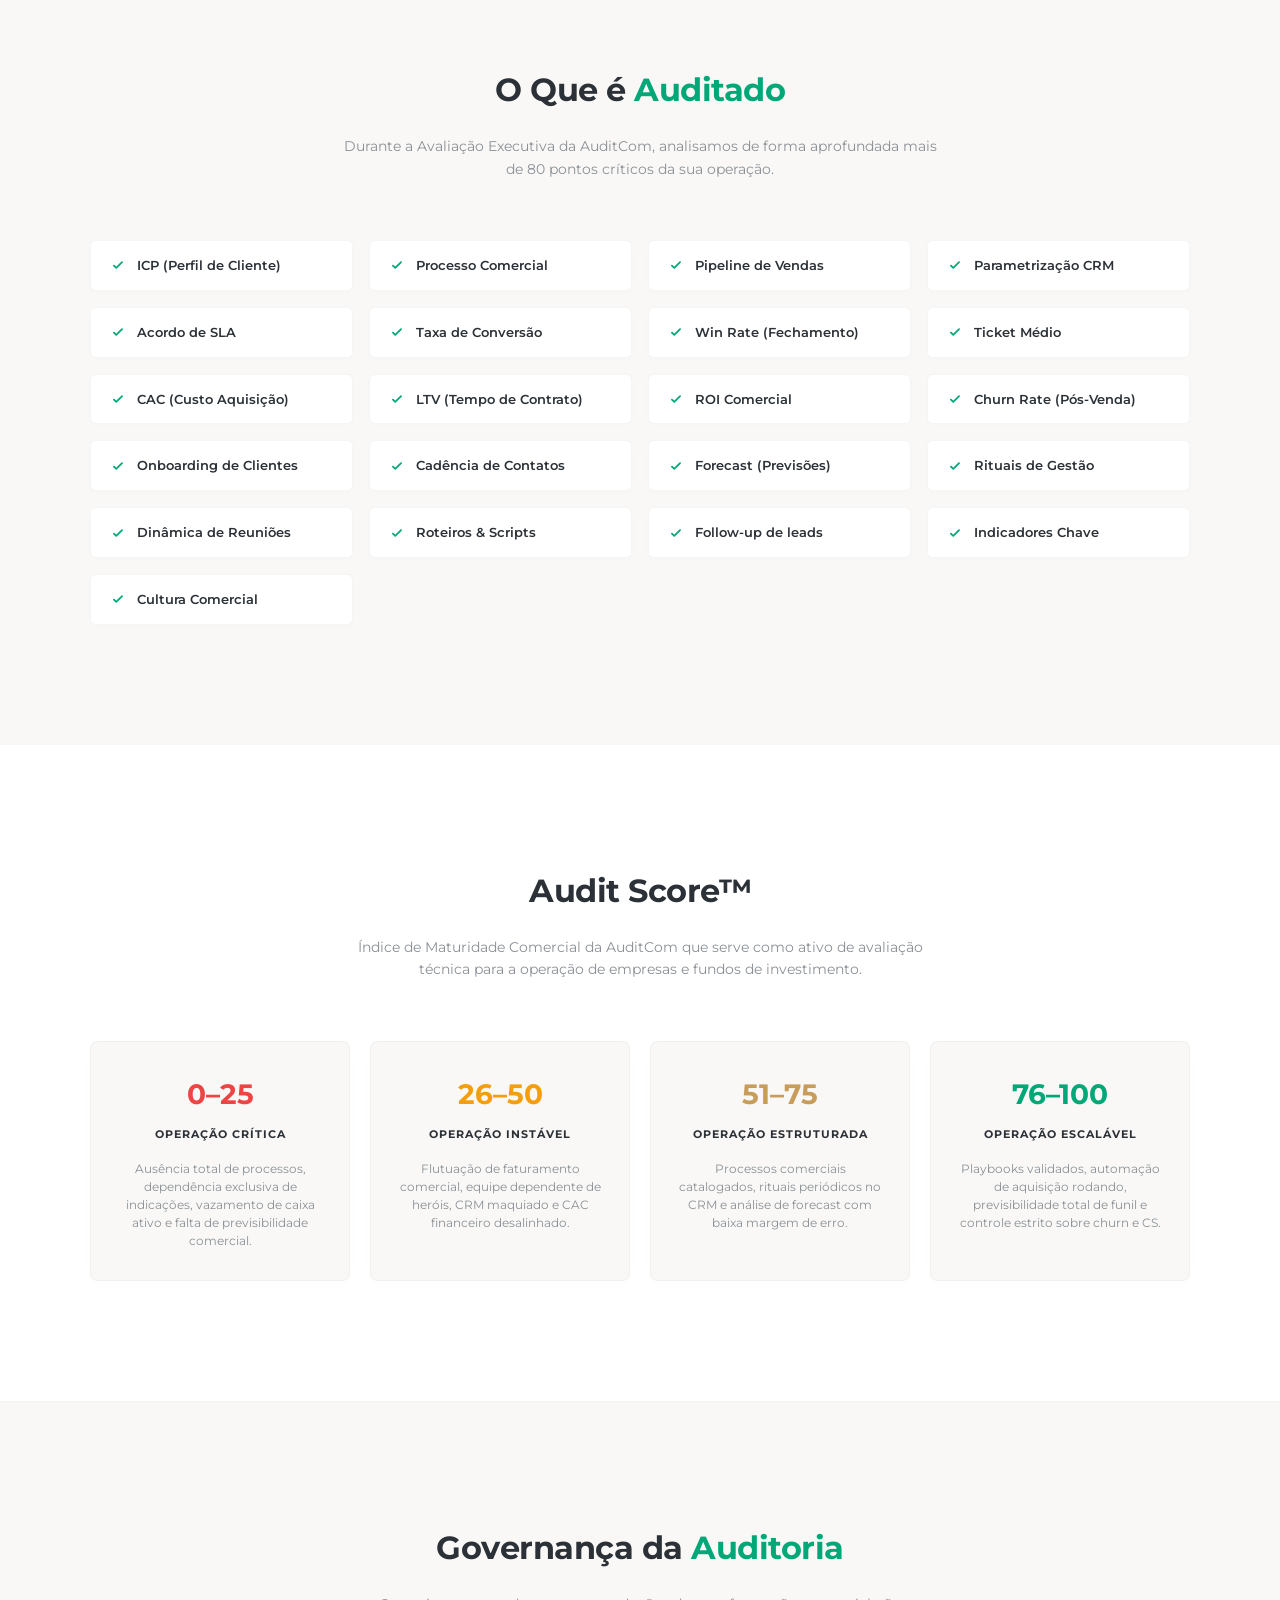
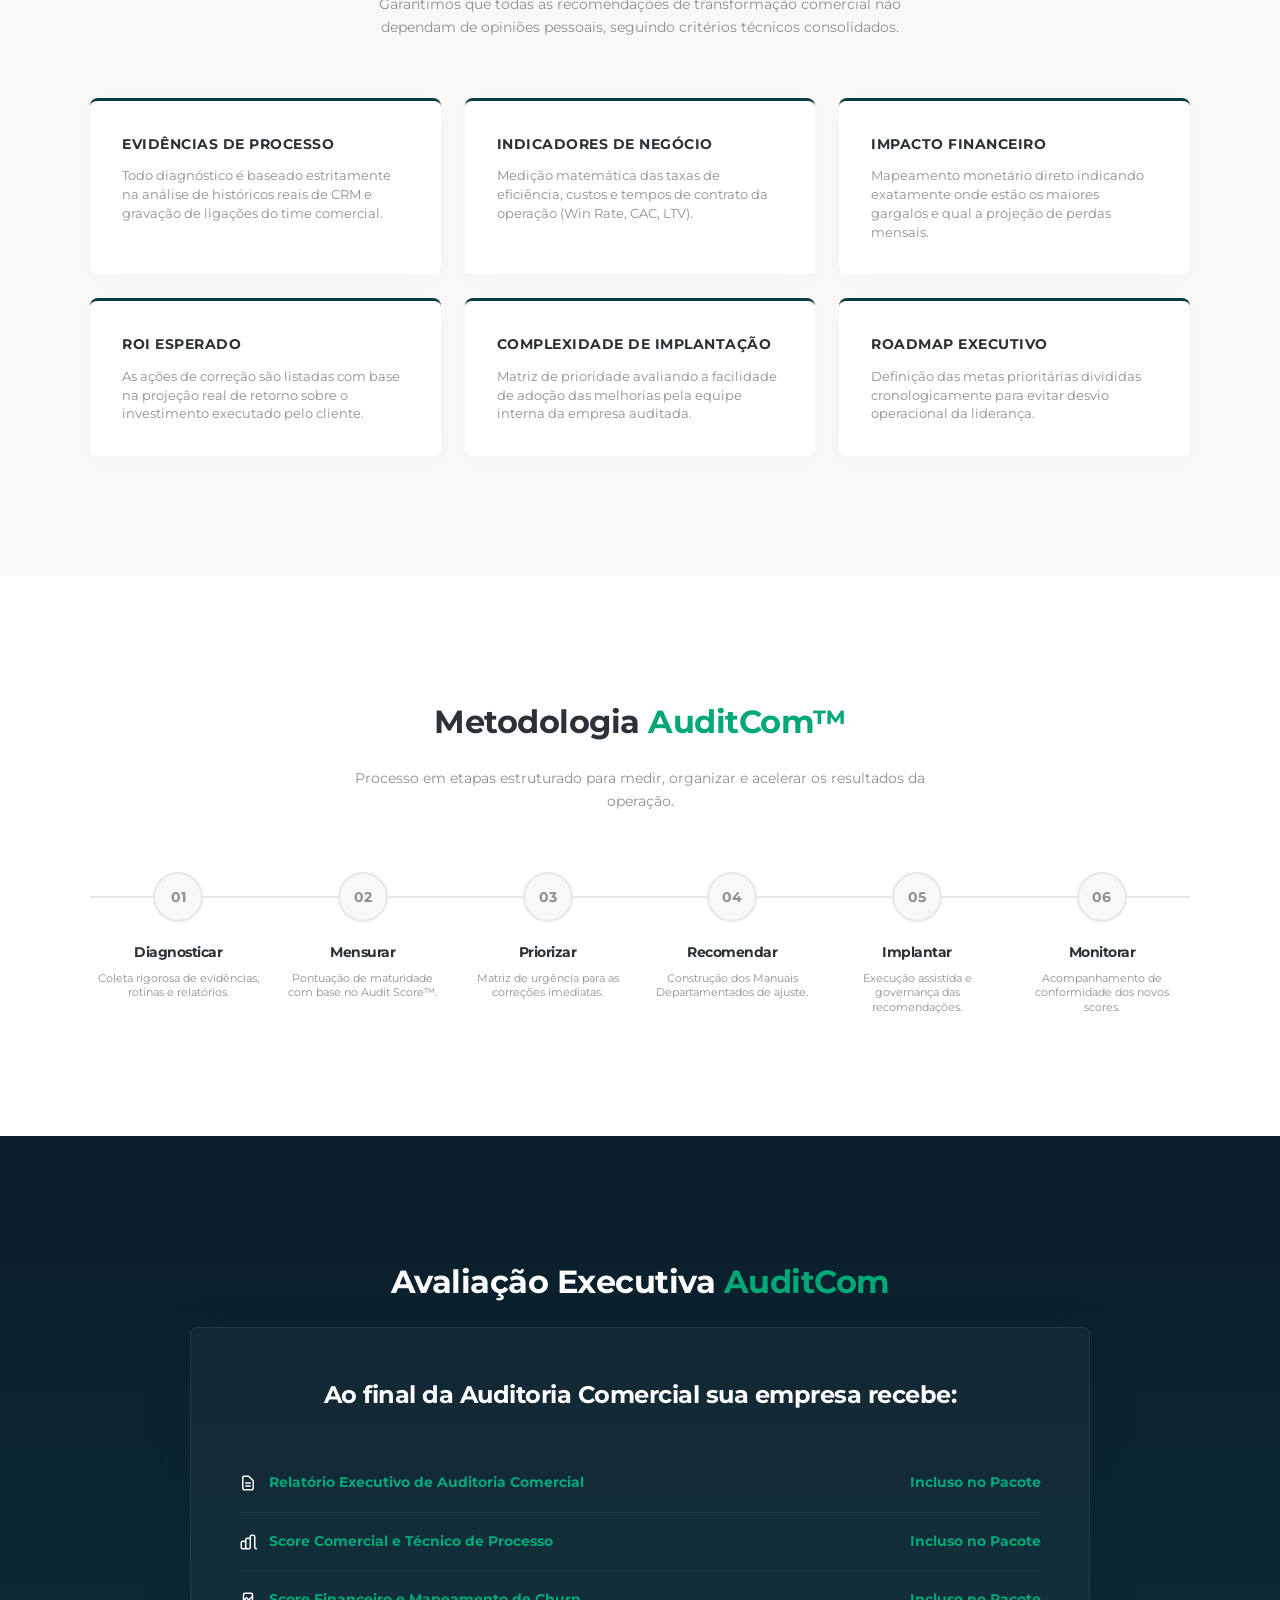
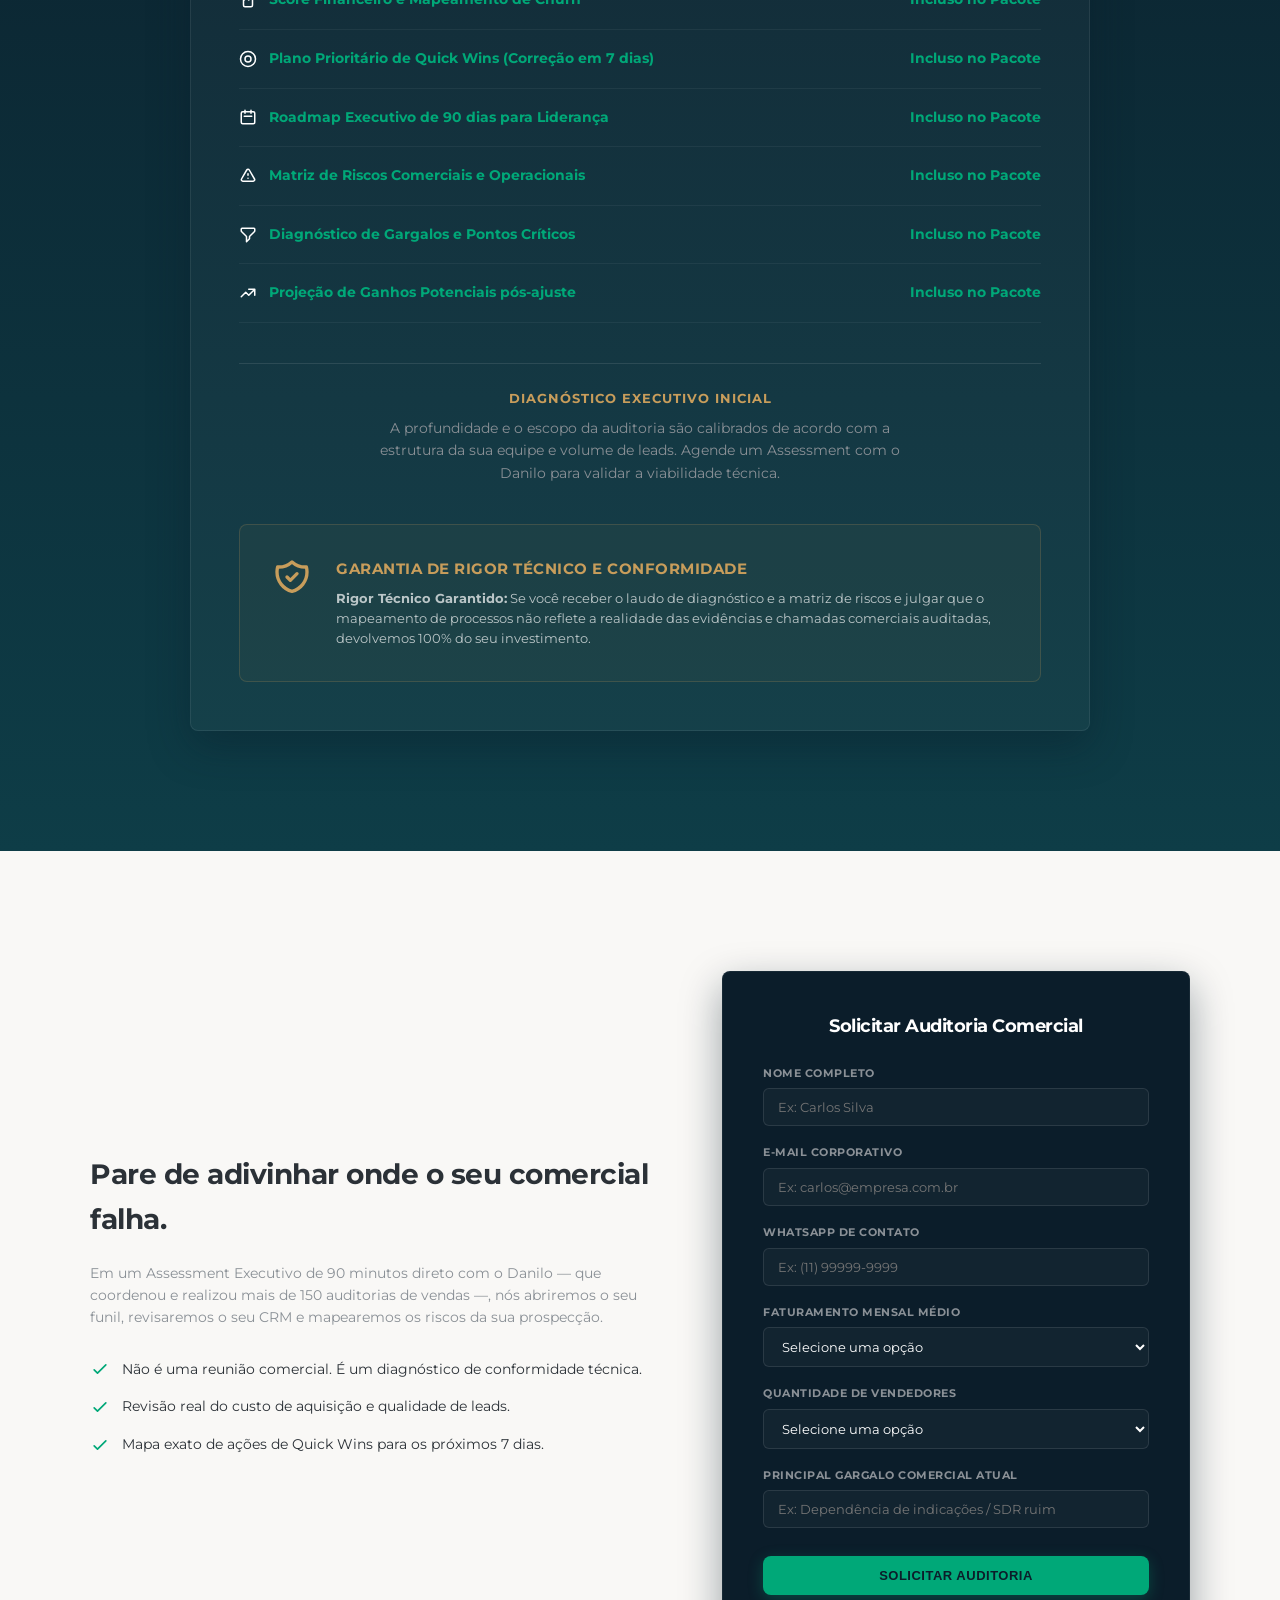
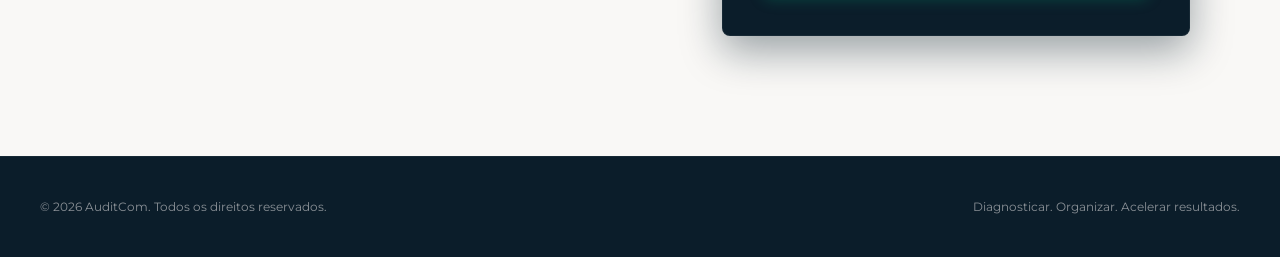
==== commit 5f595353: "style: remove todos os emojis e checklists em texto, inserindo SVGs minimalistas" ====
--- a/app/site.html
+++ b/app/site.html
@@ -108,67 +108,67 @@
     
     <div class="checklist-grid">
       <div class="checklist-item">
-        <span class="checklist-icon">✔</span> ICP (Perfil de Cliente)
-      </div>
-      <div class="checklist-item">
-        <span class="checklist-icon">✔</span> Processo Comercial
-      </div>
-      <div class="checklist-item">
-        <span class="checklist-icon">✔</span> Pipeline de Vendas
-      </div>
-      <div class="checklist-item">
-        <span class="checklist-icon">✔</span> Parametrização CRM
-      </div>
-      <div class="checklist-item">
-        <span class="checklist-icon">✔</span> Acordo de SLA
-      </div>
-      <div class="checklist-item">
-        <span class="checklist-icon">✔</span> Taxa de Conversão
-      </div>
-      <div class="checklist-item">
-        <span class="checklist-icon">✔</span> Win Rate (Fechamento)
-      </div>
-      <div class="checklist-item">
-        <span class="checklist-icon">✔</span> Ticket Médio
-      </div>
-      <div class="checklist-item">
-        <span class="checklist-icon">✔</span> CAC (Custo Aquisição)
-      </div>
-      <div class="checklist-item">
-        <span class="checklist-icon">✔</span> LTV (Tempo de Contrato)
-      </div>
-      <div class="checklist-item">
-        <span class="checklist-icon">✔</span> ROI Comercial
-      </div>
-      <div class="checklist-item">
-        <span class="checklist-icon">✔</span> Churn Rate (Pós-Venda)
-      </div>
-      <div class="checklist-item">
-        <span class="checklist-icon">✔</span> Onboarding de Clientes
-      </div>
-      <div class="checklist-item">
-        <span class="checklist-icon">✔</span> Cadência de Contatos
-      </div>
-      <div class="checklist-item">
-        <span class="checklist-icon">✔</span> Forecast (Previsões)
-      </div>
-      <div class="checklist-item">
-        <span class="checklist-icon">✔</span> Rituais de Gestão
-      </div>
-      <div class="checklist-item">
-        <span class="checklist-icon">✔</span> Dinâmica de Reuniões
-      </div>
-      <div class="checklist-item">
-        <span class="checklist-icon">✔</span> Roteiros & Scripts
-      </div>
-      <div class="checklist-item">
-        <span class="checklist-icon">✔</span> Follow-up de leads
-      </div>
-      <div class="checklist-item">
-        <span class="checklist-icon">✔</span> Indicadores Chave
-      </div>
-      <div class="checklist-item">
-        <span class="checklist-icon">✔</span> Cultura Comercial
+        <span class="checklist-icon"><svg width="14" height="14" fill="none" stroke="currentColor" stroke-width="3" viewBox="0 0 24 24"><path stroke-linecap="round" stroke-linejoin="round" d="M5 13l4 4L19 7"/></svg></span> ICP (Perfil de Cliente)
+      </div>
+      <div class="checklist-item">
+        <span class="checklist-icon"><svg width="14" height="14" fill="none" stroke="currentColor" stroke-width="3" viewBox="0 0 24 24"><path stroke-linecap="round" stroke-linejoin="round" d="M5 13l4 4L19 7"/></svg></span> Processo Comercial
+      </div>
+      <div class="checklist-item">
+        <span class="checklist-icon"><svg width="14" height="14" fill="none" stroke="currentColor" stroke-width="3" viewBox="0 0 24 24"><path stroke-linecap="round" stroke-linejoin="round" d="M5 13l4 4L19 7"/></svg></span> Pipeline de Vendas
+      </div>
+      <div class="checklist-item">
+        <span class="checklist-icon"><svg width="14" height="14" fill="none" stroke="currentColor" stroke-width="3" viewBox="0 0 24 24"><path stroke-linecap="round" stroke-linejoin="round" d="M5 13l4 4L19 7"/></svg></span> Parametrização CRM
+      </div>
+      <div class="checklist-item">
+        <span class="checklist-icon"><svg width="14" height="14" fill="none" stroke="currentColor" stroke-width="3" viewBox="0 0 24 24"><path stroke-linecap="round" stroke-linejoin="round" d="M5 13l4 4L19 7"/></svg></span> Acordo de SLA
+      </div>
+      <div class="checklist-item">
+        <span class="checklist-icon"><svg width="14" height="14" fill="none" stroke="currentColor" stroke-width="3" viewBox="0 0 24 24"><path stroke-linecap="round" stroke-linejoin="round" d="M5 13l4 4L19 7"/></svg></span> Taxa de Conversão
+      </div>
+      <div class="checklist-item">
+        <span class="checklist-icon"><svg width="14" height="14" fill="none" stroke="currentColor" stroke-width="3" viewBox="0 0 24 24"><path stroke-linecap="round" stroke-linejoin="round" d="M5 13l4 4L19 7"/></svg></span> Win Rate (Fechamento)
+      </div>
+      <div class="checklist-item">
+        <span class="checklist-icon"><svg width="14" height="14" fill="none" stroke="currentColor" stroke-width="3" viewBox="0 0 24 24"><path stroke-linecap="round" stroke-linejoin="round" d="M5 13l4 4L19 7"/></svg></span> Ticket Médio
+      </div>
+      <div class="checklist-item">
+        <span class="checklist-icon"><svg width="14" height="14" fill="none" stroke="currentColor" stroke-width="3" viewBox="0 0 24 24"><path stroke-linecap="round" stroke-linejoin="round" d="M5 13l4 4L19 7"/></svg></span> CAC (Custo Aquisição)
+      </div>
+      <div class="checklist-item">
+        <span class="checklist-icon"><svg width="14" height="14" fill="none" stroke="currentColor" stroke-width="3" viewBox="0 0 24 24"><path stroke-linecap="round" stroke-linejoin="round" d="M5 13l4 4L19 7"/></svg></span> LTV (Tempo de Contrato)
+      </div>
+      <div class="checklist-item">
+        <span class="checklist-icon"><svg width="14" height="14" fill="none" stroke="currentColor" stroke-width="3" viewBox="0 0 24 24"><path stroke-linecap="round" stroke-linejoin="round" d="M5 13l4 4L19 7"/></svg></span> ROI Comercial
+      </div>
+      <div class="checklist-item">
+        <span class="checklist-icon"><svg width="14" height="14" fill="none" stroke="currentColor" stroke-width="3" viewBox="0 0 24 24"><path stroke-linecap="round" stroke-linejoin="round" d="M5 13l4 4L19 7"/></svg></span> Churn Rate (Pós-Venda)
+      </div>
+      <div class="checklist-item">
+        <span class="checklist-icon"><svg width="14" height="14" fill="none" stroke="currentColor" stroke-width="3" viewBox="0 0 24 24"><path stroke-linecap="round" stroke-linejoin="round" d="M5 13l4 4L19 7"/></svg></span> Onboarding de Clientes
+      </div>
+      <div class="checklist-item">
+        <span class="checklist-icon"><svg width="14" height="14" fill="none" stroke="currentColor" stroke-width="3" viewBox="0 0 24 24"><path stroke-linecap="round" stroke-linejoin="round" d="M5 13l4 4L19 7"/></svg></span> Cadência de Contatos
+      </div>
+      <div class="checklist-item">
+        <span class="checklist-icon"><svg width="14" height="14" fill="none" stroke="currentColor" stroke-width="3" viewBox="0 0 24 24"><path stroke-linecap="round" stroke-linejoin="round" d="M5 13l4 4L19 7"/></svg></span> Forecast (Previsões)
+      </div>
+      <div class="checklist-item">
+        <span class="checklist-icon"><svg width="14" height="14" fill="none" stroke="currentColor" stroke-width="3" viewBox="0 0 24 24"><path stroke-linecap="round" stroke-linejoin="round" d="M5 13l4 4L19 7"/></svg></span> Rituais de Gestão
+      </div>
+      <div class="checklist-item">
+        <span class="checklist-icon"><svg width="14" height="14" fill="none" stroke="currentColor" stroke-width="3" viewBox="0 0 24 24"><path stroke-linecap="round" stroke-linejoin="round" d="M5 13l4 4L19 7"/></svg></span> Dinâmica de Reuniões
+      </div>
+      <div class="checklist-item">
+        <span class="checklist-icon"><svg width="14" height="14" fill="none" stroke="currentColor" stroke-width="3" viewBox="0 0 24 24"><path stroke-linecap="round" stroke-linejoin="round" d="M5 13l4 4L19 7"/></svg></span> Roteiros & Scripts
+      </div>
+      <div class="checklist-item">
+        <span class="checklist-icon"><svg width="14" height="14" fill="none" stroke="currentColor" stroke-width="3" viewBox="0 0 24 24"><path stroke-linecap="round" stroke-linejoin="round" d="M5 13l4 4L19 7"/></svg></span> Follow-up de leads
+      </div>
+      <div class="checklist-item">
+        <span class="checklist-icon"><svg width="14" height="14" fill="none" stroke="currentColor" stroke-width="3" viewBox="0 0 24 24"><path stroke-linecap="round" stroke-linejoin="round" d="M5 13l4 4L19 7"/></svg></span> Indicadores Chave
+      </div>
+      <div class="checklist-item">
+        <span class="checklist-icon"><svg width="14" height="14" fill="none" stroke="currentColor" stroke-width="3" viewBox="0 0 24 24"><path stroke-linecap="round" stroke-linejoin="round" d="M5 13l4 4L19 7"/></svg></span> Cultura Comercial
       </div>
     </div>
   </section>
@@ -310,35 +310,75 @@
       </div>
       <div class="offer-items">
         <div class="offer-item">
-          <span>📄 Relatório Executivo de Auditoria Comercial</span>
-          <span>Incluso no Pacote</span>
-        </div>
-        <div class="offer-item">
-          <span>📊 Score Comercial e Técnico de Processo</span>
-          <span>Incluso no Pacote</span>
-        </div>
-        <div class="offer-item">
-          <span>📈 Score Financeiro e Mapeamento de Churn</span>
-          <span>Incluso no Pacote</span>
-        </div>
-        <div class="offer-item">
-          <span>🎯 Plano Prioritário de Quick Wins (Correção em 7 dias)</span>
-          <span>Incluso no Pacote</span>
-        </div>
-        <div class="offer-item">
-          <span>📅 Roadmap Executivo de 90 dias para Liderança</span>
-          <span>Incluso no Pacote</span>
-        </div>
-        <div class="offer-item">
-          <span>⚠ Matriz de Riscos Comerciais e Operacionais</span>
-          <span>Incluso no Pacote</span>
-        </div>
-        <div class="offer-item">
-          <span>📉 Diagnóstico de Gargalos e Pontos Críticos</span>
-          <span>Incluso no Pacote</span>
-        </div>
-        <div class="offer-item">
-          <span>💰 Projeção de Ganhos Potenciais pós-ajuste</span>
+          <div class="offer-item-content">
+            <span class="offer-item-icon">
+              <svg width="18" height="18" fill="none" stroke="currentColor" stroke-width="2" viewBox="0 0 24 24"><path stroke-linecap="round" stroke-linejoin="round" d="M9 12h6m-6 4h6m2 5H7a2 2 0 01-2-2V5a2 2 0 012-2h5.586a1 1 0 01.707.293l5.414 5.414a1 1 0 01.293.707V19a2 2 0 01-2 2z"/></svg>
+            </span>
+            <span>Relatório Executivo de Auditoria Comercial</span>
+          </div>
+          <span>Incluso no Pacote</span>
+        </div>
+        <div class="offer-item">
+          <div class="offer-item-content">
+            <span class="offer-item-icon">
+              <svg width="18" height="18" fill="none" stroke="currentColor" stroke-width="2" viewBox="0 0 24 24"><path stroke-linecap="round" stroke-linejoin="round" d="M9 19v-6a2 2 0 00-2-2H5a2 2 0 00-2 2v6a2 2 0 002 2h2a2 2 0 002-2m0 0V9a2 2 0 012-2h2a2 2 0 012 2v10m-6 0a2 2 0 002 2h2a2 2 0 002-2m0 0V5a2 2 0 012-2h2a2 2 0 012 2v14a2 2 0 002 2h2a2 2 0 002-2"/></svg>
+            </span>
+            <span>Score Comercial e Técnico de Processo</span>
+          </div>
+          <span>Incluso no Pacote</span>
+        </div>
+        <div class="offer-item">
+          <div class="offer-item-content">
+            <span class="offer-item-icon">
+              <svg width="18" height="18" fill="none" stroke="currentColor" stroke-width="2" viewBox="0 0 24 24"><path stroke-linecap="round" stroke-linejoin="round" d="M7 12l3-3 3 3 4-4M8 21h8a2 2 0 002-2V5a2 2 0 00-2-2H8a2 2 0 00-2 2v14a2 2 0 002 2z"/></svg>
+            </span>
+            <span>Score Financeiro e Mapeamento de Churn</span>
+          </div>
+          <span>Incluso no Pacote</span>
+        </div>
+        <div class="offer-item">
+          <div class="offer-item-content">
+            <span class="offer-item-icon">
+              <svg width="18" height="18" fill="none" stroke="currentColor" stroke-width="2" viewBox="0 0 24 24"><path stroke-linecap="round" stroke-linejoin="round" d="M12 22c5.523 0 10-4.477 10-10S17.523 2 12 2 2 6.477 2 12s4.477 10 10 10zm0-6c2.209 0 4-1.791 4-4s-1.791-4-4-4-4 1.791-4 4 1.791 4 4 4z"/></svg>
+            </span>
+            <span>Plano Prioritário de Quick Wins (Correção em 7 dias)</span>
+          </div>
+          <span>Incluso no Pacote</span>
+        </div>
+        <div class="offer-item">
+          <div class="offer-item-content">
+            <span class="offer-item-icon">
+              <svg width="18" height="18" fill="none" stroke="currentColor" stroke-width="2" viewBox="0 0 24 24"><path stroke-linecap="round" stroke-linejoin="round" d="M8 7V3m8 4V3m-9 8h10M5 21h14a2 2 0 002-2V7a2 2 0 00-2-2H5a2 2 0 00-2 2v12a2 2 0 002 2z"/></svg>
+            </span>
+            <span>Roadmap Executivo de 90 dias para Liderança</span>
+          </div>
+          <span>Incluso no Pacote</span>
+        </div>
+        <div class="offer-item">
+          <div class="offer-item-content">
+            <span class="offer-item-icon">
+              <svg width="18" height="18" fill="none" stroke="currentColor" stroke-width="2" viewBox="0 0 24 24"><path stroke-linecap="round" stroke-linejoin="round" d="M12 9v2m0 4h.01m-6.938 4h13.856c1.54 0 2.502-1.667 1.732-3L13.732 4c-.77-1.333-2.694-1.333-3.464 0L3.34 16c-.77 1.333.192 3 1.732 3z"/></svg>
+            </span>
+            <span>Matriz de Riscos Comerciais e Operacionais</span>
+          </div>
+          <span>Incluso no Pacote</span>
+        </div>
+        <div class="offer-item">
+          <div class="offer-item-content">
+            <span class="offer-item-icon">
+              <svg width="18" height="18" fill="none" stroke="currentColor" stroke-width="2" viewBox="0 0 24 24"><path stroke-linecap="round" stroke-linejoin="round" d="M3 4a1 1 0 011-1h16a1 1 0 011 1v2.586a1 1 0 01-.293.707l-6.414 6.414a1 1 0 00-.293.707V17l-4 4v-6.586a1 1 0 00-.293-.707L3.293 7.293A1 1 0 013 6.586V4z"/></svg>
+            </span>
+            <span>Diagnóstico de Gargalos e Pontos Críticos</span>
+          </div>
+          <span>Incluso no Pacote</span>
+        </div>
+        <div class="offer-item">
+          <div class="offer-item-content">
+            <span class="offer-item-icon">
+              <svg width="18" height="18" fill="none" stroke="currentColor" stroke-width="2" viewBox="0 0 24 24"><path stroke-linecap="round" stroke-linejoin="round" d="M13 7h8m0 0v8m0-8l-8 8-4-4-6 6"/></svg>
+            </span>
+            <span>Projeção de Ganhos Potenciais pós-ajuste</span>
+          </div>
           <span>Incluso no Pacote</span>
         </div>
       </div>
--- a/app/site.css
+++ b/app/site.css
@@ -710,9 +710,23 @@
 .offer-item {
   display: flex;
   justify-content: space-between;
+  align-items: center;
   padding: 18px 0;
   border-bottom: 1px solid rgba(255, 255, 255, 0.05);
   font-size: 13.5px;
+}
+
+.offer-item-content {
+  display: flex;
+  align-items: center;
+  gap: 12px;
+}
+
+.offer-item-icon {
+  color: var(--color-accent);
+  display: flex;
+  align-items: center;
+  flex-shrink: 0;
 }
 
 .offer-item span:first-child {
